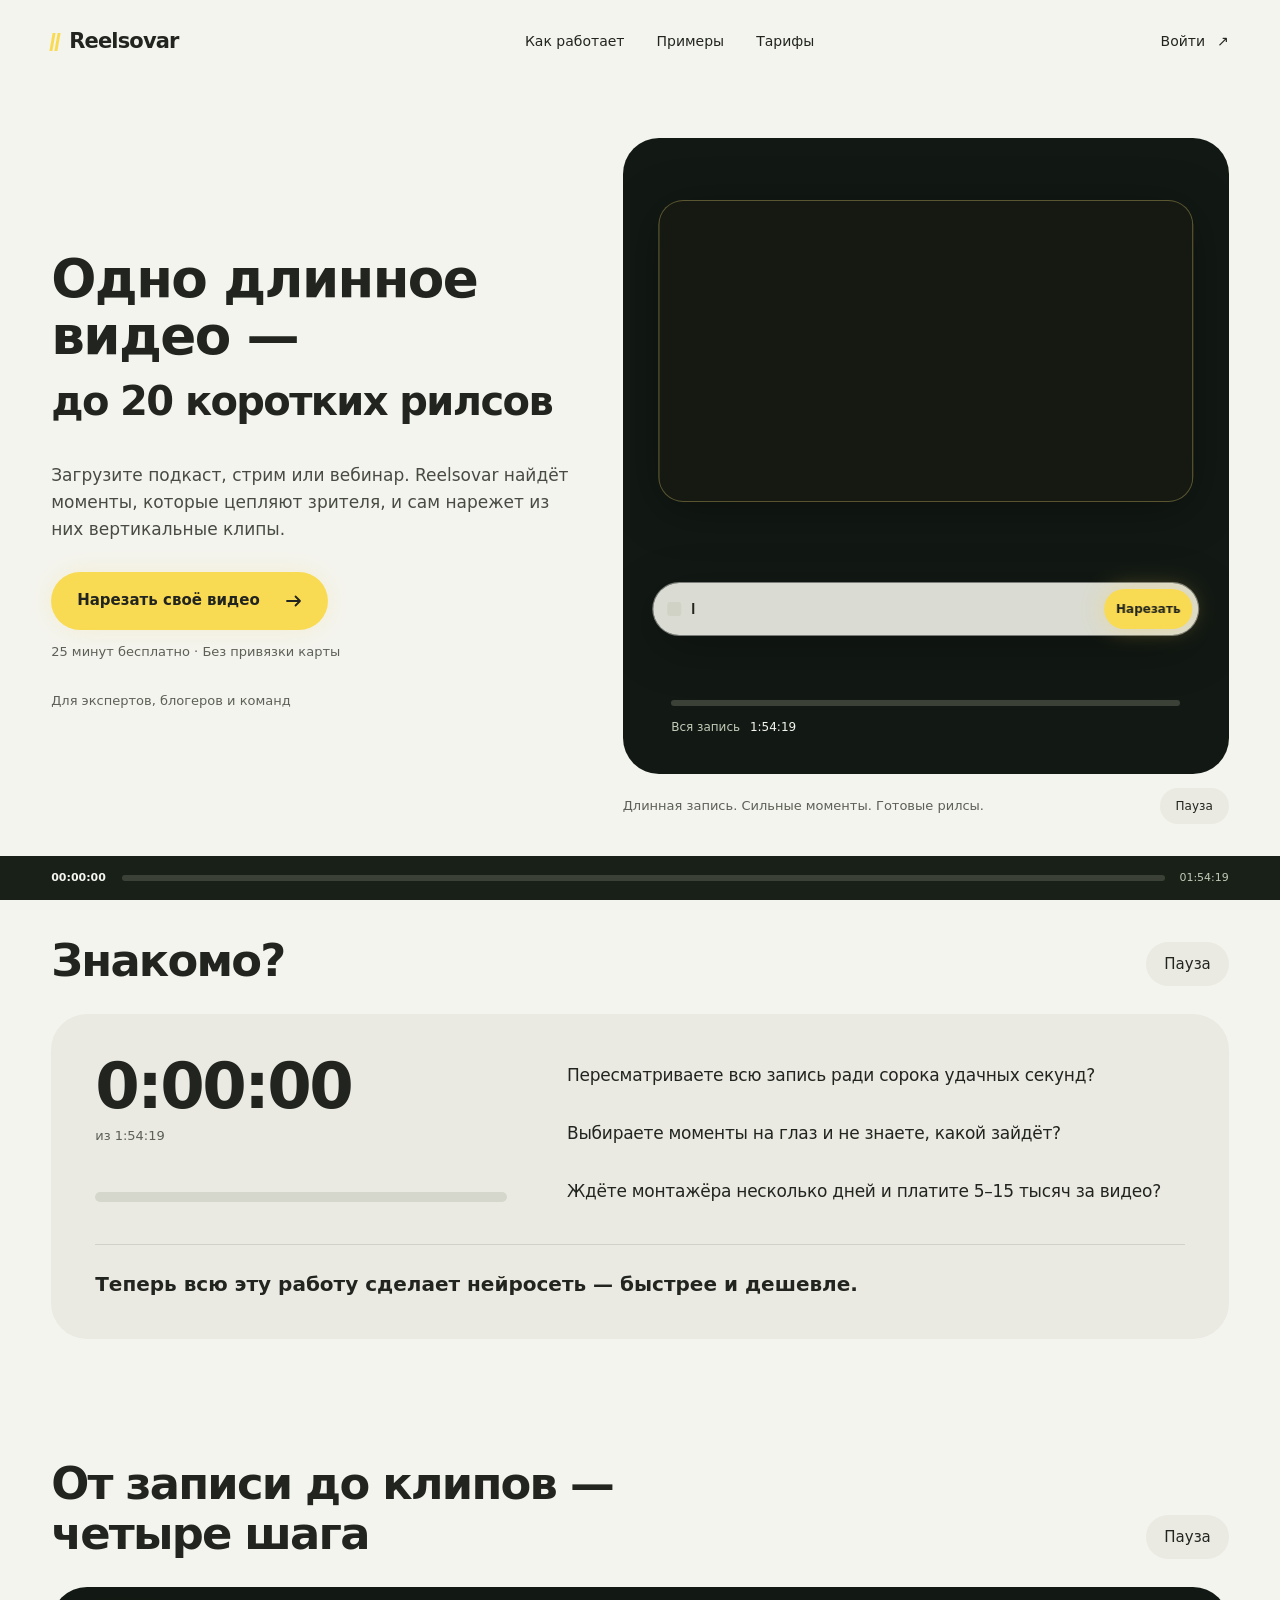
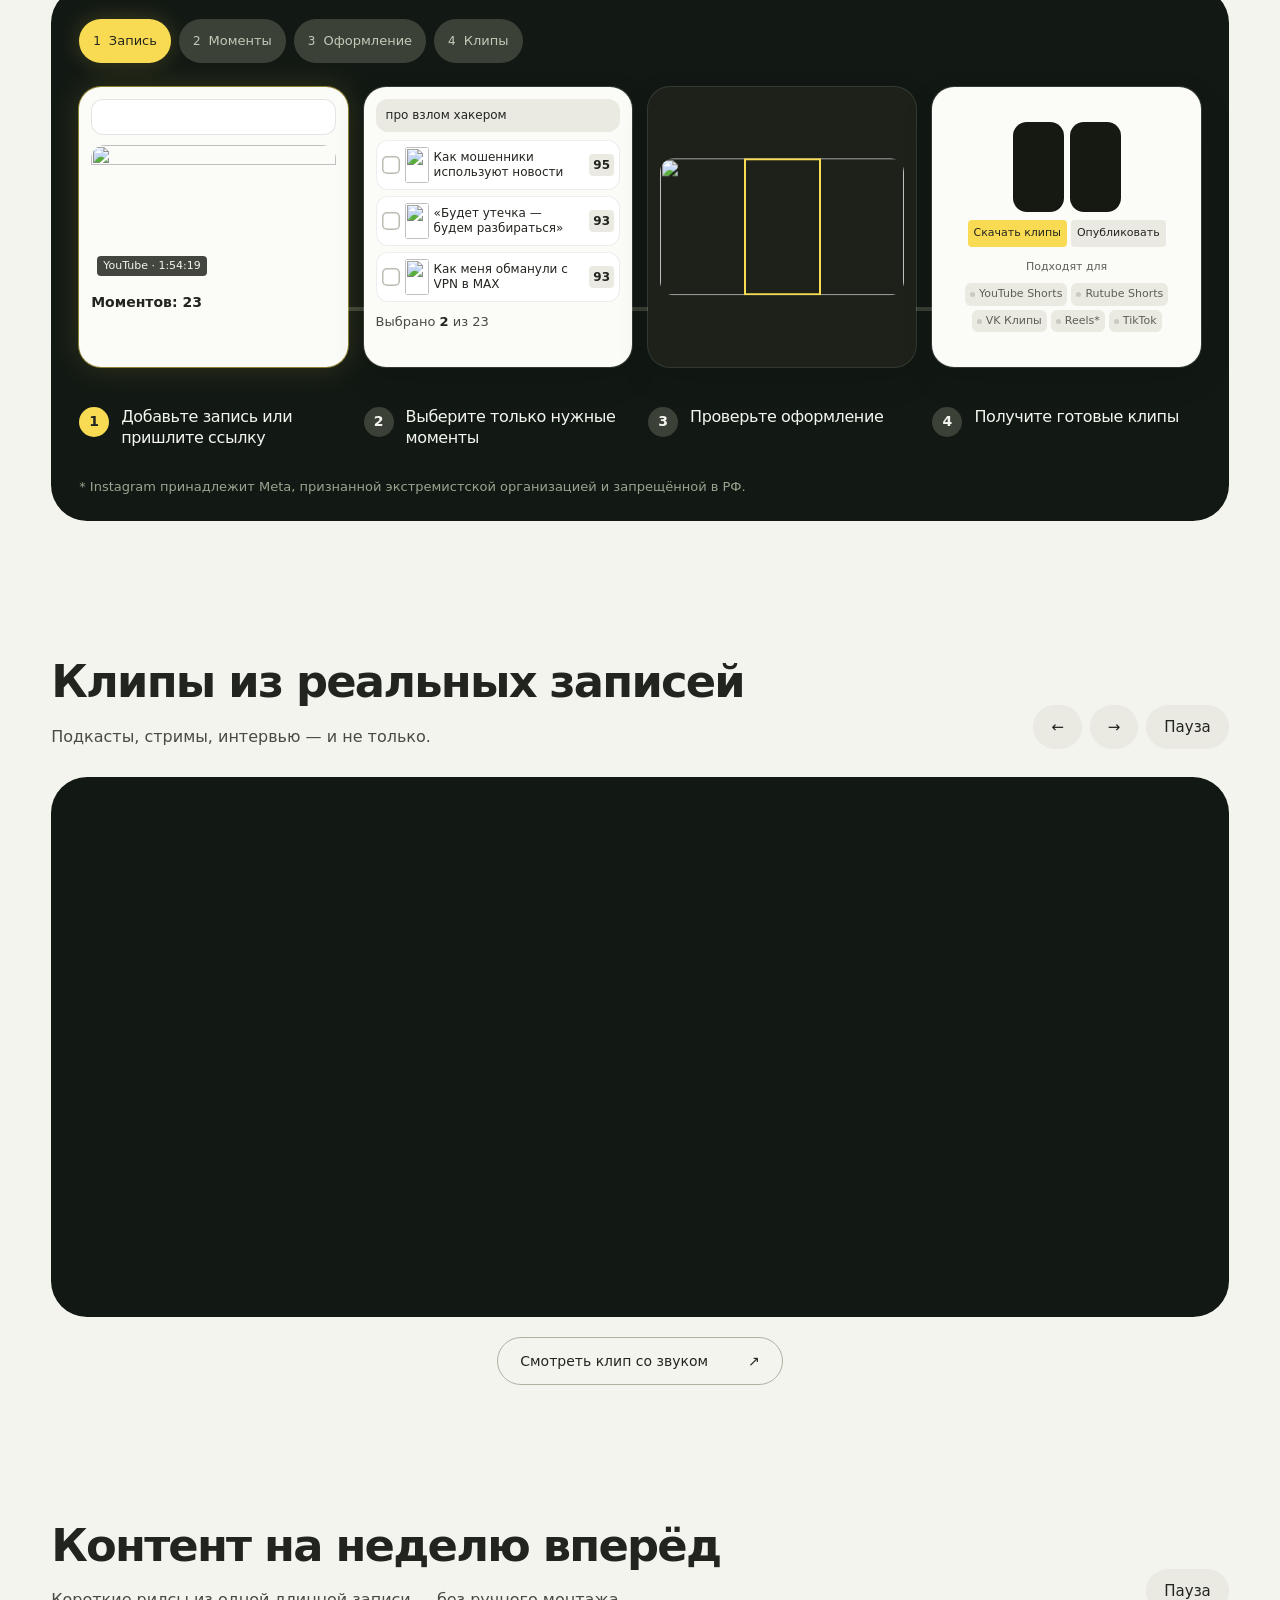
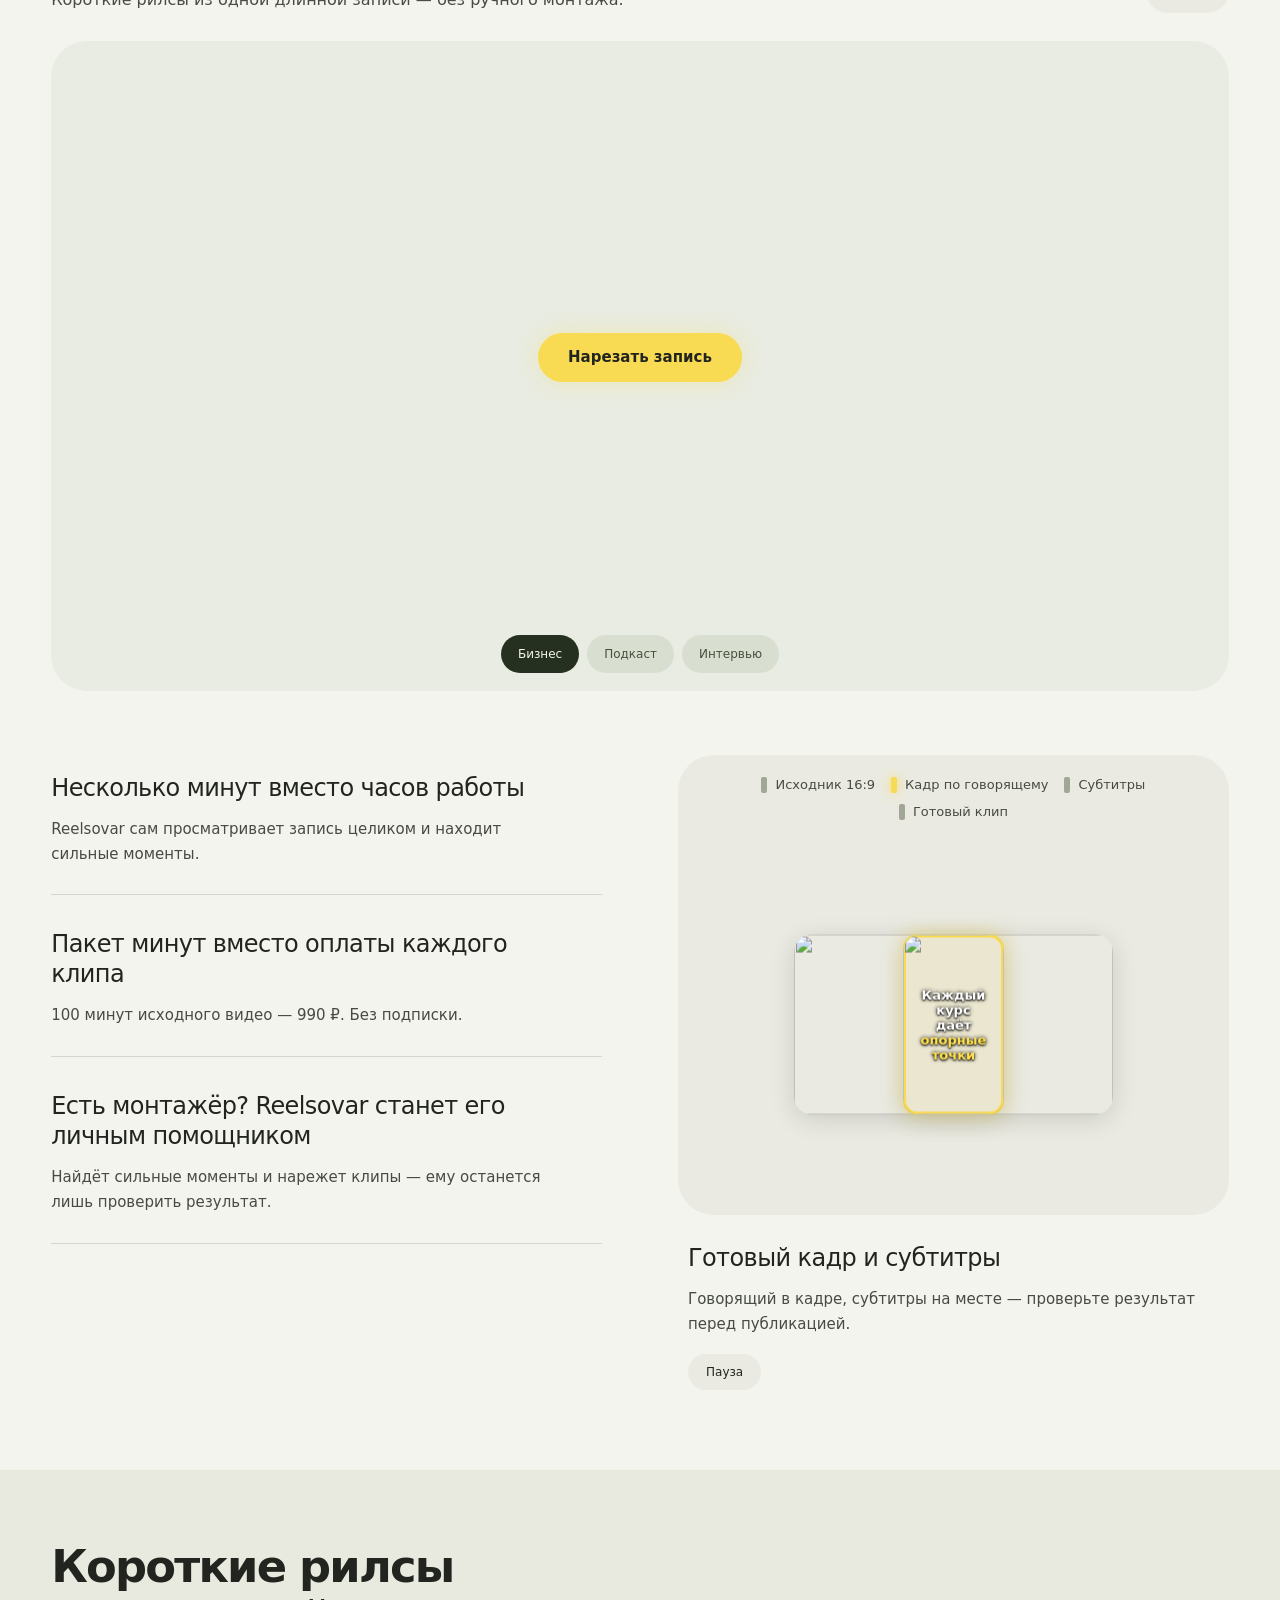
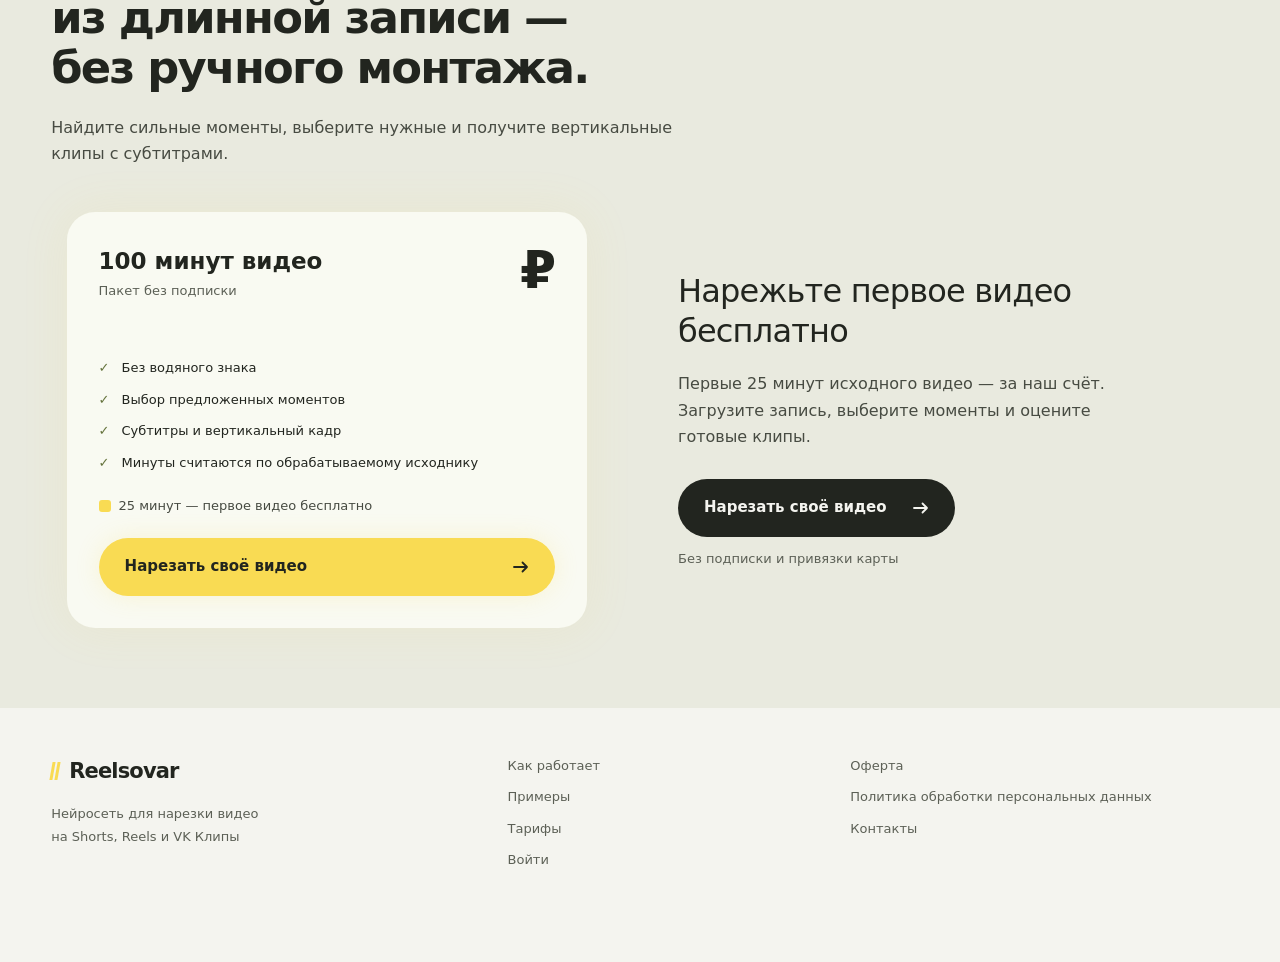
==== design-lab/refined-opus/landing/index.html @ b64d2ae5 "Сохранить лендинг v5 с анимациями и проверками видеокадров" ====
<!doctype html>
<html lang="ru"><head><meta charset="utf-8"><meta name="viewport" content="width=device-width, initial-scale=1"><meta name="robots" content="noindex, nofollow">
<title>Reelsovar — короткие рилсы из длинной записи</title><meta name="description" content="Найдите сильные моменты в подкасте, стриме или вебинаре. Получите вертикальные клипы с субтитрами. Первые 25 минут бесплатно.">
<link rel="preload" as="image" href="assets/pipeline/hero-wide.jpg">
<link rel="preload" as="font" type="font/woff2" href="fonts/geologica-cyrillic.woff2" crossorigin><link rel="stylesheet" href="scenes.css?v=5.1"><link rel="stylesheet" href="landing.css?v=5.1"></head><body>
<a class="skip" href="#content">К содержанию</a><svg width="0" height="0" style="position:absolute" aria-hidden="true">
  <symbol id="i-arrow" viewBox="0 0 16 12"><path d="M1 6h13M9.5 1.5 14 6l-4.5 4.5" fill="none" stroke="currentColor" stroke-width="1.8" stroke-linecap="round" stroke-linejoin="round"/></symbol>
  <symbol id="i-check" viewBox="0 0 16 16"><path d="M3.5 8.5l3 3 6-7" fill="none" stroke="currentColor" stroke-width="2" stroke-linecap="round" stroke-linejoin="round"/></symbol>
  <symbol id="i-cursor" viewBox="0 0 24 24"><path d="M5 3l14 8-6 1.6L10 19z" fill="#fff" stroke="#161912" stroke-width="1.6" stroke-linejoin="round"/></symbol>
</svg>
<header class="nav"><a class="logo" href="./"><i class="cutmark" aria-hidden="true"></i>Reelsovar</a><nav aria-label="Главная навигация"><a href="#how">Как работает</a><a href="#examples">Примеры</a><a href="#offer">Тарифы</a></nav><a class="login" href="soon.html">Войти <span aria-hidden="true">↗</span></a></header>
<main id="content">
<section class="hero" id="hero" data-mark="Начало"><div class="hero-copy"><div class="title-stage" id="title">
    <h1 class="tt" aria-label="Одно длинное видео — до 20 коротких рилсов">
      <span class="tt-line1" aria-hidden="true"><span class="w">Одно</span> <span class="w">длинное</span> <span class="w">видео&nbsp;—</span></span>
      <span class="tt-line2" aria-hidden="true">до 20 коротких рилсов</span>
    </h1>
  </div><p class="lead">Загрузите подкаст, стрим или вебинар. Reelsovar найдёт моменты, которые цепляют зрителя, и сам нарежет из них вертикальные клипы.</p><a class="btn cut-btn" href="soon.html">Нарезать своё видео<svg aria-hidden="true"><use href="#i-arrow"/></svg></a><p class="free-note">25 минут бесплатно · Без привязки карты</p><p class="audience">Для экспертов, блогеров и команд</p></div><div class="hero-demo"><div class="stage dark cut-stage" id="cut">
    <div class="cut-frame">
      <video class="cut-src" src="assets/pipeline/hero-wide.mp4" poster="assets/pipeline/hero-wide.jpg" muted loop playsinline preload="auto"></video>
    </div>
    <div class="slices">
      <div class="slice"><div class="face front"><canvas></canvas></div><div class="face back"><video muted loop playsinline preload="none" data-src="media/examples/full-audience-01-m02/preview.mp4" poster="media/examples/full-audience-01-m02/poster.jpg"></video><span class="badge">35 с</span></div></div>
      <div class="slice"><div class="face front"><canvas></canvas></div><div class="face back"><video muted loop playsinline preload="none" data-src="media/examples/full-audience-01-m05/preview.mp4" poster="media/examples/full-audience-01-m05/poster.jpg"></video><span class="badge">35 с</span></div></div>
      <div class="slice"><div class="face front"><canvas></canvas></div><div class="face back"><video muted loop playsinline preload="none" data-src="media/examples/full-audience-01-m04/preview.mp4" poster="media/examples/full-audience-01-m04/poster.jpg"></video><span class="badge">16 с</span></div></div>
    </div>
    <div class="cut-input" aria-hidden="true"><span class="ci-icon"></span><span class="ci-link"></span><span class="ci-btn"><span class="ci-label">Нарезать</span><i class="ci-progress"></i></span></div>
    <svg class="cursor" aria-hidden="true"><use href="#i-cursor"/></svg>
    <div class="cut-lines" aria-hidden="true"><i class="cut-line" style="--x:33.333%"></i><i class="cut-line" style="--x:66.666%"></i></div>
    <div class="cut-timeline">
      <div class="tl-bar"><i class="tl-play"></i>
        <span class="pin" style="--p:.062"><b>07:05</b></span>
        <span class="pin" style="--p:.303"><b>34:36</b></span>
        <span class="pin" style="--p:.983"><b>1:52:24</b></span>
      </div>
      <span class="tl-label">Вся запись <b>1:54:19</b></span>
    </div>
  </div><div class="scene-foot"><p>Длинная запись. Сильные моменты. Готовые рилсы.</p><button class="replay" type="button" data-pause="cut" aria-pressed="false">Пауза</button></div></div></section>
<section class="pain-section" id="familiar" data-mark="Знакомо"><div class="section-head"><h2>Знакомо?</h2><button class="replay" type="button" data-pause="pain" aria-pressed="false">Пауза</button></div><div class="stage paper pain-stage" id="pain">
    <div class="pain-meter"><div class="pain-clock"><span class="pc-time">0:00:00</span><span class="pc-total">из 1:54:19</span></div>
    <div class="pain-bar"><i class="pb-fill"></i><span class="pb-cut"><b>40 с</b></span></div>
    </div><ul class="pain-lines">
      <li><span>Пересматриваете всю запись ради сорока удачных секунд?</span></li>
      <li><span>Выбираете моменты на глаз и не знаете, какой зайдёт?</span></li>
      <li><span>Ждёте монтажёра несколько дней и платите 5–15 тысяч за видео?</span></li>
    </ul>
    <p class="pain-bridge">Теперь всю эту работу сделает нейросеть — быстрее и дешевле.</p>
  </div></section>
<section class="how-section" id="how" data-mark="Как работает"><div class="section-head"><div><h2>От записи до клипов —<br>четыре шага</h2></div><button class="replay" type="button" data-pause="how" aria-pressed="false">Пауза</button></div><div class="stage dark how-stage" id="how-scene" data-ui>
    <nav class="how-tabs" aria-label="Шаги работы">
      <button type="button" data-step="0" aria-pressed="true"><b>1</b> Запись</button>
      <button type="button" data-step="1" aria-pressed="false"><b>2</b> Моменты</button>
      <button type="button" data-step="2" aria-pressed="false"><b>3</b> Оформление</button>
      <button type="button" data-step="3" aria-pressed="false"><b>4</b> Клипы</button>
    </nav>
    <div class="how-track" aria-hidden="true"><i class="ht-fill"></i><i class="ht-token"></i></div>
    <ol class="stations">
      <li class="station on" data-i="0">
        <div class="st-vis st-import">
          <div class="mini-url"><span class="mu-text"></span></div>
          <div class="mini-rec"><img src="media/examples/full-audience-01-m03/source-thumb.jpg" alt="" loading="lazy"><span>YouTube · 1:54:19</span></div>
          <p class="mini-count">Моментов: <span class="mc-n">23</span></p>
        </div>
        <div class="st-text"><span class="st-n">1</span><h3>Добавьте запись или пришлите ссылку</h3></div>
      </li>
      <li class="station" data-i="1">
        <div class="st-vis st-pick"><p class="mini-search">про взлом хакером</p>
          <div class="mrow" data-pick="1"><span class="tick"><svg><use href="#i-check"/></svg></span><img src="media/examples/full-audience-01-m05/poster.jpg" alt="" loading="lazy"><b>Как мошенники используют новости</b><em>95</em></div>
          <div class="mrow" data-pick="1"><span class="tick"><svg><use href="#i-check"/></svg></span><img src="media/examples/full-audience-01-m02/poster.jpg" alt="" loading="lazy"><b>«Будет утечка — будем разбираться»</b><em>93</em></div>
          <div class="mrow"><span class="tick"></span><img src="media/examples/full-audience-01-m01/poster.jpg" alt="" loading="lazy"><b>Как меня обманули с VPN в MAX</b><em>93</em></div>
          <p class="mini-sel">Выбрано <span class="ms-n">2</span> из 23</p>
        </div>
        <div class="st-text"><span class="st-n">2</span><h3>Выберите только нужные моменты</h3></div>
      </li>
      <li class="station" data-i="2">
        <div class="st-vis st-frame">
          <div class="mf-wide"><img src="media/examples/full-audience-01-m02/source-thumb.jpg" alt="" loading="lazy"><i class="mf-crop"></i></div>
          <div class="mf-tall"><img src="media/examples/full-audience-01-m02/poster.jpg" alt="" loading="lazy"></div>
        </div>
        <div class="st-text"><span class="st-n">3</span><h3>Проверьте оформление</h3></div>
      </li>
      <li class="station" data-i="3">
        <div class="st-vis st-done">
          <div class="md-clips">
            <div class="md-clip"><video muted loop playsinline preload="none" data-src="media/examples/full-audience-01-m05/preview.mp4" data-poster="media/examples/full-audience-01-m05/poster.jpg"></video></div>
            <div class="md-clip"><video muted loop playsinline preload="none" data-src="media/examples/full-audience-01-m02/preview.mp4" data-poster="media/examples/full-audience-01-m02/poster.jpg"></video></div>
          </div>
          <div class="md-outputs" aria-hidden="true"><span>Скачать клипы</span><span>Опубликовать</span></div><p class="md-label">Подходят для</p><ul class="md-platforms"><li>YouTube Shorts</li><li>Rutube Shorts</li><li>VK Клипы</li><li>Reels*</li><li>TikTok</li></ul>
        </div>
        <div class="st-text"><span class="st-n">4</span><h3>Получите готовые клипы</h3></div>
      </li>
    </ol>
    <p class="how-note">* Instagram принадлежит Meta, признанной экстремистской организацией и запрещённой в РФ. </p>
  </div></section>
<section class="examples-section" id="examples" data-mark="Примеры"><div class="section-head"><div><h2>Клипы из реальных записей</h2><p>Подкасты, стримы, интервью — и не только.</p></div><div class="drum-nav"><button type="button" class="replay" data-drum="-1" aria-label="Предыдущий клип">←</button><button type="button" class="replay" data-drum="1" aria-label="Следующий клип">→</button><button class="replay" type="button" data-pause="drum" aria-pressed="false">Пауза</button></div></div><div class="stage dark drum-stage" id="drum" tabindex="0" role="region" aria-label="Барабан клипов, стрелками влево и вправо">
    <div class="drum-ring"></div>
    <p class="drum-caption" ></p>
  </div><button class="watch-clip" type="button">Смотреть клип со звуком <span aria-hidden="true">↗</span></button></section>
<section class="benefits-section" id="benefits" data-mark="Выгоды"><div class="section-head"><div><h2>Контент на неделю вперёд</h2><p>Короткие рилсы из одной длинной записи — без ручного монтажа.</p></div><button class="replay" type="button" data-pause="rf" aria-pressed="false">Пауза</button></div><div class="stage paper pipeline-stage" id="rf" data-group="0"><div class="pipe-queue"><div class="pipe-origin" data-source-id="biz-cafe"><div class="pipe-source-frame"><video class="pipe-source" muted loop playsinline preload="none" data-src="assets/pipeline/cafe.mp4" data-poster="assets/pipeline/cafe.jpg"></video></div><div class="pipe-meta"><span>Бизнес</span><span>1:04:19</span></div></div><div class="pipe-origin" data-source-id="audience-02"><div class="pipe-source-frame"><video class="pipe-source" muted loop playsinline preload="none" data-src="assets/pipeline/fitness.mp4" data-poster="assets/pipeline/fitness.jpg"></video></div><div class="pipe-meta"><span>Подкаст</span><span>1:06:31</span></div></div><div class="pipe-origin" data-source-id="biz-hr"><div class="pipe-source-frame"><video class="pipe-source" muted loop playsinline preload="none" data-src="assets/pipeline/hr.mp4" data-poster="assets/pipeline/hr.jpg"></video></div><div class="pipe-meta"><span>Интервью</span><span>55:18</span></div></div></div><div class="pipe-action" aria-hidden="true"><span class="pipe-button"><span>Нарезать запись</span><i class="pipe-meter"></i></span></div><div class="pipe-results"><div class="pipe-deck" data-source-id="biz-cafe"><div class="pipe-card"><video muted loop playsinline preload="none" data-lazy-poster data-src="media/examples/full-biz-cafe-m01/preview.mp4" data-poster="media/examples/full-biz-cafe-m01/poster.jpg"></video></div><div class="pipe-card"><video muted loop playsinline preload="none" data-lazy-poster data-src="assets/examples/full-biz-cafe-m02/preview.mp4" data-poster="assets/examples/full-biz-cafe-m02/poster.jpg"></video></div><div class="pipe-card"><video muted loop playsinline preload="none" data-lazy-poster data-src="media/examples/full-biz-cafe-m03/preview.mp4" data-poster="media/examples/full-biz-cafe-m03/poster.jpg"></video></div></div><div class="pipe-deck" data-source-id="audience-02"><div class="pipe-card"><video muted loop playsinline preload="none" data-lazy-poster data-src="media/examples/full-audience-02-m01/preview.mp4" data-poster="media/examples/full-audience-02-m01/poster.jpg"></video></div><div class="pipe-card"><video muted loop playsinline preload="none" data-lazy-poster data-src="media/examples/full-audience-02-m02/preview.mp4" data-poster="media/examples/full-audience-02-m02/poster.jpg"></video></div><div class="pipe-card"><video muted loop playsinline preload="none" data-lazy-poster data-src="media/examples/full-audience-02-m04/preview.mp4" data-poster="media/examples/full-audience-02-m04/poster.jpg"></video></div></div><div class="pipe-deck" data-source-id="biz-hr"><div class="pipe-card"><video muted loop playsinline preload="none" data-lazy-poster data-src="media/examples/full-biz-hr-m01/preview.mp4" data-poster="media/examples/full-biz-hr-m01/poster.jpg"></video></div><div class="pipe-card"><video muted loop playsinline preload="none" data-lazy-poster data-src="assets/examples/full-biz-hr-m02/preview.mp4" data-poster="assets/examples/full-biz-hr-m02/poster.jpg"></video></div><div class="pipe-card"><video muted loop playsinline preload="none" data-lazy-poster data-src="media/examples/full-biz-hr-m03/preview.mp4" data-poster="media/examples/full-biz-hr-m03/poster.jpg"></video></div></div></div><nav class="pipe-switcher" aria-label="Примеры исходных записей"><button type="button" data-pipeline="0" aria-pressed="true">Бизнес</button><button type="button" data-pipeline="1" aria-pressed="false">Подкаст</button><button type="button" data-pipeline="2" aria-pressed="false">Интервью</button></nav><svg class="cursor" aria-hidden="true"><use href="#i-cursor"/></svg></div><div class="benefits-grid"><div class="benefit-copy"><article><h3>Несколько минут вместо часов работы</h3><p>Reelsovar сам просматривает запись целиком и находит сильные моменты.</p></article><article><h3>Пакет минут вместо оплаты каждого клипа</h3><p>100 минут исходного видео — 990 ₽. Без подписки.</p></article><article><h3>Есть монтажёр? Reelsovar станет его личным помощником</h3><p>Найдёт сильные моменты и нарежет клипы — ему останется лишь проверить результат.</p></article></div><div class="benefit-visual"><div class="stage paper layers-stage" id="layers"><ol class="layers-key"><li>Исходник 16:9</li><li>Кадр по говорящему</li><li>Субтитры</li><li>Готовый клип</li></ol>
    <div class="ly-scene">
      <div class="ly ly1" data-layer="Исходник"><img src="assets/fonts-poster.jpg" alt="" loading="lazy"><span class="ly-tag">Исходник 16:9</span></div>
      <div class="ly ly2" data-layer="Кадр"><i class="ly-frame"></i><span class="ly-tag">Кадр 9:16 по говорящему</span></div>
      <div class="ly ly3" data-layer="Субтитры"><span class="ly-sub">Каждый курс<br>даёт <b>опорные точки</b></span><span class="ly-tag">Субтитры по словам</span></div>
      <div class="ly ly4" data-layer="Результат"><img src="media/examples/full-biz-fonts-m03/poster.jpg" alt="" loading="lazy"><span class="ly-tag">Готовый клип</span></div>
    </div>
  </div><div class="layers-copy"><h3>Готовый кадр и субтитры</h3><p>Говорящий в кадре, субтитры на месте — проверьте результат перед публикацией.</p><button class="replay" type="button" data-pause="layers" aria-pressed="false">Пауза</button></div></div></div></section>
<section class="offer-section" id="offer" data-mark="Начать"><div class="offer-intro"><h2>Короткие рилсы<br>из длинной записи —<br>без ручного монтажа.</h2><p>Найдите сильные моменты, выберите нужные и получите вертикальные клипы с субтитрами.</p></div><div class="offer-grid"><div class="stage paper price-stage" id="price">
    <div class="pr-card">
      <div class="pr-head"><div><b>100 минут видео</b><span>Пакет без подписки</span></div>
        <p class="odo" role="img" aria-label="990 ₽"><span class="d" data-d="9"></span><span class="d" data-d="9"></span><span class="d" data-d="0"></span><span class="rub">&nbsp;₽</span></p></div>
      <div class="ticks" aria-hidden="true"></div>
      <ul class="offer-list"><li>Без водяного знака</li><li>Выбор предложенных моментов</li><li>Субтитры и вертикальный кадр</li><li>Минуты считаются по обрабатываемому исходнику</li></ul><p class="pr-note"><i></i>25 минут — первое видео бесплатно</p>
      <a class="btn cut-btn" href="soon.html">Нарезать своё видео<svg aria-hidden="true"><use href="#i-arrow"/></svg></a>
    </div>
  </div><div class="free-offer"><h3>Нарежьте первое видео бесплатно</h3><p>Первые 25 минут исходного видео — за наш счёт. Загрузите запись, выберите моменты и оцените готовые клипы.</p><a class="btn cut-btn" href="soon.html">Нарезать своё видео<svg aria-hidden="true"><use href="#i-arrow"/></svg></a><p class="free-note">Без подписки и привязки карты</p></div></div></section>
</main><footer><div><a class="logo" href="#hero"><i class="cutmark" aria-hidden="true"></i>Reelsovar</a><p>Нейросеть для нарезки видео<br>на Shorts, Reels и VK Клипы</p></div><nav aria-label="Навигация в подвале"><a href="#how">Как работает</a><a href="#examples">Примеры</a><a href="#offer">Тарифы</a><a href="soon.html">Войти</a></nav><div class="legal"><span>Оферта</span><span>Политика обработки персональных данных</span><span>Контакты</span></div></footer>
<nav class="pagecode" aria-label="Разделы как моменты записи"><span class="pc-now">00:00:00</span><div class="pc-track"><i class="pc-head"></i></div><span class="pc-all">01:54:19</span></nav>
<dialog class="clip-dialog" aria-labelledby="clip-heading"><div class="dialog-head"><h2 id="clip-heading"></h2><button type="button" class="dialog-close" aria-label="Закрыть видео">×</button></div><video controls playsinline preload="none"></video></dialog>
<noscript><p class="script-note">Для просмотра анимаций включите JavaScript.</p><style>.tt-line2{color:var(--ink)}.drum-stage,.watch-clip{display:none}.pain-bridge,.mf-tall{opacity:1}.stations .station{opacity:1;visibility:visible;grid-area:auto}.stations{display:grid}.how-tabs{display:none}.odo .d::before{content:attr(data-d)}.slice{display:none}.ly4{transform:translateZ(1px)}.burst-card{opacity:1}.replay{display:none}</style><p class="script-note"><a href="media/examples/full-biz-hr-m01/final.mp4">Смотреть пример клипа</a></p></noscript>
<script src="vendor/gsap.min.js"></script><script src="scenes.js?v=5.1"></script></body></html>
---- design-lab/refined-opus/landing/scenes.css ----
@font-face{font-family:Geologica;font-weight:400 700;font-display:swap;src:url(fonts/geologica-cyrillic.woff2) format('woff2');unicode-range:U+0301,U+0400-045F,U+0490-0491,U+04B0-04B1,U+2116}
@font-face{font-family:Geologica;font-weight:400 700;font-display:swap;src:url(fonts/geologica-latin.woff2) format('woff2');unicode-range:U+0000-00FF,U+2000-206F,U+20AC,U+2122,U+2190-2193}
:root{--paper:#f4f4ef;--paper-2:#eaeae2;--ink:#22251f;--ink-2:#474b42;--mute:#5c6056;--graphite:#252922;--graphite-2:#2f342b;--graphite-3:#3b4136;--on-dark:#f4f5ee;--on-dark-2:#c3cab8;--on-dark-3:#9aa38f;--yellow:#f4c727;--yellow-2:#e8b912;--ease:cubic-bezier(.16,1,.3,1);--pad:clamp(20px,4.5vw,64px);--edge:max(var(--pad),calc((100% - 1200px) / 2))}
*{box-sizing:border-box;margin:0;padding:0}
html{background:var(--paper);scroll-behavior:smooth}
body{font:400 17px/1.5 Geologica,system-ui,sans-serif;color:var(--ink);-webkit-font-smoothing:antialiased;font-variant-numeric:tabular-nums;padding-bottom:64px;overflow-x:hidden}
img,video,canvas,svg{display:block}
button{font:inherit;color:inherit;background:none;border:0;cursor:pointer}
ul,ol{list-style:none}
::selection{background:var(--yellow)}
:focus-visible{outline:2px solid #6d5300;outline-offset:3px;border-radius:4px}
.dark :focus-visible{outline-color:var(--yellow)}
h1,h2{font-weight:600;letter-spacing:-.03em;line-height:1.05;text-wrap:balance}
h1{font-size:clamp(36px,5vw,64px)}
h2{font-size:clamp(24px,2.4vw,34px);display:flex;align-items:center;gap:14px}
.cutmark{display:inline-block;width:8px;height:18px;border-inline:3px solid var(--yellow);transform:skew(-10deg)}
.logo{display:inline-flex;align-items:center;gap:10px;font-weight:600;font-size:21px;letter-spacing:-.04em;text-decoration:none;color:inherit}
.top{display:flex;justify-content:space-between;align-items:center;gap:16px;padding:20px var(--edge);font-size:14px;color:var(--mute)}
section{padding-inline:var(--edge)}
.intro{padding-top:48px;padding-bottom:40px}
.intro p{margin-top:20px;max-width:46em;font-size:19px;color:var(--ink-2)}
.intro a{color:inherit}
.demo{padding-top:56px;padding-bottom:56px}
.demo-head{display:grid;grid-template-columns:minmax(0,1fr) auto;gap:8px 24px;align-items:end;margin-bottom:24px}
.demo-head p{grid-column:1;max-width:48em;color:var(--ink-2);font-size:16px}
.demo-head .replay,.drum-nav{grid-column:2;grid-row:1/3;align-self:end}
.num{display:grid;place-items:center;width:34px;height:34px;border-radius:50%;background:var(--yellow);font-size:16px;letter-spacing:0;flex:none}
.replay{min-height:44px;padding:0 18px;border-radius:8px;background:var(--paper-2);font-size:15px;font-weight:500;transition:background-color .2s,transform .15s var(--ease)}
.replay:hover{background:#dfdfd5}.replay:active{transform:scale(.97)}
.drum-nav{display:flex;gap:8px}
.stage{position:relative;border-radius:18px;overflow:hidden;isolation:isolate}
.stage.dark{background:var(--graphite);color:var(--on-dark)}
.stage.paper{background:var(--paper-2)}
.cursor{position:absolute;left:0;top:0;z-index:8;width:26px;height:26px;opacity:0;pointer-events:none}

/* 1. Разрез */
.cut-stage{aspect-ratio:16/10;perspective:1600px}
.cut-frame,.cut-lines{position:absolute;left:50%;top:7%;width:66%;aspect-ratio:16/9;translate:-50% 0;border-radius:8px}
.cut-frame{overflow:hidden;background:#161912}
.cut-src{width:100%;height:100%;object-fit:cover}
.cut-lines{z-index:5;pointer-events:none}
.cut-line{position:absolute;top:-10px;bottom:-10px;left:var(--x);width:4px;margin-left:-2px;border-radius:2px;background:var(--yellow);transform-origin:50% 0;transform:scaleY(0)}
.slices{position:absolute;inset:0;pointer-events:none;transform-style:preserve-3d}
.slice{position:absolute;left:0;top:0;opacity:0;transform-style:preserve-3d;will-change:transform}
.face{position:absolute;inset:0;border-radius:6px;overflow:hidden;backface-visibility:hidden;-webkit-backface-visibility:hidden;background:#161912}
.face.back{transform:rotateY(180deg);outline:2px solid var(--yellow);outline-offset:-2px}
.face canvas,.face video{position:absolute;inset:0;width:100%;height:100%}
.face canvas{object-fit:fill}
.face video{object-fit:cover}
.badge{position:absolute;left:8px;top:8px;z-index:2;padding:3px 8px;border-radius:6px;background:var(--yellow);color:var(--ink);font-size:13px;font-weight:600}
.cut-input{position:absolute;left:50%;top:70%;z-index:6;display:flex;align-items:center;gap:10px;width:min(560px,66%);padding:6px 6px 6px 14px;translate:-50% 0;border-radius:12px;background:#fbfbf8;color:var(--ink);box-shadow:0 14px 30px -18px #000c} /* taste-skill-ignore: плавающее поле — оверлей */
.ci-icon{width:14px;height:14px;border-radius:3px;background:#d0d2c6;flex:none}
.ci-link{flex:1;min-width:0;font-size:15px;white-space:nowrap;overflow:hidden}
.ci-link::after{content:'';display:inline-block;width:2px;height:1em;margin-left:1px;vertical-align:-2px;background:var(--ink);animation:caret 1s steps(1) infinite}
@keyframes caret{50%{opacity:0}}
.ci-btn{position:relative;overflow:hidden;padding:10px 16px;border-radius:8px;background:var(--yellow);font-weight:600;font-size:15px;white-space:nowrap}
.ci-progress{position:absolute;left:0;bottom:0;height:3px;width:100%;background:var(--ink);transform-origin:0 50%;transform:scaleX(0)}
.cut-timeline{position:absolute;left:17%;right:17%;bottom:5%;display:grid;gap:12px}
.tl-label{font-size:14px;color:var(--on-dark-2)}
.tl-label b{color:var(--on-dark);font-weight:500;margin-left:6px}
.tl-bar{position:relative;height:6px;border-radius:3px;background:var(--graphite-3)}
.tl-play{position:absolute;inset:0;border-radius:3px;background:#59614f;transform-origin:0 50%;transform:scaleX(0)}
.pin{position:absolute;left:calc(var(--p) * 100%);top:50%;width:12px;height:22px;margin:-11px 0 0 -6px;border-radius:3px;background:var(--yellow);transform:scale(0)}
.pin b{position:absolute;left:50%;bottom:28px;translate:-50% 0;padding:2px 7px;border-radius:5px;background:var(--on-dark);color:var(--ink);font-size:12px;font-weight:600;white-space:nowrap}
.pin:last-child b{left:auto;right:-6px;translate:0 0}

/* 2. Заголовок-разрез */
.title-stage{display:grid;place-items:center;min-height:380px;padding:56px 24px}
.tt{display:grid;justify-items:center;gap:.18em;font-size:clamp(32px,5.2vw,68px);font-weight:600;letter-spacing:-.035em;line-height:1.08;text-align:center}
.tt-line1 .w{display:inline-block;transition:color .25s}
.tt-line1 .w.on{color:#b58a00}
.tt-line2{position:relative;display:flex;height:1.25em;perspective:900px}
.tp{position:relative;height:100%;transform-style:preserve-3d;will-change:transform}
.tp .face{border-radius:0}
.tp .front{overflow:hidden}
.tp .film{position:absolute;top:0;bottom:0;display:flex;gap:2px;padding:4px 0}
.tp .film img{height:100%;aspect-ratio:16/9;object-fit:cover;border-radius:2px}
.tp .back{transform:rotateX(180deg);display:grid;place-items:center;background:var(--ink);color:var(--paper);border-radius:10px;outline:none}
.tp .back.hl{background:var(--yellow);color:var(--ink)}
.tp:first-child .front{border-radius:10px 0 0 10px}.tp:last-child .front{border-radius:0 10px 10px 0}
.tt-play{position:absolute;top:-6px;bottom:-6px;left:0;width:3px;border-radius:2px;background:var(--yellow);z-index:3;opacity:0}
.tt-cut{position:absolute;top:-10px;bottom:-10px;width:4px;margin-left:-2px;border-radius:2px;background:var(--yellow);z-index:4;transform:scaleY(0)}

/* 6. Лента боли */
.pain-stage{padding:clamp(28px,4vw,56px)}
.pain-clock{display:flex;align-items:baseline;gap:16px}
.pc-time{font-size:clamp(44px,7vw,92px);font-weight:600;letter-spacing:-.04em;line-height:1}
.pc-total{font-size:18px;color:var(--mute)}
.pain-bar{position:relative;height:14px;margin:24px 0 40px;border-radius:7px;background:#d6d7cc}
.pb-fill{position:absolute;inset:0;border-radius:7px;background:#b9bcb1;transform-origin:0 50%;transform:scaleX(0)}
.pb-cut{position:absolute;left:61%;top:-8px;bottom:-8px;width:14px;border:3px solid var(--yellow-2);border-radius:3px;background:var(--yellow);opacity:0}
.pb-cut b{position:absolute;left:50%;top:-34px;translate:-50% 0;padding:2px 8px;border-radius:5px;background:var(--ink);color:var(--paper);font-size:13px;white-space:nowrap}
.pain-lines{display:grid;gap:14px}
.pain-lines li{font-size:clamp(18px,2vw,24px);font-weight:500;letter-spacing:-.015em}
.pain-lines span{position:relative;background:linear-gradient(var(--yellow),var(--yellow)) 0 58%/0% 4px no-repeat;transition:color .3s} /* taste-skill-ignore: линия реза — однотонная заливка через background-size */
.pain-lines li.cut span{color:var(--mute)}
.pain-bridge{margin-top:28px;font-size:clamp(18px,2vw,24px);font-weight:600;opacity:0}

/* 13. Как это работает: четыре станции */
.how-stage{padding:clamp(28px,4vw,48px) clamp(20px,3vw,40px) 28px}
.how-track{position:absolute;left:calc(clamp(20px,3vw,40px) + 15px);right:calc(clamp(20px,3vw,40px) + 15px);top:calc(clamp(28px,4vw,48px) + 272px);height:4px;border-radius:2px;background:var(--graphite-3)}
.ht-fill{position:absolute;inset:0;border-radius:2px;background:#6b745f;transform-origin:0 50%;transform:scaleX(0)}
.ht-token{position:absolute;left:0;top:50%;width:14px;height:26px;margin:-13px 0 0 -7px;border-radius:3px;background:var(--yellow)}
.stations{position:relative;display:grid;grid-template-columns:repeat(4,minmax(0,1fr));gap:20px}
.station{display:grid;grid-template-rows:252px auto;gap:40px;transition:opacity .5s var(--ease)}
.station.dim{opacity:.45}
.st-vis{position:relative;border-radius:12px;background:#fbfbf8;color:var(--ink);padding:14px;overflow:hidden;transition:transform .6s var(--ease)}
.station.on .st-vis{transform:translateY(-6px)}
.st-text{display:grid;grid-template-columns:30px 1fr;gap:12px;align-items:start}
.st-n{display:grid;place-items:center;width:30px;height:30px;border-radius:50%;background:var(--graphite-3);font-weight:600;font-size:14px;transition:background-color .4s,color .4s}
.station.on .st-n{background:var(--yellow);color:var(--ink)}
.st-text h3{font-size:17px;font-weight:500;line-height:1.3}
.mini-url{display:flex;align-items:center;height:36px;padding:0 10px;border-radius:7px;background:#fff;box-shadow:inset 0 0 0 1px #22251f1f;font-size:12px;white-space:nowrap;overflow:hidden} /* taste-skill-ignore: поле внутри макета интерфейса */
.mini-rec{position:relative;margin-top:10px}
.mini-rec img{width:100%;aspect-ratio:16/9;object-fit:cover;border-radius:7px}
.mini-rec span{position:absolute;left:6px;bottom:6px;padding:2px 6px;border-radius:4px;background:#161912cc;color:var(--on-dark);font-size:11px}
.mini-count{margin-top:10px;font-size:14px;font-weight:600}
.st-pick{display:grid;align-content:start;gap:6px}
.mrow{display:grid;grid-template-columns:20px 28px minmax(0,1fr) auto;gap:8px;align-items:center;padding:6px 8px;border-radius:7px;background:#fff;box-shadow:inset 0 0 0 1px #22251f14;font-size:12px;transition:background-color .3s,box-shadow .3s} /* taste-skill-ignore: строка внутри макета интерфейса */
.mrow img{width:28px;height:40px;object-fit:cover;border-radius:3px}
.mrow b{font-weight:500;line-height:1.25;overflow:hidden;display:-webkit-box;-webkit-line-clamp:2;-webkit-box-orient:vertical}
.mrow em{font-style:normal;font-weight:600;padding:2px 6px;border-radius:4px;background:var(--paper-2)}
.mrow .tick{display:grid;place-items:center;width:20px;height:20px;border-radius:5px;box-shadow:inset 0 0 0 1.5px #b9bcb1;transition:background-color .25s,box-shadow .25s} /* taste-skill-ignore: чекбокс макета */
.mrow .tick svg{width:14px;height:14px;opacity:0;transition:opacity .2s}
.mrow.picked{background:#fbf0c4;box-shadow:inset 0 0 0 1.5px var(--yellow-2)} /* taste-skill-ignore: выбранная строка макета */
.mrow.picked .tick{background:var(--yellow);box-shadow:none}
.mrow.picked .tick svg{opacity:1}
.mini-sel{margin-top:4px;font-size:13px;color:var(--ink-2)}
.ms-n{font-weight:600;color:var(--ink)}
.st-frame{background:#1d2119}
.mf-wide{position:absolute;left:12px;right:12px;top:50%;aspect-ratio:16/9;translate:0 -50%;border-radius:6px;overflow:hidden}
.mf-wide img{width:100%;height:100%;object-fit:cover}
.mf-crop{position:absolute;top:0;bottom:0;left:34.2%;width:31.6%;border:2px solid var(--yellow);box-shadow:0 0 0 999px #11140f00;transition:box-shadow .6s} /* taste-skill-ignore: затемнение вокруг рамки */
.st-frame.dimmed .mf-crop{box-shadow:0 0 0 999px #11140fb3} /* taste-skill-ignore: затемнение вокруг рамки */
.mf-tall{position:absolute;top:14px;bottom:14px;left:50%;aspect-ratio:9/16;translate:-50% 0;border-radius:8px;overflow:hidden;outline:2px solid var(--yellow);opacity:0}
.mf-tall img{width:100%;height:100%;object-fit:cover}
.st-done{display:grid;grid-template-columns:auto 1fr;gap:10px;align-items:center}
.md-clips{display:flex;gap:6px}
.md-clip{width:70px;aspect-ratio:9/16;border-radius:6px;overflow:hidden;background:#161912}
.md-clip video{width:100%;height:100%;object-fit:cover}
.md-platforms{display:grid;gap:6px}
.md-platforms li{display:flex;align-items:center;gap:6px;padding:5px 8px;border-radius:6px;background:var(--paper-2);color:var(--mute);font-size:12px;white-space:nowrap;transition:background-color .3s,color .3s}
.md-platforms li::before{content:'';width:7px;height:7px;border-radius:50%;background:#c9cbbf;flex:none;transition:background-color .3s}
.md-platforms li.on{background:var(--ink);color:var(--paper)}
.md-platforms li.on::before{background:var(--yellow)}
.how-note{margin-top:28px;font-size:12px;color:var(--on-dark-3)}

/* 4. Кадр 9:16 одной кнопкой */
.rf-stage{aspect-ratio:16/9.8}
.rf-video{position:absolute;left:50%;top:5%;width:82%;aspect-ratio:16/9;translate:-50% 0;border-radius:8px;overflow:hidden;background:#161912}
.rf-src{width:100%;height:100%;object-fit:cover}
.rf-dim{position:absolute;inset:0;background:#11140f;opacity:0}
.rf-crop{position:absolute;top:0;bottom:0;left:0;width:100%;transform-origin:0 0;outline:3px solid var(--yellow);outline-offset:-3px;opacity:0}
.rf-final{position:absolute;inset:0;overflow:hidden;opacity:0}
.rf-final video{width:100%;height:100%;object-fit:cover}
.rf-bar{position:absolute;left:50%;bottom:4%;z-index:4;display:flex;align-items:center;gap:6px;padding:6px;translate:-50% 0;border-radius:12px;background:#fbfbf8;color:var(--ink)}
.rf-chip{padding:8px 14px;border-radius:8px;font-size:14px;font-weight:600;transition:background-color .25s,color .25s}
.rf-chip.is-on{background:var(--yellow)}
.rf-sep{width:1px;height:22px;background:#22251f26;margin:0 4px}

/* 14. Слои клипа */
.layers-stage{height:clamp(420px,46vw,560px);display:grid;place-items:center;perspective:1800px}
.ly-scene{--w:min(500px,72vw);position:relative;width:var(--w);aspect-ratio:16/9;translate:0 26%;transform-style:preserve-3d;will-change:transform}
.ly{position:absolute;top:0;bottom:0;transform-style:preserve-3d;will-change:transform}
.ly1{left:0;right:0}
.ly2,.ly3,.ly4{left:34.2%;width:31.6%}
.ly img{width:100%;height:100%;object-fit:cover;border-radius:6px}
.ly-frame{position:absolute;inset:0;border:3px solid var(--yellow);border-radius:4px;background:#f4c7271a}
.ly3{display:grid;align-items:end;padding-bottom:18%}
.ly-sub{text-align:center;font-size:clamp(11px,1.3vw,15px);font-weight:700;color:#fff;line-height:1.15;text-shadow:0 1px 2px #000,0 0 4px #000} /* taste-skill-ignore: обводка субтитров как в клипе */
.ly-sub b{color:var(--yellow)}
.ly-tag{position:absolute;left:calc(100% + 18px);top:50%;translate:0 -50%;padding:4px 10px;border-radius:6px;background:var(--ink);color:var(--paper);font-size:13px;white-space:nowrap;opacity:0}
.ly1 .ly-tag{left:auto;right:calc(100% + 18px)}

/* 3. Барабан */
.drum-stage{height:clamp(440px,48vw,580px);perspective:1400px;touch-action:pan-y;cursor:grab}
.drum-stage:active{cursor:grabbing}
.drum-ring{--w:190px;position:absolute;left:50%;top:44%;width:var(--w);aspect-ratio:9/16;margin-left:calc(var(--w) / -2);translate:0 -50%;transform-style:preserve-3d;transition:transform 1.1s var(--ease)}
.drum-item{position:absolute;inset:0;border-radius:12px;overflow:hidden;background:#161912;transition:filter .8s,opacity .8s}
.drum-item img,.drum-item video{position:absolute;inset:0;width:100%;height:100%;object-fit:cover}
.drum-item.is-front{outline:3px solid var(--yellow);outline-offset:4px}
.drum-caption{position:absolute;left:0;right:0;bottom:22px;text-align:center;font-size:16px;color:var(--on-dark);padding:0 20px}

/* 9–10. Цена */
.price-stage{display:grid;place-items:center;padding:clamp(28px,4vw,56px)}
.pr-card{width:min(520px,100%);padding:28px;border-radius:16px;background:#fbfbf8}
.pr-head{display:flex;justify-content:space-between;align-items:flex-start;gap:16px}
.pr-head b{display:block;font-size:22px}
.pr-head span{font-size:15px;color:var(--mute)}
.odo{display:flex;align-items:flex-start;font-size:48px;font-weight:600;letter-spacing:-.03em;line-height:1;height:1em;overflow:hidden}
.odo .d{display:inline-block;vertical-align:top}
.odo .d i{display:block;font-style:normal;line-height:1}
.odo .rub{line-height:1}
.pr-head .odo span{font-size:inherit;color:inherit}
.ticks{display:grid;grid-template-columns:repeat(50,1fr);gap:3px;margin-top:28px}
.ticks i{height:18px;border-radius:2px;background:#dcddd3;transform-origin:50% 100%}
.ticks i.free{background:var(--yellow)}
.pr-note{display:flex;align-items:center;gap:8px;margin-top:12px;font-size:14px;color:var(--ink-2)}
.pr-note i{width:12px;height:12px;border-radius:3px;background:var(--yellow)}
.btn{position:relative;display:inline-flex;align-items:center;gap:14px;min-height:56px;margin-top:24px;padding:0 26px;border-radius:8px;background:var(--yellow);color:var(--ink);font-weight:600;text-decoration:none;overflow:hidden;transition:transform .15s var(--ease)}
.btn svg{width:16px;height:12px;transition:transform .25s var(--ease)}
.cut-btn::after{content:'';position:absolute;left:-10%;right:-10%;top:50%;height:0;border-top:2px dashed var(--ink);opacity:.55;transform:scaleX(0);transform-origin:0 50%;transition:transform .45s var(--ease)}
.cut-btn:hover::after,.cut-btn:focus-visible::after{transform:scaleX(1)}
.cut-btn:hover svg{transform:translateX(4px) rotate(-12deg)}
.cut-btn:active{transform:scale(.97)}

/* 7. Таймкод страницы */
.outro{padding-bottom:40vh}
.pagecode{position:fixed;left:0;right:0;bottom:0;z-index:30;display:flex;align-items:center;gap:14px;height:52px;padding:0 var(--edge);background:var(--graphite);color:var(--on-dark);font-size:13px}
.pc-track{position:relative;flex:1;height:6px;border-radius:3px;background:var(--graphite-3)}
.pc-head{position:absolute;left:0;top:0;bottom:0;width:100%;border-radius:3px;background:#69725d;transform-origin:0 50%;transform:scaleX(0)}
.pc-mark{position:absolute;top:50%;width:10px;height:20px;margin:-10px 0 0 -5px;border-radius:2px;background:var(--graphite-3);box-shadow:inset 0 0 0 2px var(--yellow);transition:background-color .25s} /* taste-skill-ignore: метка-ракорд */
.pc-mark.on{background:var(--yellow)}
.pc-mark span{position:absolute;bottom:26px;left:50%;translate:-50% 0;padding:3px 8px;border-radius:5px;background:var(--on-dark);color:var(--ink);white-space:nowrap;font-size:12px;opacity:0;pointer-events:none;transition:opacity .2s}
.pc-mark:hover span,.pc-mark:focus-visible span{opacity:1}
.pc-now{min-width:5.2em;font-weight:600}
.pc-all{color:var(--on-dark-2)}

@media (max-width:900px){
  .stations{grid-template-columns:1fr 1fr;gap:28px 16px}
  .how-track{display:none}
  .station{gap:16px}
}
@media (max-width:760px){
  .demo-head{grid-template-columns:1fr}
  .demo-head .replay,.drum-nav{grid-column:1;grid-row:auto;justify-self:start}
  .cut-stage{aspect-ratio:4/5}
  .cut-frame,.cut-lines{width:92%;top:18%}
  .cut-timeline{left:6%;right:6%}
  .cut-input{width:92%;top:auto;bottom:22%}
  .ci-link{font-size:13px}.ci-btn{font-size:13px;padding:9px 12px}
  .title-stage{min-height:300px;padding:40px 12px}
  .tt{font-size:clamp(26px,8.4vw,40px)}
  .drum-ring{--w:140px}
  .drum-stage{height:440px}
  .odo{font-size:38px}
  .pain-bar{margin-top:52px}
  .pr-card{padding:20px}
  .stations{grid-template-columns:1fr}
  .station{grid-template-rows:230px auto}
  .rf-stage{aspect-ratio:3/4}
  .rf-video{width:94%;top:12%}
  .rf-chip{padding:7px 10px;font-size:13px}
  .ly-tag{font-size:11px;padding:3px 7px;left:calc(100% + 8px)}
  .ly1 .ly-tag{right:calc(100% + 8px)}
  .ly-scene{--w:44vw;translate:0 40%}
  .layers-stage{height:420px}
  .pagecode{gap:10px;font-size:12px}
  .pc-all{display:none}
}
@media (prefers-reduced-motion:reduce){html{scroll-behavior:auto}.drum-ring,.cut-btn::after{transition:none}.ci-link::after{animation:none}}

/* v4: continuity, readable stations, and a mobile composition. */
html{scrollbar-color:#909783 var(--paper);scrollbar-width:thin}
a{text-underline-offset:3px}
.top{flex-wrap:wrap}
.top span{font-size:13px}
.cut-still{position:absolute;inset:0;width:100%;height:100%;object-fit:cover;pointer-events:none;opacity:0}
.ci-link::after{animation-play-state:paused}
.cut-stage.is-running .ci-link::after{animation-play-state:running}
.tt{font-size:var(--title-size,clamp(26px,5.2vw,68px))}
.tt-line2{min-height:1.25em;overflow:visible;clip-path:none!important}
.tt-line1{font-size:1em}
.tp .front{background:var(--graphite)}
.tp .back{font-size:.96em}
.pain-bridge{opacity:1}
.station.dim{opacity:.72}
.station.on .st-vis{transform:none}
.how-tabs{display:flex;gap:8px;margin-bottom:24px;position:relative;z-index:3}
.how-tabs button{display:flex;align-items:center;justify-content:center;gap:8px;min-height:44px;padding:8px 14px;border-radius:8px;background:var(--graphite-3);color:var(--on-dark-2);font-size:13px;transition:background-color .25s,color .25s}
.how-tabs b{font-size:12px;font-weight:500}
.how-tabs button[aria-pressed=true]{background:var(--yellow);color:var(--ink)}
.how-tabs button:hover{background:#69725f;color:var(--on-dark)}
.how-tabs button:focus-visible{outline-color:var(--yellow)}
.stations{gap:16px}
.station{grid-template-rows:280px auto}
.st-vis{padding:12px}
.mini-search{font-size:12px;line-height:1.25;background:var(--paper-2);border-radius:6px;padding:9px 10px;margin-bottom:2px}
.mrow{grid-template-columns:18px 24px minmax(0,1fr) auto;padding:6px;gap:5px;min-height:50px}
.mrow img{width:24px;height:36px}
.mrow .tick{width:18px;height:18px}
.mrow em{padding:2px 4px}
.mrow b{font-size:12px}
.st-text h3{font-size:16px}
.st-done{display:flex;flex-direction:column;justify-content:center;gap:8px;align-items:stretch}
.md-clips{justify-content:center}
.md-clip{width:51px}
.md-outputs{display:flex;justify-content:center;gap:4px}
.md-outputs span{border-radius:4px;background:var(--yellow);font-size:11px;padding:5px 6px;white-space:nowrap}
.md-outputs span+span{background:var(--paper-2)}
.md-label{font-size:11px;color:var(--mute);text-align:center;margin-top:4px}
.md-platforms{display:flex;flex-wrap:wrap;justify-content:center;gap:4px}
.md-platforms li{font-size:11px;padding:3px 5px;gap:4px}
.md-platforms li::before{width:5px;height:5px}
.layers-stage{height:580px}
.ly-scene{translate:0 36%;--w:min(500px,70vw)}
.ly-tag{display:none}
.layers-key{position:absolute;left:24px;right:24px;top:24px;display:flex;justify-content:center;flex-wrap:wrap;gap:8px 24px;font-size:13px;color:var(--ink-2)}
.layers-key li{display:flex;align-items:center;gap:8px}
.layers-key li::before{content:'';width:6px;height:16px;border-radius:2px;background:#a1a797}
.layers-key li:nth-child(2)::before{background:var(--yellow)}
.ly3{padding-bottom:12%}
.drum-item{backface-visibility:hidden;-webkit-backface-visibility:hidden;transition:opacity .8s}
.drum-ring{--w:220px;transition:transform 1.4s cubic-bezier(.45,0,.2,1)}
.drum-stage{height:580px}
.pc-mark{width:28px;height:44px;margin:-22px 0 0 -14px;background:transparent;box-shadow:none}
.pc-mark::before{content:'';position:absolute;inset:12px 10px;border-radius:2px;background:var(--graphite-3);border:2px solid var(--yellow)}
.pc-mark.on{background:transparent}.pc-mark.on::before{background:var(--yellow)}
.pc-mark span{bottom:44px}
.script-note{padding:24px var(--edge)}
@media (max-width:1100px) and (min-width:761px){
  .stations{grid-template-columns:1fr 1fr;gap:24px}
  .how-track{display:none}
  .station{grid-template-rows:250px auto;gap:16px}
}
@media (max-width:760px){
  :root{--pad:16px}
  .top{padding-block:16px;gap:8px}
  .top span{font-size:12px}
  .intro{padding-top:28px;padding-bottom:24px}
  .intro p{font-size:16px}
  .demo{padding-top:36px;padding-bottom:36px}
  .demo-head{gap:12px}
  .demo-head p{font-size:15px}
  .cut-stage{aspect-ratio:3/4}
  .cut-input{bottom:24%}
  .ci-icon{display:none}
  .ci-link{font-size:11px}
  .ci-btn{font-size:12px;padding:10px 8px}
  .cut-timeline{bottom:6%;gap:10px}
  .pin b{font-size:11px}
  .tl-label{font-size:12px}
  .title-stage{min-height:240px;padding-inline:20px}
  .tt{width:100%;gap:.3em;letter-spacing:-.025em}
  .tt-line1{white-space:nowrap}
  .tp .back{border-radius:6px}
  .how-stage{padding:20px 16px 16px}
  .how-tabs{display:grid;grid-template-columns:1fr 1fr;gap:6px;margin-bottom:20px}
  .how-tabs button{justify-content:flex-start;padding:10px 12px;font-size:12px}
  .stations{display:grid;grid-template-columns:1fr}
  .station{grid-area:1/1;grid-template-rows:240px 64px;gap:16px;opacity:0;visibility:hidden;transition:opacity .4s ease}
  .station.on{opacity:1;visibility:visible}
  .station.dim{opacity:0}
  .st-vis{padding:16px}
  .st-text h3{font-size:17px}
  .st-text{gap:12px}
  .mini-rec{max-width:240px;margin:10px auto 0}
  .mini-rec span{font-size:12px}
  .mini-url{font-size:12px}
  .mini-count{font-size:14px}
  .st-pick{gap:6px}
  .mrow{grid-template-columns:20px 28px minmax(0,1fr) auto;gap:7px;min-height:44px}
  .mrow img{width:28px;height:34px}
  .mini-search{font-size:12px;padding:7px 10px}
  .md-clip{width:59px}
  .md-platforms li{font-size:12px;padding:4px 6px}
  .md-outputs span{font-size:12px}
  .how-note{margin-top:12px;font-size:11px}
  .rf-stage{aspect-ratio:1/1}
  .rf-video{top:14%}
  .rf-bar{bottom:10%}
  .rf-chip{padding:7px 8px;font-size:12px}
  .layers-stage{height:430px}
  .ly-scene{--w:60vw;translate:0 58%}
  .layers-key{font-size:12px;left:16px;right:16px;top:20px;display:grid;grid-template-columns:auto auto;gap:8px 16px}
  .drum-stage{height:400px;perspective:1200px}
  .drum-ring{--w:150px;top:42%}
  .drum-caption{font-size:14px;bottom:16px}
  .pain-stage{padding:24px}
  .pc-total{font-size:13px}
  .pain-clock{gap:8px}
  .pr-head{flex-direction:column}
  .odo{font-size:48px}
  .pr-card{padding:20px 16px}
  .pr-head b{font-size:20px}
  .pr-note{font-size:12px}
  .price-stage{padding:24px 16px}
  .btn{padding-inline:16px;font-size:14px;width:100%;justify-content:space-between}
  .pagecode{padding-inline:16px}
}
@media (prefers-reduced-motion:reduce){
  *,*::before,*::after{transition-duration:0s!important;animation:none!important}
}
@media (max-width:760px){.cut-stage{aspect-ratio:1/1.15}.title-stage{min-height:240px}}
@media (max-width:760px){.title-stage{padding-inline:12px}.tt-line1{font-size:.94em}}
@media (min-width:761px){.ly-scene{translate:0 25%}}
@media (max-width:360px){.ly-scene{translate:0 84%}}

/* v5: rounded optics, blurred footage and yellow neon explicitly requested by the owner. */
:root{--stage-radius:36px;--card-radius:26px;--neon:#f9db53;--neon-halo:rgba(248,214,60,.23);--glass:rgba(248,249,239,.87)}
.stage{border-radius:var(--stage-radius);isolation:isolate}
.stage.dark{background:#121914}
.stage::before{content:'';position:absolute;inset:-80px;z-index:-2;background-image:var(--scene-bg,none);background-size:cover;background-position:center;filter:blur(48px);opacity:.26;pointer-events:none}
.stage::after{content:'';position:absolute;z-index:-1;width:75%;height:60%;left:12%;bottom:-25%;border-radius:50%;background:radial-gradient(ellipse,rgba(249,219,83,.38),rgba(187,211,84,.09) 50%,transparent 74%);filter:blur(42px);pointer-events:none}
.stage.paper::before{opacity:.09}
.stage.paper::after{opacity:.55}
#cut,#rf{--scene-bg:url(assets/audience-01-m01-poster.jpg)}
#how-scene{--scene-bg:url(media/examples/full-audience-01-m02/source-thumb.jpg)}
#drum{--scene-bg:url(media/examples/full-biz-hr-m01/poster.jpg)}
#layers{--scene-bg:url(media/examples/full-audience-01-m02/source-thumb.jpg)}
#title,#pain,#price{--scene-bg:url(assets/audience-01-m01-poster.jpg)}
.cut-frame{border-radius:24px;box-shadow:0 0 0 1px #f8df7452,0 8px 48px #0006}
.slice{border-radius:var(--card-radius)}
.slice .face.front{border-radius:var(--card-radius);box-shadow:0 0 0 1px #f9db5359,0 0 24px #f9db5324;transform:none;backface-visibility:visible}
.slice .face.back{opacity:0;transform:none;pointer-events:none}
.slice .badge{opacity:0;left:12px;top:12px;border-radius:999px;background:var(--neon);box-shadow:0 0 18px #f9db5370;transition:opacity .15s}
.slice.is-clip .badge{opacity:1}
.cut-line{background:var(--neon);box-shadow:0 0 12px #f9db53,0 0 30px #f9db5373}
.cut-input{border-radius:999px;background:var(--glass);backdrop-filter:blur(18px);box-shadow:0 0 0 1px #ffffff70,0 12px 50px #0005}
.ci-btn{border-radius:999px;background:var(--neon);box-shadow:0 0 22px #f9db5360}
.pin,.pb-cut{box-shadow:0 0 18px #f9db5366}
.cut-portal{position:absolute;left:30%;top:10%;width:40%;height:50%;border-radius:50%;background:radial-gradient(ellipse,#fff6bb80,#f9db534d 30%,transparent 68%);filter:blur(22px);opacity:0;pointer-events:none;z-index:4;mix-blend-mode:screen}
.tp .face{backface-visibility:visible;-webkit-backface-visibility:visible}
.tp .front{transform:none;z-index:1;opacity:1}
.tp .back{transform:none!important;z-index:2;opacity:0;border-radius:16px;background:#20271f;box-shadow:0 0 0 1px #ffffff12}
.tp .back.hl{background:var(--neon);box-shadow:0 0 24px #f9db5360}
.tp:first-child .front{border-radius:16px 0 0 16px}.tp:last-child .front{border-radius:0 16px 16px 0}
.tt-line2{perspective:1000px;opacity:1!important}
.tt-cut,.tt-play{background:var(--neon);box-shadow:0 0 14px #f9db5380}
.pain-lines li{line-height:1.5}
.pain-lines span{background-image:linear-gradient(var(--yellow-2),var(--yellow-2));background-position:0 58%;background-size:0% 6px;box-decoration-break:clone;-webkit-box-decoration-break:clone}
.strike-head{position:absolute;top:48%;width:10px;height:13px;border-radius:50%;background:#fff7c2;box-shadow:0 0 12px #f4c727,0 0 24px #f4c727aa;transform:translate(-50%,-25%);opacity:0;pointer-events:none}
.pain-lines li.cut span{color:#575e50}
.st-vis{border-radius:22px;box-shadow:0 0 0 1px #e0e9d329,0 12px 32px #0002}
.mini-url,.mrow,.mini-search{border-radius:12px}
.mini-rec img,.mf-wide,.mf-tall,.md-clip{border-radius:14px}
.how-tabs button,.replay{border-radius:999px}
.how-tabs button[aria-pressed=true]{background:var(--neon);box-shadow:0 0 22px #f9db5333}
.station.on .st-vis{box-shadow:0 0 0 1px #f9db5380,0 0 32px #f9db5326}
.ly img{border-radius:18px;box-shadow:0 5px 24px #18201426}
.ly-frame{border-radius:14px;border-color:var(--neon);box-shadow:0 0 20px #f9db5380}
.ly-sub b{color:#ffe14e}
.layers-key li:nth-child(2)::before{box-shadow:0 0 12px #f9db53}
.drum-ring{transition:transform .85s cubic-bezier(.4,0,.2,1)}
.drum-item{border-radius:28px}
.drum-item.is-front{outline:2px solid var(--neon);outline-offset:3px;box-shadow:0 0 30px #f9db533d}
.pr-card{border-radius:28px;background:rgba(255,255,249,.9);box-shadow:0 0 48px #f9db531a}
.btn{border-radius:999px;background:var(--neon);box-shadow:0 0 25px #f9db5330}
.ticks i.free{box-shadow:0 0 5px #f9db5350}
.burst-stage{height:680px}
.burst-record{position:absolute;left:50%;top:5%;width:42%;aspect-ratio:16/9;translate:-50% 0;overflow:hidden;border-radius:26px;background:#111912;box-shadow:0 0 0 1px #fff2,0 14px 48px #0005}
.burst-record video,.burst-record img{width:100%;height:100%;object-fit:cover;display:block}
.burst-record>span{position:absolute;right:14px;bottom:12px;padding:3px 9px;background:#11191299;border-radius:999px;color:#fff;font-size:13px}
.burst-input{position:absolute;left:50%;top:45%;translate:-50% 0;width:58%;display:flex;align-items:center;gap:16px;padding:7px 7px 7px 24px;border-radius:999px;background:rgba(232,239,220,.14);backdrop-filter:blur(18px);box-shadow:inset 0 0 0 1px #f5f9e850,0 0 32px #f9db531a;z-index:5}
.burst-link{flex:1;font-size:17px;color:#eef3e6;white-space:nowrap}
.burst-button{position:relative;overflow:hidden;display:block;padding:15px 22px;border-radius:999px;background:var(--neon);color:#1b2319;font-size:16px;font-weight:600;white-space:nowrap;box-shadow:0 0 24px #f9db5359}
.burst-meter{position:absolute;left:0;right:0;bottom:0;height:4px;background:#2d3a20;transform-origin:0 50%;transform:scaleX(0)}
.burst-results{position:absolute;inset:0;pointer-events:none}
.burst-card{position:absolute;overflow:hidden;border-radius:22px;background:#182218;box-shadow:0 0 0 1px #f9db5340,0 10px 26px #0004;opacity:0}
.burst-card video{width:100%;height:100%;object-fit:cover}
.burst-more{display:flex;flex-direction:column;justify-content:center;align-items:center;gap:4px;background:#2b3823;color:var(--neon)}
.burst-more b{font-size:34px;font-weight:500;line-height:1.2}.burst-more>span{font-size:13px;color:#e6efdc}
.burst-more i{position:absolute;left:12px;right:12px;height:3px;border-radius:2px;bottom:24px;background:#f9db5340}
.burst-more i:nth-last-child(2){bottom:32px;background:#f9db5326}.burst-more i:last-child{bottom:16px;background:#f9db5360}
@media (max-width:1100px) and (min-width:761px){.burst-stage{height:600px}.burst-input{width:76%;top:40%}.burst-record{width:48%}}
@media (max-width:760px){
  :root{--stage-radius:28px;--card-radius:20px}
  .stage::before{filter:blur(30px);opacity:.2}.stage::after{filter:blur(26px)}
  .cut-frame{border-radius:18px}.slice .badge{left:8px;top:8px;font-size:11px;padding:3px 6px}
  .ci-btn{font-size:12px}.cut-input{padding-left:12px;gap:6px}
  .tp .back{border-radius:9px}.tp:first-child .front{border-radius:9px 0 0 9px}.tp:last-child .front{border-radius:0 9px 9px 0}
  .st-vis{border-radius:18px}.drum-item{border-radius:24px}.pr-card{border-radius:22px}
  .burst-stage{height:560px}
  .burst-record{width:78%;top:5%;border-radius:20px}
  .burst-input{top:35%;width:92%;padding:6px 6px 6px 12px;gap:6px}
  .burst-link{font-size:12px;white-space:normal;line-height:1.2}
  .burst-button{font-size:12px;padding:12px 10px}
  .burst-card{border-radius:16px}
  .burst-more b{font-size:28px}.burst-more>span{font-size:11px}
}
.slice .front canvas{transform:translateZ(0);will-change:transform}
.pain-lines li{padding:8px 14px;margin-inline:-14px;border-radius:14px;transition:background-color .25s,box-shadow .25s}
.pain-lines li.is-striking{background:#f9db5324;box-shadow:0 0 25px #f9db5326}
.strike-head{width:8px;height:18px;background:#fffbd4;box-shadow:0 0 10px #f4c727,0 0 24px #f4c727cc}
.tp{background:#20271f;border-radius:16px}
@media(max-width:760px){.tp{border-radius:9px}}
/* v6: native video stays front-facing and preplaying underneath the source cover. */
.slice .face.back{z-index:0;opacity:1;transform:none;backface-visibility:visible;-webkit-backface-visibility:visible;border-radius:var(--card-radius);outline:none;box-shadow:0 0 0 1px #f9db5359,0 0 24px #f9db5324}
.slice .face.front{z-index:1;opacity:1;transition:opacity .08s linear}
.slice.is-clip .face.front{opacity:0}
.slice .front canvas{will-change:auto;transform:none}
/* v6: the same static optical background is cached once, not blurred behind every frame. */
.stage{background-image:var(--cached-scene);background-size:100% 100%;background-repeat:no-repeat}
.stage::before,.stage::after{display:none}
#cut{--cached-scene:url(assets/backdrops/cut-desktop.png)}
#title{--cached-scene:url(assets/backdrops/title-desktop.png)}
#pain{--cached-scene:url(assets/backdrops/pain-desktop.png)}
#how-scene{--cached-scene:url(assets/backdrops/how-desktop.png)}
#rf{--cached-scene:url(assets/backdrops/rf-desktop.png)}
#layers{--cached-scene:url(assets/backdrops/layers-desktop.png)}
#drum{--cached-scene:url(assets/backdrops/drum-desktop.png)}
#price{--cached-scene:url(assets/backdrops/price-desktop.png)}
.cut-input,.burst-input{backdrop-filter:none}
.slice{filter:none}
@media(max-width:760px){
 #cut{--cached-scene:url(assets/backdrops/cut-mobile.png)}
 #title{--cached-scene:url(assets/backdrops/title-mobile.png)}
 #pain{--cached-scene:url(assets/backdrops/pain-mobile.png)}
 #how-scene{--cached-scene:url(assets/backdrops/how-mobile.png)}
 #rf{--cached-scene:url(assets/backdrops/rf-mobile.png)}
 #layers{--cached-scene:url(assets/backdrops/layers-mobile.png)}
 #drum{--cached-scene:url(assets/backdrops/drum-mobile.png)}
 #price{--cached-scene:url(assets/backdrops/price-mobile.png)}
}
/* Keep the soft halo on a cached sibling layer, separate from changing video pixels. */
.slice .face.front,.slice .face.back{box-shadow:none}
.slice::before{content:'';position:absolute;inset:0;border-radius:var(--card-radius);box-shadow:0 0 0 1px #f9db5359,0 0 24px #f9db5324;z-index:-1;transform:translateZ(0);will-change:transform;pointer-events:none}
.cut-portal{background:url(assets/backdrops/cut-light.png) center/100% 100% no-repeat;filter:none}
.burst-card{overflow:visible;box-shadow:none}
.burst-card video{border-radius:inherit}
.burst-card::before{content:'';position:absolute;inset:0;border-radius:inherit;box-shadow:0 0 0 1px #f9db5340,0 10px 26px #0004;z-index:-1;transform:translateZ(0);will-change:transform;pointer-events:none}
.drum-item{overflow:visible}
.drum-item video{border-radius:inherit}
.drum-item.is-front{box-shadow:none}
.drum-item::before{content:'';position:absolute;inset:0;border-radius:inherit;box-shadow:0 0 30px #f9db533d;opacity:0;transform:translateZ(0);pointer-events:none}
.drum-item.is-front::before{opacity:1}
.stage.dark,.stage.paper{background-image:var(--cached-scene);background-size:100% 100%;background-repeat:no-repeat}
---- design-lab/refined-opus/landing/landing.css ----
/* Integrated candidate. Yellow neon, blur and rounded cards follow the owner's approved motion stand. */
:root{--pad:clamp(20px,4vw,64px);--edge:max(var(--pad),calc((100% - 1280px)/2));--yellow:#f9db53}
body{font-size:16px;padding-bottom:52px}a{color:inherit}section{scroll-margin-top:24px}
h2{display:block;font-size:clamp(30px,3.5vw,46px);line-height:1.12;letter-spacing:-.04em}
h3{font-weight:500;letter-spacing:-.025em;line-height:1.25}p{text-wrap:pretty}
.nav{display:flex;gap:32px;align-items:center;justify-content:space-between;padding:26px var(--edge)}
.nav nav{display:flex;gap:32px;font-size:14px}.nav a{text-decoration:none}.nav nav a:hover,.login:hover{text-decoration:underline}.login{font-size:14px;display:flex;gap:12px;align-items:center}
.skip{position:absolute;left:16px;top:-100px;z-index:100;background:var(--yellow);padding:12px}.skip:focus{top:12px}
.hero{display:grid;grid-template-columns:minmax(0,.95fr) minmax(0,1.1fr);gap:48px;align-items:center;padding-block:54px 72px}
.hero-copy{min-width:0}.title-stage{min-height:0;padding:0;display:block;overflow:visible;isolation:auto;background:none}
.tt{text-align:left;justify-items:start;gap:.2em;font-size:var(--title-size,40px);line-height:1.18;letter-spacing:-.04em;width:100%}
.tt-line1{white-space:normal;display:block;max-width:10em;font-size:1.33em;line-height:1.08;margin-bottom:.08em}.tt-line1 .w{white-space:nowrap}.tt-line2{height:1.4em}
.tp .back{font-size:.94em}.tp{border-radius:12px}.tp .back{border-radius:12px}
.lead{margin-top:28px;font-size:17px;line-height:1.6;max-width:31em;color:var(--ink-2)}
.btn{min-height:58px;font-size:15px;margin-top:28px;justify-content:space-between;gap:26px;max-width:100%}.free-note{font-size:12px;color:var(--mute);margin-top:12px}.audience{font-size:13px;color:var(--mute);margin-top:30px}
.hero-demo{min-width:0}.hero .cut-stage{aspect-ratio:1/1.05}.hero .cut-frame,.hero .cut-lines{width:88%;top:10%}.hero .cut-input{width:90%;top:70%;bottom:auto}.hero .ci-link{font-size:11px}.hero .ci-btn{font-size:12px;padding:11px 12px}.hero .cut-timeline{left:8%;right:8%;bottom:6%}.hero .pin b{font-size:10px}.hero .tl-label{font-size:12px}.hero .badge{font-size:11px}
.scene-foot{display:flex;align-items:center;justify-content:space-between;gap:16px;margin-top:14px}.scene-foot p{font-size:11px;max-width:25em;color:var(--mute)}.scene-foot .replay{min-height:36px;font-size:12px;padding-inline:16px;flex:none}
.section-head{display:flex;justify-content:space-between;align-items:end;gap:32px;margin-bottom:28px}.section-head p{color:var(--ink-2);margin-top:16px;max-width:43em;line-height:1.6}.section-head>.replay,.drum-nav{flex:none}
.pain-section{padding-block:40px 64px}.pain-stage{display:grid;grid-template-columns:.8fr 1.2fr;gap:16px 60px;padding:40px 44px}.pain-meter{align-self:center}.pain-clock{display:block}.pc-time{font-size:clamp(44px,5vw,68px)}.pc-total{display:block;margin-top:8px;font-size:13px}.pain-bar{margin:46px 0 16px;height:10px}.pain-lines{gap:10px}.pain-lines li{font-size:17px;font-weight:400;line-height:1.6}.pain-bridge{grid-column:1/-1;margin-top:10px;padding-top:24px;border-top:1px solid #22251f20;font-size:20px;max-width:none}
.how-section{padding-block:56px 72px}.how-section .section-head h2{max-width:20em}.how-stage{padding:32px 28px 24px}.how-tabs{margin-bottom:24px}.stations{gap:16px}.station{grid-template-rows:280px auto;gap:40px}.st-text h3{font-size:16px}.st-vis{min-width:0}.how-note{max-width:75em;line-height:1.6}
.examples-section{padding-block:64px 72px}.examples-section .drum-stage{height:540px}.drum-ring{--w:205px;top:43%}.drum-caption{max-width:46em;bottom:26px}.watch-clip{display:flex;justify-content:space-between;gap:40px;align-items:center;min-height:48px;margin:20px auto 0;padding:0 22px;border-radius:999px;border:1px solid #adb3a1;font-size:14px}.watch-clip:hover{background:var(--yellow);border-color:var(--yellow)}
.benefits-section{padding-block:64px 80px}.burst-stage{height:650px}.burst-record{width:40%;top:5%}.burst-input{top:40%;width:60%}.benefits-grid{display:grid;grid-template-columns:1fr 1fr;gap:76px;align-items:start;margin-top:64px}.benefit-copy{display:grid;gap:34px;padding-top:18px}.benefit-copy article{padding-bottom:28px;border-bottom:1px solid #22251f26}.benefit-copy h3,.layers-copy h3{font-size:24px;max-width:22em}.benefit-copy p,.layers-copy p{font-size:15px;line-height:1.65;color:var(--ink-2);margin-top:14px;max-width:35em}.layers-stage{height:390px}.ly-scene{--w:70%;translate:0 28%}.layers-key{font-size:10px;gap:8px 18px;top:20px}.ly-sub{font-size:10px}.ly3{padding-bottom:16%}.layers-copy{padding:28px 10px 0}.layers-copy .replay{margin-top:18px;font-size:12px;min-height:36px}
.offer-section{padding-block:72px 80px;background:#e9eadf}.offer-intro{max-width:900px}.offer-intro p{max-width:39em;margin-top:22px;line-height:1.65;color:var(--ink-2)}.offer-grid{display:grid;grid-template-columns:1fr 1fr;gap:76px;align-items:center;margin-top:44px}.price-stage{padding:0;background:none!important;overflow:visible;isolation:auto}.pr-card{padding:32px;background:#f9faf2;max-width:none}.pr-head{gap:20px}.pr-head b{font-size:23px}.odo{font-size:52px}.offer-list{display:grid;gap:12px;margin-top:28px;font-size:13px;line-height:1.5}.offer-list li{display:flex;gap:12px;align-items:baseline}.offer-list li::before{content:'✓';color:#65733d;flex:none}.pr-note{margin-top:24px;font-size:12px}.pr-card .btn{width:100%;margin-top:22px}.free-label{font-size:12px;color:var(--mute)}.free-offer h3{font-size:32px;margin-top:16px;max-width:14em}.free-offer>p:not(.free-note){margin-top:20px;line-height:1.65;color:var(--ink-2);max-width:30em}.free-offer .btn{background:var(--ink);color:var(--paper);box-shadow:none}
footer{padding:48px var(--edge) 40px;display:grid;grid-template-columns:1.1fr .8fr 1fr;gap:40px}footer p{margin-top:16px;color:var(--mute);font-size:13px;line-height:1.7}footer nav,.legal{display:flex;flex-direction:column;gap:12px;align-items:start;font-size:12px;color:var(--mute)}footer nav a{text-decoration:none}footer nav a:hover{text-decoration:underline}.legal{font-size:11px}
.pagecode{background:#182017;height:44px;font-size:11px}.pc-mark span{bottom:36px}.pc-mark::before{inset:14px 10px}.pc-mark{height:44px}
.clip-dialog{border:0;border-radius:24px;background:#182017;color:#f4f4ef;max-width:min(96vw,720px);width:100%;max-height:94dvh;margin:auto;padding:20px;overflow:auto;box-shadow:0 20px 100px #0008}.clip-dialog::backdrop{background:#10150fdf}.dialog-head{display:flex;gap:20px;align-items:start;justify-content:space-between;margin-bottom:16px}.dialog-head h2{font-size:16px;line-height:1.4;letter-spacing:0;font-weight:400}.dialog-close{width:44px;height:44px;flex:none;background:#3b4434;border-radius:50%;font-size:28px;line-height:1}.clip-dialog video{height:min(75dvh,800px);max-width:100%;margin:auto;background:#000;border-radius:14px}.clip-dialog :focus-visible{outline-color:var(--yellow)}
.soon{padding:12vh var(--edge);min-height:75vh}.soon h1{max-width:14em}.soon p{margin-top:24px;font-size:20px}
@media(min-width:761px) and (max-width:1100px){.hero{gap:28px}.tt-line1{font-size:1.3em}.lead{font-size:15px}.hero .ci-link{font-size:10px}.hero .ci-btn{font-size:10px;padding-inline:8px}.hero .ci-icon{display:none}.pain-stage{gap:24px;padding:32px}.pain-lines li{font-size:15px}.how-track{display:none}.stations{grid-template-columns:1fr 1fr;gap:28px 24px}.station{grid-template-rows:250px auto;gap:18px}.benefits-grid,.offer-grid{gap:40px}.burst-record{width:46%}.burst-input{width:76%}.burst-stage{height:600px}.benefit-copy h3,.layers-copy h3{font-size:20px}.layers-stage{height:360px}.ly-scene{--w:68%;translate:0 50%}.pr-head{flex-direction:column}.free-offer h3{font-size:27px}}
@media(max-width:760px){
 :root{--pad:20px}.nav{padding-block:20px;gap:16px}.nav nav{display:none}.logo{font-size:20px}.login{font-size:13px}.hero{grid-template-columns:1fr;gap:32px;padding-block:24px 36px}.hero-copy{max-width:550px;width:100%;margin:auto}.tt-line1{font-size:1.8em;max-width:8em;line-height:1.05}.tt{gap:.15em}.tt-line2{height:1.4em}.lead{font-size:16px;margin-top:24px;line-height:1.6}.btn{width:auto;min-height:56px;justify-content:space-between;font-size:14px;gap:26px;padding-inline:22px}.hero .btn{width:100%}.free-note{text-align:left;font-size:11px}.audience{margin-top:20px;font-size:12px}.hero .cut-stage{aspect-ratio:1/1.04}.hero .cut-frame,.hero .cut-lines{width:88%;top:10%}.hero .cut-input{top:auto;bottom:23%;width:90%}.hero .ci-link{font-size:10px}.hero .ci-btn{font-size:11px;padding:10px}.hero .cut-timeline{bottom:6%}.scene-foot{gap:12px}.scene-foot p{font-size:10px}.section-head{align-items:start;gap:16px;flex-wrap:wrap;margin-bottom:24px}.section-head h2{font-size:30px}.section-head p{font-size:15px;margin-top:14px}.section-head>.replay{min-height:36px;font-size:12px;padding-inline:16px;margin-left:auto}.pain-section{padding-block:32px 36px}.pain-stage{display:block;padding:28px 24px}.pain-meter{margin-bottom:22px}.pain-clock{display:flex;align-items:baseline;gap:12px}.pc-time{font-size:44px}.pc-total{font-size:11px;white-space:nowrap}.pain-bar{margin-top:40px;margin-bottom:28px}.pain-lines{gap:6px}.pain-lines li{font-size:15px;line-height:1.55;padding-block:7px}.pain-bridge{font-size:18px;margin-top:20px;padding-top:20px;line-height:1.45}.how-section{padding-block:36px}.how-stage{padding:20px 16px 18px}.how-tabs{margin-bottom:20px}.station{grid-template-rows:240px 64px;gap:16px}.station.dim{opacity:0}.st-text h3{font-size:16px}.how-note{font-size:10px;line-height:1.55}.examples-section{padding-block:36px}.drum-nav{gap:6px}.drum-nav .replay{min-height:40px;font-size:13px;padding-inline:16px}.examples-section .drum-stage{height:400px}.drum-ring{--w:146px;top:42%}.drum-caption{bottom:22px;font-size:12px;line-height:1.4;max-width:26em}.watch-clip{font-size:13px;gap:28px;padding-inline:18px;margin-top:16px}.benefits-section{padding-block:36px 44px}.burst-stage{height:430px}.burst-record{width:70%;top:6%;border-radius:18px}.burst-input{width:90%;top:38%;padding-left:12px}.burst-link{font-size:11px}.burst-button{font-size:11px;padding:12px 10px}.burst-record>span{font-size:11px;right:8px;bottom:8px}.benefits-grid{grid-template-columns:1fr;gap:24px;margin-top:36px}.benefit-copy{gap:24px;padding-top:0}.benefit-copy article{padding-bottom:24px}.benefit-copy h3,.layers-copy h3{font-size:22px}.benefit-copy p,.layers-copy p{font-size:15px;margin-top:12px}.benefit-visual{display:flex;flex-direction:column}.layers-stage{height:350px}.ly-scene{--w:68%;translate:0 48%}.layers-key{font-size:10px;gap:8px 12px}.ly-sub{font-size:10px}.layers-copy{padding:22px 0 0}.offer-section{padding-block:44px}.offer-intro h2{font-size:32px}.offer-intro p{font-size:15px;line-height:1.6}.offer-grid{grid-template-columns:1fr;gap:36px;margin-top:30px}.pr-card{padding:26px 22px}.pr-head{flex-direction:row;align-items:start;gap:16px}.pr-head b{font-size:19px}.pr-head span{font-size:11px}.odo{font-size:36px}.offer-list{font-size:12px;gap:12px}.pr-note{font-size:11px}.pr-card .btn{font-size:13px}.free-offer h3{font-size:28px;max-width:14em}.free-offer>p:not(.free-note){font-size:15px}.free-offer .btn{width:100%}footer{grid-template-columns:1fr 1fr;gap:32px 20px;padding-block:36px}footer p{font-size:11px}footer nav{font-size:12px;align-items:end}.legal{grid-column:1/-1;gap:10px;font-size:10px;align-items:start}.pagecode{height:44px;padding-inline:20px}.pc-now{font-size:10px}.clip-dialog{padding:16px;border-radius:20px}.dialog-head h2{font-size:14px}.clip-dialog video{height:auto;max-height:72dvh;max-width:100%;width:auto}.soon h1{font-size:36px}
}
@media(max-width:360px){:root{--pad:16px}.tt-line1{font-size:1.75em}.lead{font-size:15px}.hero .ci-btn{font-size:10px;padding-inline:8px}.hero .ci-link{font-size:9px}.hero .tl-label{font-size:11px}.pain-stage{padding:24px 20px}.pain-clock{display:block}.pc-total{margin-top:8px}.pr-head{flex-direction:column}.odo{font-size:44px}.burst-stage{height:400px}.layers-stage{height:330px}.ly-scene{translate:0 60%}.section-head h2{font-size:28px}.watch-clip{font-size:12px;gap:16px}}

/* Final integration pass: readable supporting copy and room for the exploded source plane. */
.free-note,.audience,.scene-foot p,.pr-note,.pr-head span,.offer-list,.how-note,footer p,footer nav,.legal,.layers-key{font-size:13px}
.scene-foot p{max-width:28em}.free-offer h3{margin-top:0}
@media(min-width:761px){.layers-stage{height:440px}.ly-scene{translate:0 12%}.layers-key{gap:8px 16px}}
@media(min-width:761px) and (max-width:1100px){.lead{font-size:16px}.layers-stage{height:400px}.ly-scene{translate:0 12%}}
@media(max-width:760px){.scene-foot{align-items:start}.scene-foot p{font-size:12px;line-height:1.5}.how-note{font-size:12px}.layers-key{font-size:12px;grid-template-columns:auto auto}.watch-clip{font-size:13px}}
@media(min-width:761px) and (max-width:1100px){.ly-scene{translate:0 50%}}
@media(max-width:360px){.offer-intro h2{font-size:28px}}
@media(max-width:760px){.tt-line1{font-size:1.55em;max-width:100%}}
@media(max-width:360px){.tt-line1{font-size:1.5em}}

/* Fix pass (Opus): readable scenes, fewer simultaneous decoders, mobile without fixed bar. */
.burst-slot{position:absolute;border-radius:22px;border:1.5px dashed #f9db5340;background:#f9db5308}
.burst-results .burst-card{z-index:1}
.burst-stage{height:610px}
@media(max-width:760px){.burst-slot{border-radius:16px}.burst-stage{height:520px}.pagecode{display:none}body{padding-bottom:0}}
/* Layers: the whole exploded stack fits inside the column at peak and at rest. */
@media(min-width:761px){.layers-stage{height:460px}.ly-scene{--w:58%;translate:0 22%}}
@media(min-width:761px) and (max-width:1100px){.layers-stage{height:420px}.ly-scene{--w:62%;translate:0 22%}}
@media(max-width:760px){.layers-stage{height:400px}.ly-scene{--w:66%;translate:0 30%}}
.ly-sub{font-size:clamp(9px,1.05vw,13px)}
/* Poster under every clip until its first real frame: no black boxes while loading. */
.has-under{background-size:cover;background-position:center;background-repeat:no-repeat}
video.v-wait{opacity:0}

/* v4: keep the already approved turn, with a brisker transition. */
.drum-ring{transition-duration:.65s}

/* Offscreen scene textures join the network queue only as their scene approaches. */
.stage:is(#pain,#how-scene,#drum,#rf,#layers):not([data-initialized]){background-image:none}
/* v5: native videos remain on flat compositor surfaces, preserving the drum projection. */
.drum-stage{perspective:none}.drum-ring{transform:none!important;transform-style:flat;transition:none!important}
.drum-item{backface-visibility:visible;-webkit-backface-visibility:visible;transform-origin:50% 50%;transition:opacity .15s;will-change:transform}
.drum-item::before{transform:none}.drum-item video{transform:none;backface-visibility:visible}
/* A light, stable field exists from first paint; no dark cached background is swapped in. */
#rf.pipeline-stage{height:650px;background:#e9ece3;background-image:none!important;color:var(--ink)}
.pipe-queue,.pipe-results{position:absolute;inset:0;pointer-events:none}
.pipe-origin{position:absolute;top:30px;left:50%;width:min(380px,42%);translate:-50% 0;background:#f9faf4;padding:7px;border-radius:24px;box-shadow:0 18px 40px #24301e20;will-change:transform;opacity:0}
.pipe-source-frame{aspect-ratio:16/9;border-radius:18px;overflow:hidden;background:#e9ece3}
.pipe-source{width:100%;height:100%;object-fit:cover}
.pipe-meta{display:flex;justify-content:space-between;gap:12px;padding:9px 8px 3px;font-size:12px;color:#48543d}
.pipe-action{position:absolute;left:50%;top:45%;translate:-50% 0;z-index:6}
.pipe-button{position:relative;display:block;overflow:hidden;background:var(--yellow);padding:13px 30px;border-radius:999px;font-size:15px;font-weight:600;white-space:nowrap;box-shadow:0 0 26px #f9db534d}
.pipe-meter{position:absolute;left:0;right:0;bottom:0;height:3px;background:#39432d;transform-origin:0 50%;transform:scaleX(0)}
.pipe-deck{position:absolute;inset:0;visibility:hidden}.pipe-deck.is-active{visibility:visible}
.pipe-card{position:absolute;opacity:0;border-radius:20px;background:#d4dacb;box-shadow:0 0 0 1px #a8b59455,0 10px 30px #27332126;overflow:hidden}
.pipe-card video{width:100%;height:100%;object-fit:cover;border-radius:inherit}
.pipe-switcher{position:absolute;bottom:18px;left:0;right:0;display:flex;justify-content:center;gap:8px;z-index:8}
.pipe-switcher button{min-height:38px;padding:6px 17px;border-radius:999px;font-size:12px;background:#d9dfd0;color:#46513c}
.pipe-switcher button[aria-pressed=true]{background:#263020;color:#f4f6ed}.pipe-switcher button:hover{background:#cbd4bd}
#cut[data-phase=buffering] .ci-progress,#rf[data-phase=buffering] .pipe-meter{animation:loading-sweep .75s ease-in-out infinite alternate}
@keyframes loading-sweep{from{transform:scaleX(.35)}to{transform:scaleX(.95)}}
@media(max-width:1100px) and (min-width:761px){.pipe-origin{width:48%}}
@media(max-width:760px){#rf.pipeline-stage{height:570px}.pipe-origin{top:28px;width:72%;padding:5px;border-radius:20px}.pipe-source-frame{border-radius:15px}.pipe-meta{font-size:11px;padding:7px 6px 2px}.pipe-action{top:43%}.pipe-button{font-size:13px;padding:12px 24px}.pipe-card{border-radius:16px}.pipe-switcher{gap:6px;bottom:16px}.pipe-switcher button{padding:6px 13px;font-size:11px;min-height:38px}}
@media(max-width:360px){#rf.pipeline-stage{height:530px}}
@media(prefers-reduced-motion:reduce){#cut[data-phase=buffering] .ci-progress,#rf[data-phase=buffering] .pipe-meter{animation:none}}

.pipe-origin{translate:none}

/* Each turn changes five transforms once; the browser interpolates them without a JS frame loop. */
.drum-item{transition:transform .52s cubic-bezier(.4,0,.2,1),opacity .18s linear}
@media(prefers-reduced-motion:reduce){.drum-item{transition:none}}
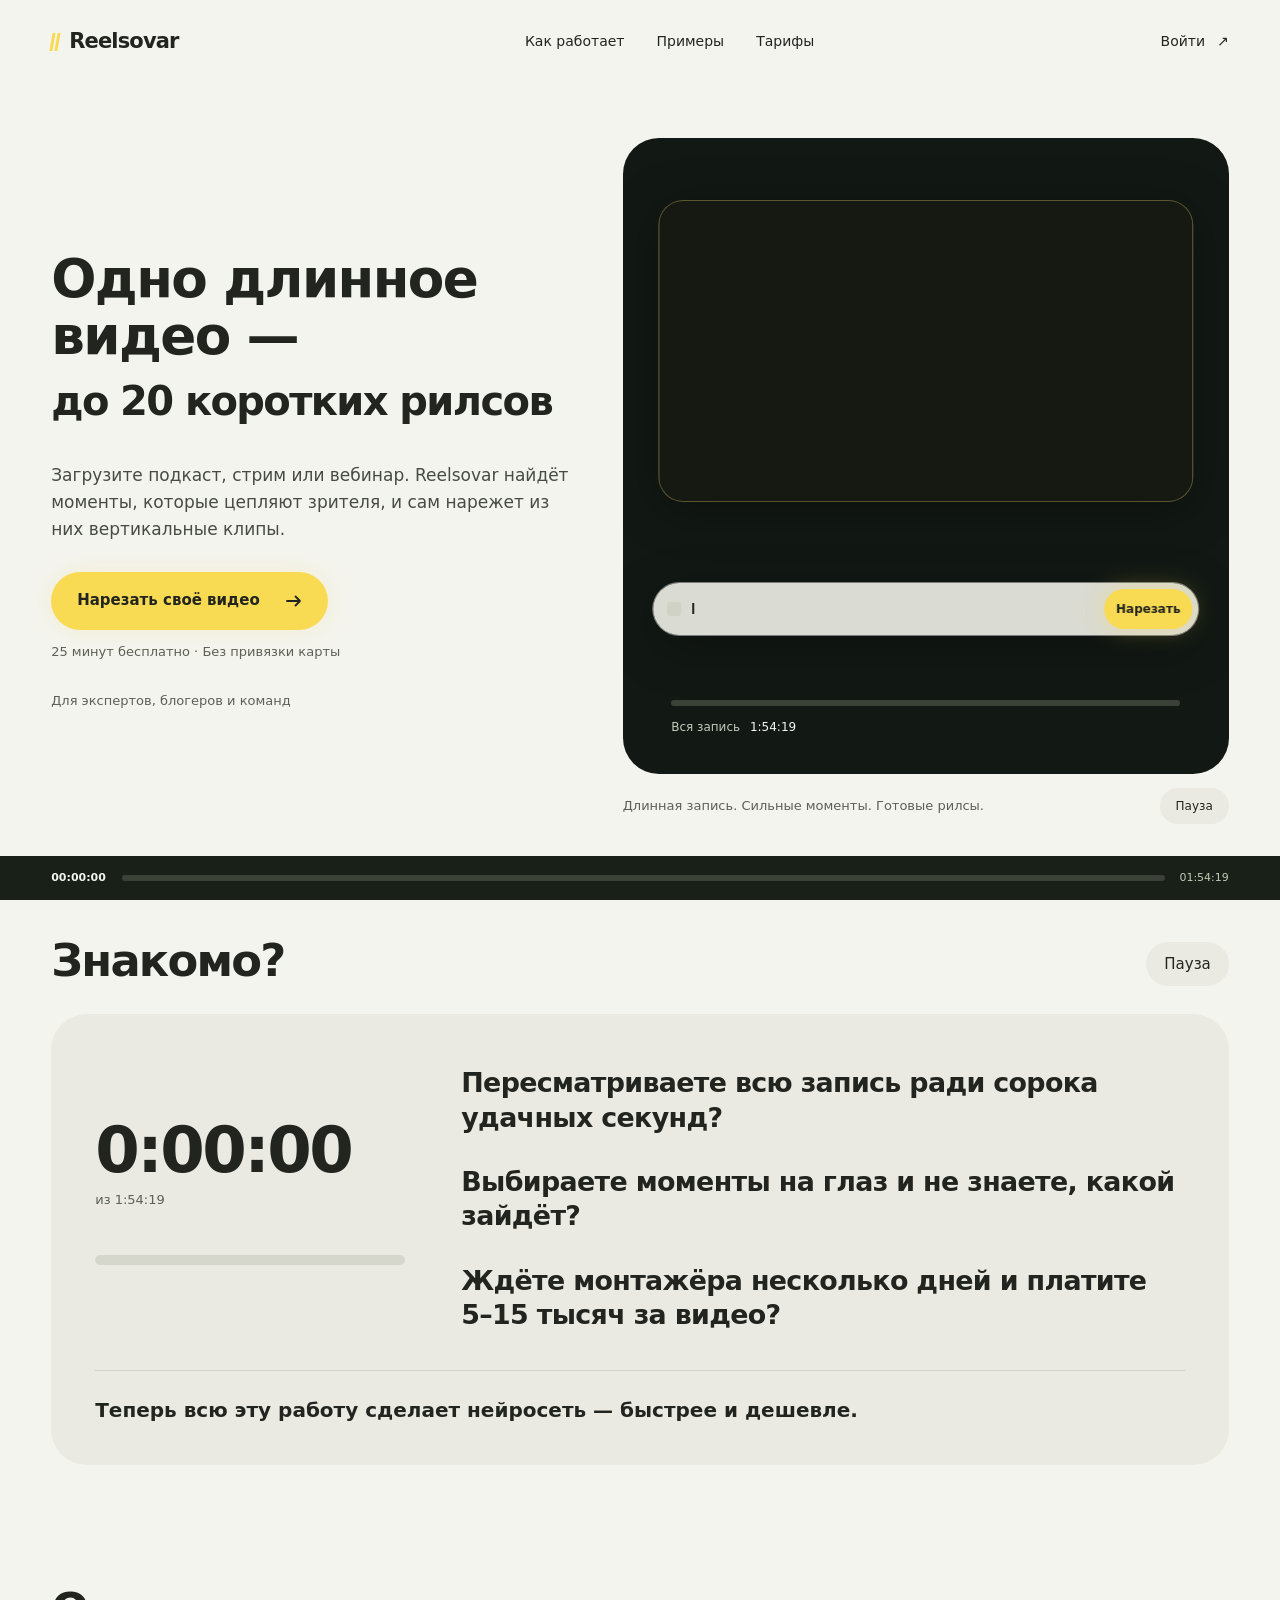
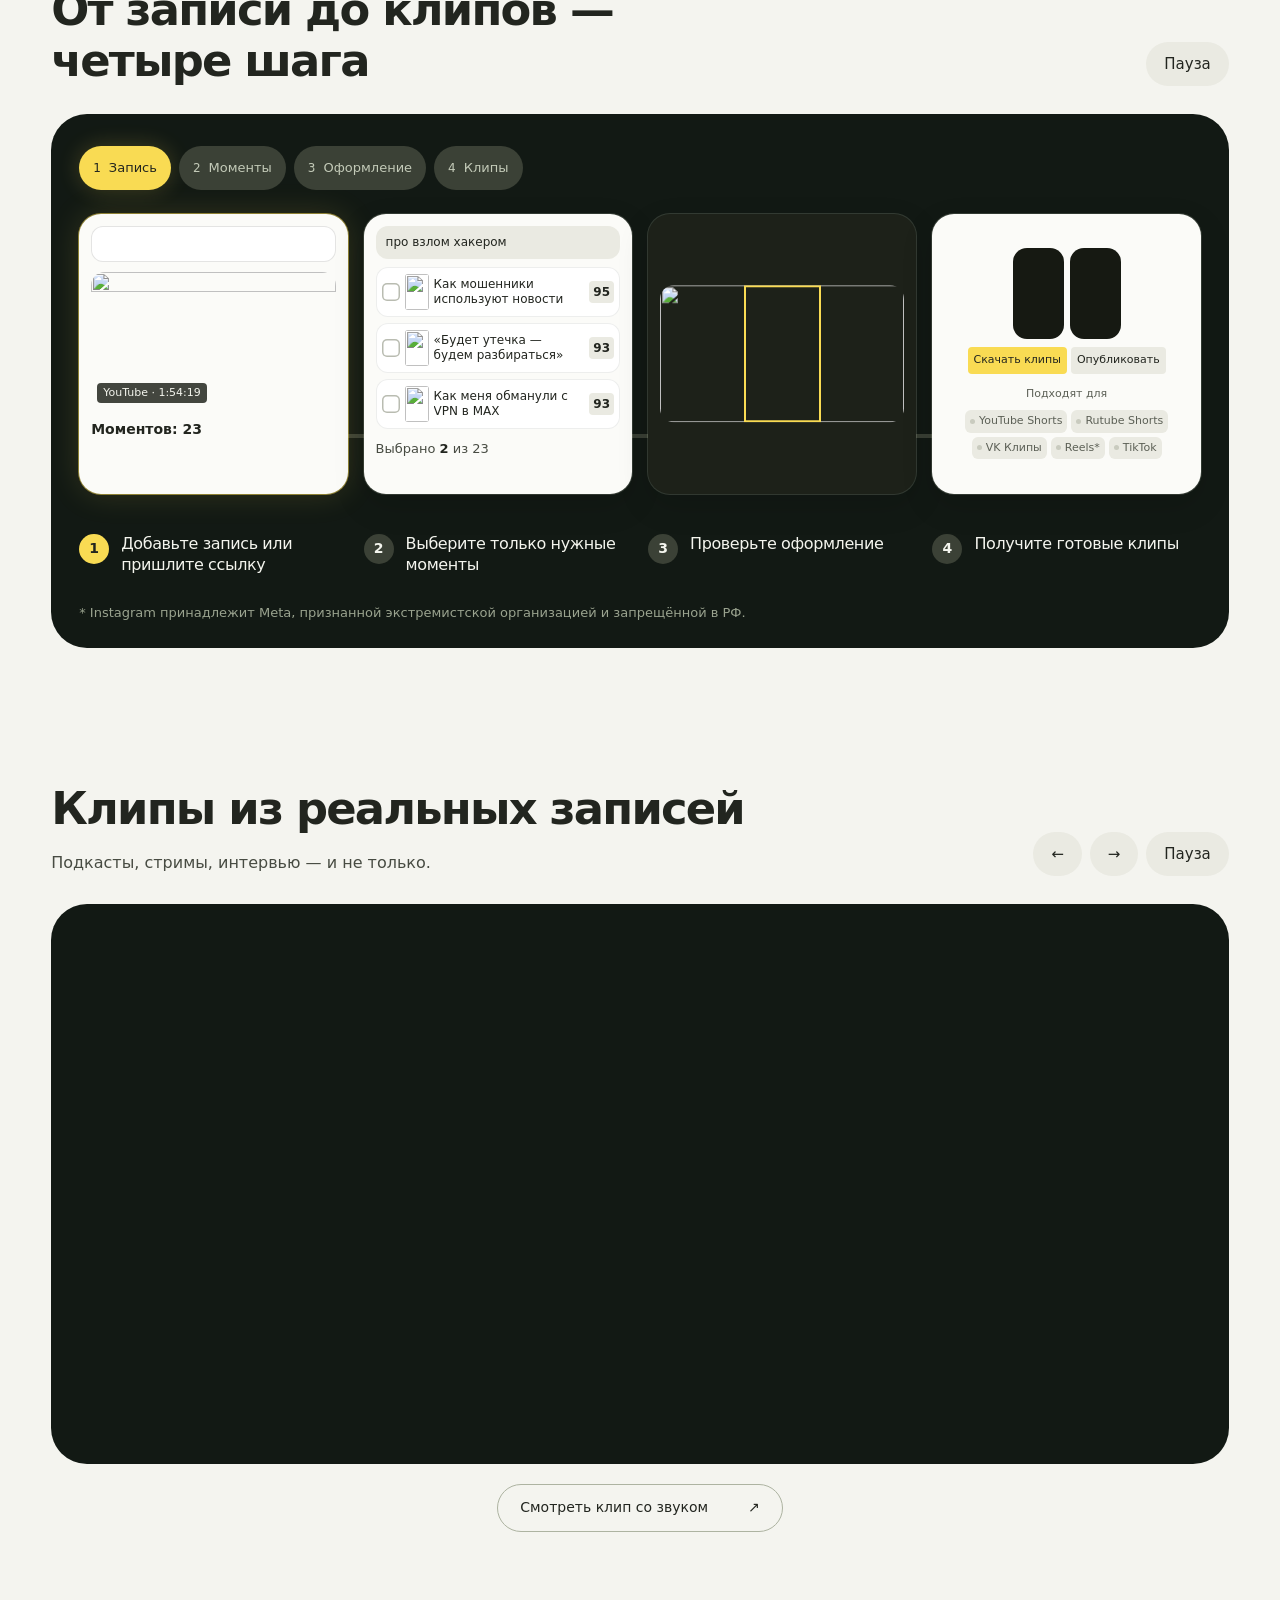
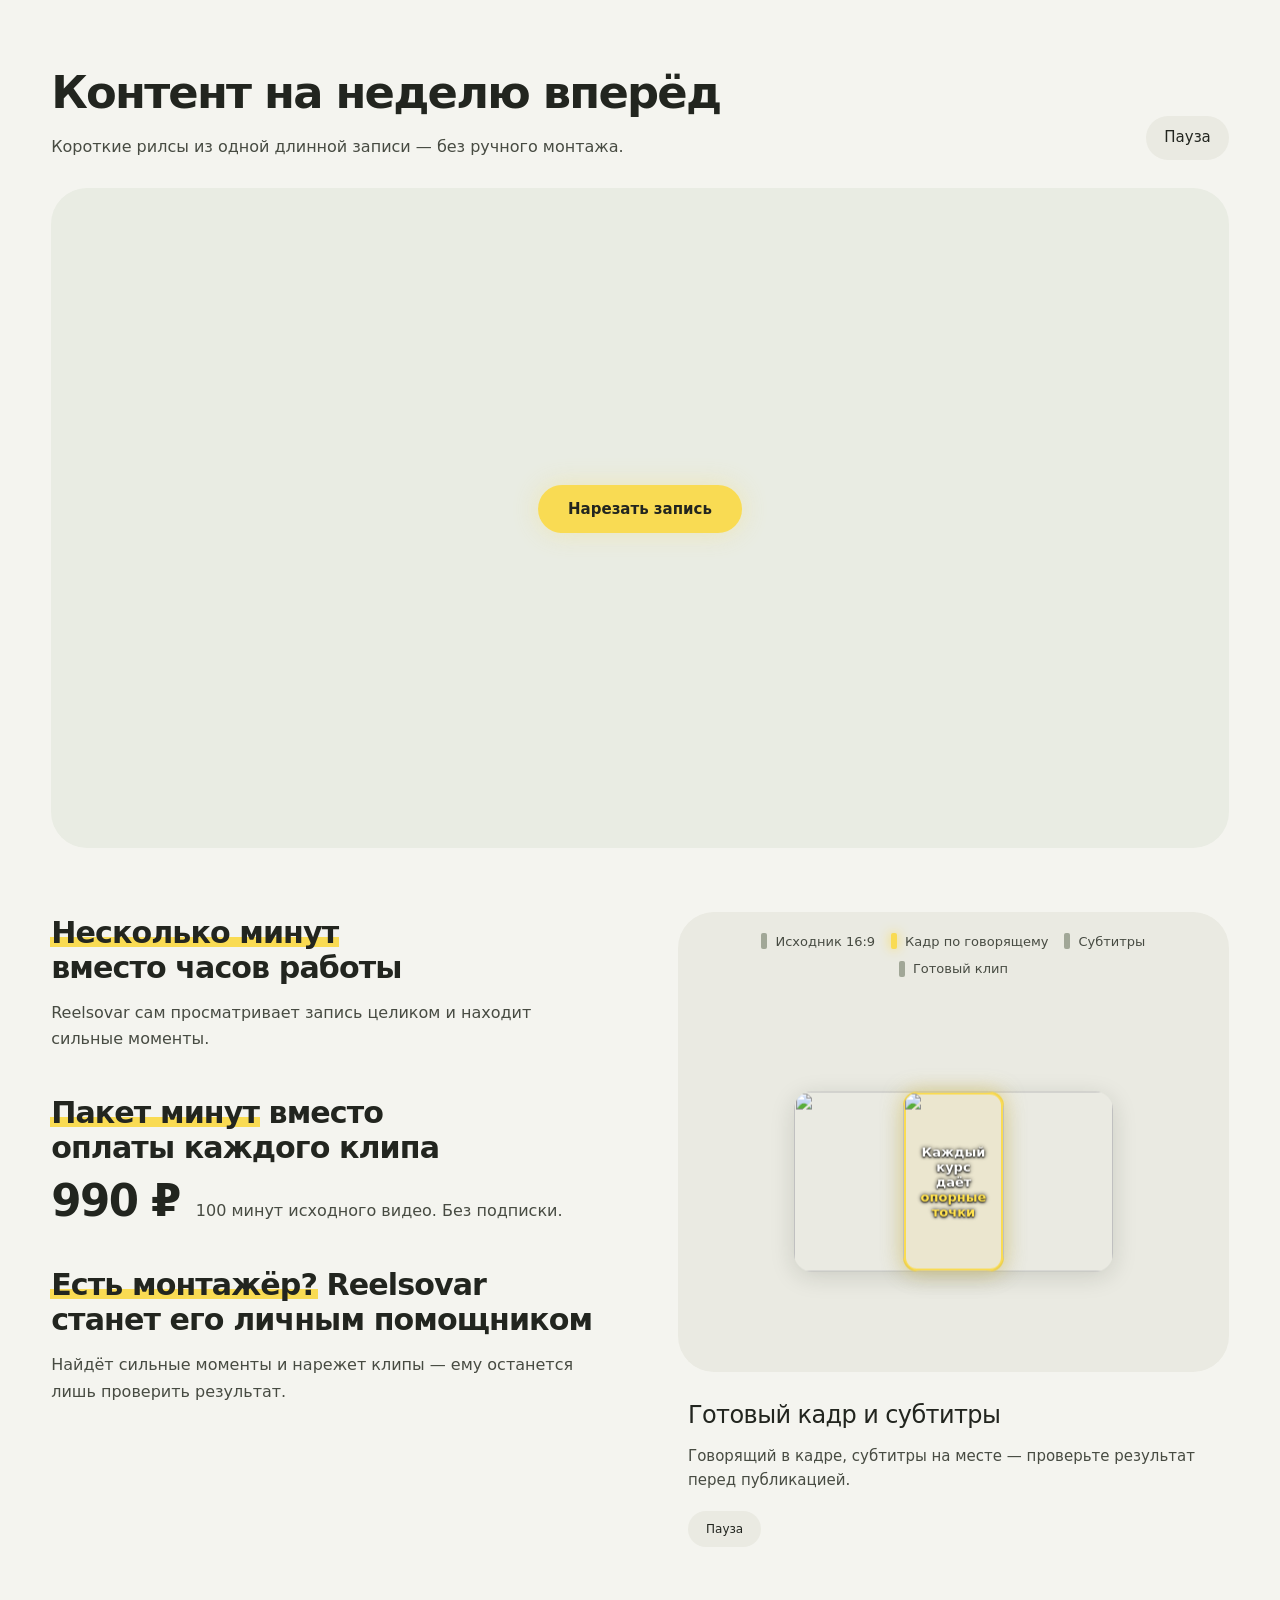
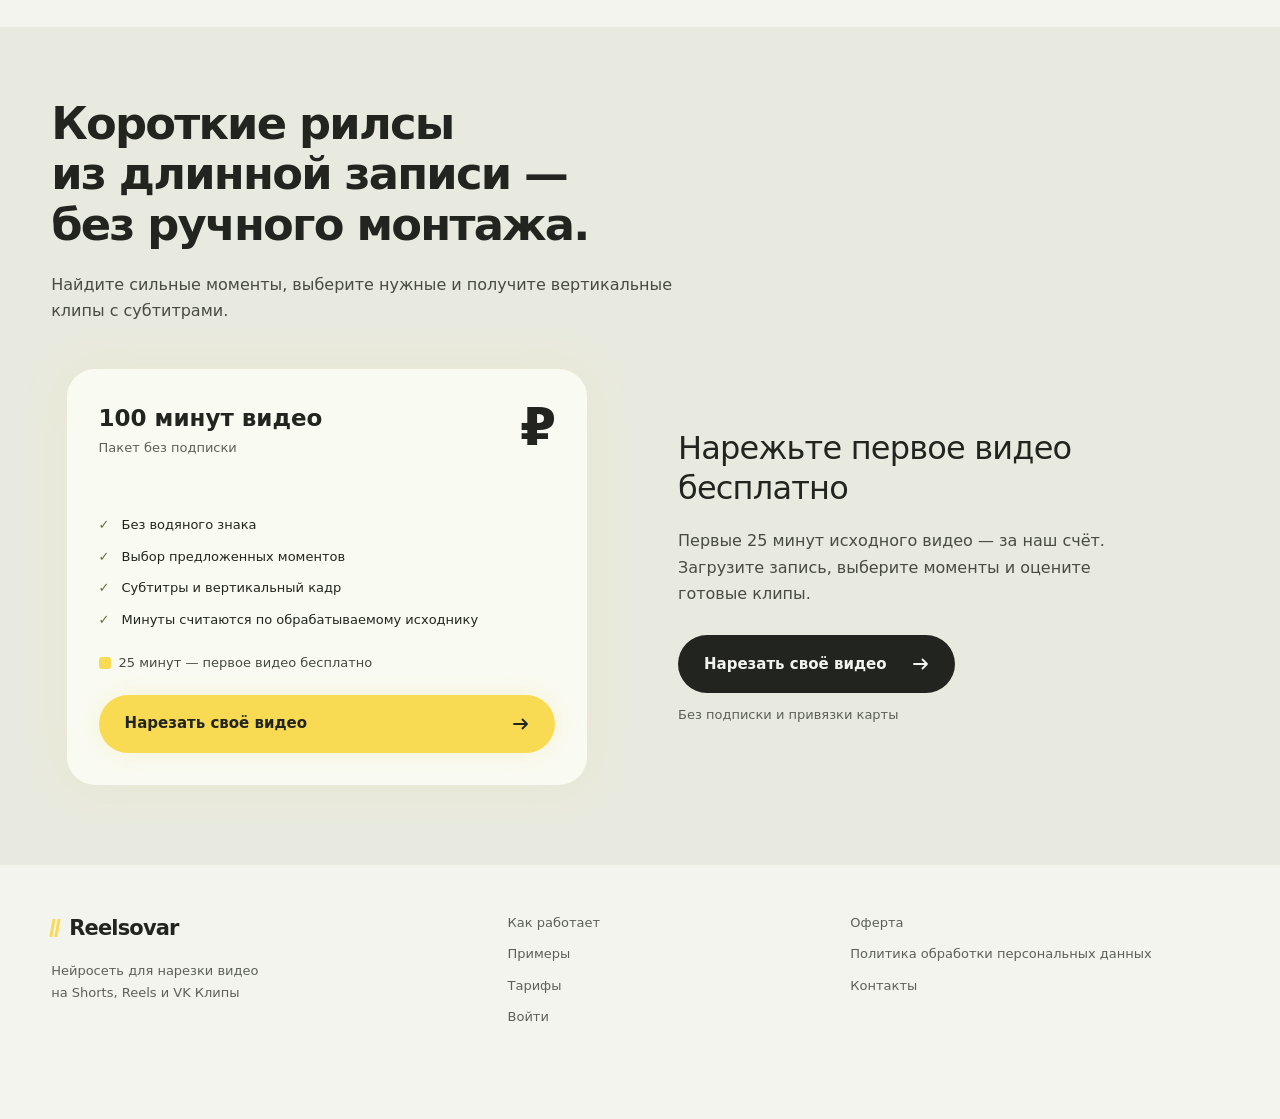
==== commit 85f902ed: "Лендинг v6: семь правок владельца - «до 20 коротких рилсов» повторяется плавно, с паузой вне экрана " ====
--- a/design-lab/refined-opus/landing/index.html
+++ b/design-lab/refined-opus/landing/index.html
@@ -2,7 +2,7 @@
 <html lang="ru"><head><meta charset="utf-8"><meta name="viewport" content="width=device-width, initial-scale=1"><meta name="robots" content="noindex, nofollow">
 <title>Reelsovar — короткие рилсы из длинной записи</title><meta name="description" content="Найдите сильные моменты в подкасте, стриме или вебинаре. Получите вертикальные клипы с субтитрами. Первые 25 минут бесплатно.">
 <link rel="preload" as="image" href="assets/pipeline/hero-wide.jpg">
-<link rel="preload" as="font" type="font/woff2" href="fonts/geologica-cyrillic.woff2" crossorigin><link rel="stylesheet" href="scenes.css?v=5.1"><link rel="stylesheet" href="landing.css?v=5.1"></head><body>
+<link rel="preload" as="font" type="font/woff2" href="fonts/geologica-cyrillic.woff2" crossorigin><link rel="stylesheet" href="scenes.css?v=6.2"><link rel="stylesheet" href="landing.css?v=6.2"></head><body>
 <a class="skip" href="#content">К содержанию</a><svg width="0" height="0" style="position:absolute" aria-hidden="true">
   <symbol id="i-arrow" viewBox="0 0 16 12"><path d="M1 6h13M9.5 1.5 14 6l-4.5 4.5" fill="none" stroke="currentColor" stroke-width="1.8" stroke-linecap="round" stroke-linejoin="round"/></symbol>
   <symbol id="i-check" viewBox="0 0 16 16"><path d="M3.5 8.5l3 3 6-7" fill="none" stroke="currentColor" stroke-width="2" stroke-linecap="round" stroke-linejoin="round"/></symbol>
@@ -46,7 +46,7 @@
     </ul>
     <p class="pain-bridge">Теперь всю эту работу сделает нейросеть — быстрее и дешевле.</p>
   </div></section>
-<section class="how-section" id="how" data-mark="Как работает"><div class="section-head"><div><h2>От записи до клипов —<br>четыре шага</h2></div><button class="replay" type="button" data-pause="how" aria-pressed="false">Пауза</button></div><div class="stage dark how-stage" id="how-scene" data-ui>
+<section class="how-section" id="how" data-mark="Как работает"><div class="section-head"><div><h2>От записи до клипов —<br>четыре шага</h2></div><button class="replay" type="button" data-pause="how" aria-pressed="false">Пауза</button></div><div class="stage dark how-stage" id="how-scene">
     <nav class="how-tabs" aria-label="Шаги работы">
       <button type="button" data-step="0" aria-pressed="true"><b>1</b> Запись</button>
       <button type="button" data-step="1" aria-pressed="false"><b>2</b> Моменты</button>
@@ -56,7 +56,7 @@
     <div class="how-track" aria-hidden="true"><i class="ht-fill"></i><i class="ht-token"></i></div>
     <ol class="stations">
       <li class="station on" data-i="0">
-        <div class="st-vis st-import">
+        <div data-ui class="st-vis st-import">
           <div class="mini-url"><span class="mu-text"></span></div>
           <div class="mini-rec"><img src="media/examples/full-audience-01-m03/source-thumb.jpg" alt="" loading="lazy"><span>YouTube · 1:54:19</span></div>
           <p class="mini-count">Моментов: <span class="mc-n">23</span></p>
@@ -64,7 +64,7 @@
         <div class="st-text"><span class="st-n">1</span><h3>Добавьте запись или пришлите ссылку</h3></div>
       </li>
       <li class="station" data-i="1">
-        <div class="st-vis st-pick"><p class="mini-search">про взлом хакером</p>
+        <div data-ui class="st-vis st-pick"><p class="mini-search">про взлом хакером</p>
           <div class="mrow" data-pick="1"><span class="tick"><svg><use href="#i-check"/></svg></span><img src="media/examples/full-audience-01-m05/poster.jpg" alt="" loading="lazy"><b>Как мошенники используют новости</b><em>95</em></div>
           <div class="mrow" data-pick="1"><span class="tick"><svg><use href="#i-check"/></svg></span><img src="media/examples/full-audience-01-m02/poster.jpg" alt="" loading="lazy"><b>«Будет утечка — будем разбираться»</b><em>93</em></div>
           <div class="mrow"><span class="tick"></span><img src="media/examples/full-audience-01-m01/poster.jpg" alt="" loading="lazy"><b>Как меня обманули с VPN в MAX</b><em>93</em></div>
@@ -73,14 +73,14 @@
         <div class="st-text"><span class="st-n">2</span><h3>Выберите только нужные моменты</h3></div>
       </li>
       <li class="station" data-i="2">
-        <div class="st-vis st-frame">
+        <div data-ui class="st-vis st-frame">
           <div class="mf-wide"><img src="media/examples/full-audience-01-m02/source-thumb.jpg" alt="" loading="lazy"><i class="mf-crop"></i></div>
           <div class="mf-tall"><img src="media/examples/full-audience-01-m02/poster.jpg" alt="" loading="lazy"></div>
         </div>
         <div class="st-text"><span class="st-n">3</span><h3>Проверьте оформление</h3></div>
       </li>
       <li class="station" data-i="3">
-        <div class="st-vis st-done">
+        <div data-ui class="st-vis st-done">
           <div class="md-clips">
             <div class="md-clip"><video muted loop playsinline preload="none" data-src="media/examples/full-audience-01-m05/preview.mp4" data-poster="media/examples/full-audience-01-m05/poster.jpg"></video></div>
             <div class="md-clip"><video muted loop playsinline preload="none" data-src="media/examples/full-audience-01-m02/preview.mp4" data-poster="media/examples/full-audience-01-m02/poster.jpg"></video></div>
@@ -96,7 +96,7 @@
     <div class="drum-ring"></div>
     <p class="drum-caption" ></p>
   </div><button class="watch-clip" type="button">Смотреть клип со звуком <span aria-hidden="true">↗</span></button></section>
-<section class="benefits-section" id="benefits" data-mark="Выгоды"><div class="section-head"><div><h2>Контент на неделю вперёд</h2><p>Короткие рилсы из одной длинной записи — без ручного монтажа.</p></div><button class="replay" type="button" data-pause="rf" aria-pressed="false">Пауза</button></div><div class="stage paper pipeline-stage" id="rf" data-group="0"><div class="pipe-queue"><div class="pipe-origin" data-source-id="biz-cafe"><div class="pipe-source-frame"><video class="pipe-source" muted loop playsinline preload="none" data-src="assets/pipeline/cafe.mp4" data-poster="assets/pipeline/cafe.jpg"></video></div><div class="pipe-meta"><span>Бизнес</span><span>1:04:19</span></div></div><div class="pipe-origin" data-source-id="audience-02"><div class="pipe-source-frame"><video class="pipe-source" muted loop playsinline preload="none" data-src="assets/pipeline/fitness.mp4" data-poster="assets/pipeline/fitness.jpg"></video></div><div class="pipe-meta"><span>Подкаст</span><span>1:06:31</span></div></div><div class="pipe-origin" data-source-id="biz-hr"><div class="pipe-source-frame"><video class="pipe-source" muted loop playsinline preload="none" data-src="assets/pipeline/hr.mp4" data-poster="assets/pipeline/hr.jpg"></video></div><div class="pipe-meta"><span>Интервью</span><span>55:18</span></div></div></div><div class="pipe-action" aria-hidden="true"><span class="pipe-button"><span>Нарезать запись</span><i class="pipe-meter"></i></span></div><div class="pipe-results"><div class="pipe-deck" data-source-id="biz-cafe"><div class="pipe-card"><video muted loop playsinline preload="none" data-lazy-poster data-src="media/examples/full-biz-cafe-m01/preview.mp4" data-poster="media/examples/full-biz-cafe-m01/poster.jpg"></video></div><div class="pipe-card"><video muted loop playsinline preload="none" data-lazy-poster data-src="assets/examples/full-biz-cafe-m02/preview.mp4" data-poster="assets/examples/full-biz-cafe-m02/poster.jpg"></video></div><div class="pipe-card"><video muted loop playsinline preload="none" data-lazy-poster data-src="media/examples/full-biz-cafe-m03/preview.mp4" data-poster="media/examples/full-biz-cafe-m03/poster.jpg"></video></div></div><div class="pipe-deck" data-source-id="audience-02"><div class="pipe-card"><video muted loop playsinline preload="none" data-lazy-poster data-src="media/examples/full-audience-02-m01/preview.mp4" data-poster="media/examples/full-audience-02-m01/poster.jpg"></video></div><div class="pipe-card"><video muted loop playsinline preload="none" data-lazy-poster data-src="media/examples/full-audience-02-m02/preview.mp4" data-poster="media/examples/full-audience-02-m02/poster.jpg"></video></div><div class="pipe-card"><video muted loop playsinline preload="none" data-lazy-poster data-src="media/examples/full-audience-02-m04/preview.mp4" data-poster="media/examples/full-audience-02-m04/poster.jpg"></video></div></div><div class="pipe-deck" data-source-id="biz-hr"><div class="pipe-card"><video muted loop playsinline preload="none" data-lazy-poster data-src="media/examples/full-biz-hr-m01/preview.mp4" data-poster="media/examples/full-biz-hr-m01/poster.jpg"></video></div><div class="pipe-card"><video muted loop playsinline preload="none" data-lazy-poster data-src="assets/examples/full-biz-hr-m02/preview.mp4" data-poster="assets/examples/full-biz-hr-m02/poster.jpg"></video></div><div class="pipe-card"><video muted loop playsinline preload="none" data-lazy-poster data-src="media/examples/full-biz-hr-m03/preview.mp4" data-poster="media/examples/full-biz-hr-m03/poster.jpg"></video></div></div></div><nav class="pipe-switcher" aria-label="Примеры исходных записей"><button type="button" data-pipeline="0" aria-pressed="true">Бизнес</button><button type="button" data-pipeline="1" aria-pressed="false">Подкаст</button><button type="button" data-pipeline="2" aria-pressed="false">Интервью</button></nav><svg class="cursor" aria-hidden="true"><use href="#i-cursor"/></svg></div><div class="benefits-grid"><div class="benefit-copy"><article><h3>Несколько минут вместо часов работы</h3><p>Reelsovar сам просматривает запись целиком и находит сильные моменты.</p></article><article><h3>Пакет минут вместо оплаты каждого клипа</h3><p>100 минут исходного видео — 990 ₽. Без подписки.</p></article><article><h3>Есть монтажёр? Reelsovar станет его личным помощником</h3><p>Найдёт сильные моменты и нарежет клипы — ему останется лишь проверить результат.</p></article></div><div class="benefit-visual"><div class="stage paper layers-stage" id="layers"><ol class="layers-key"><li>Исходник 16:9</li><li>Кадр по говорящему</li><li>Субтитры</li><li>Готовый клип</li></ol>
+<section class="benefits-section" id="benefits" data-mark="Выгоды"><div class="section-head"><div><h2>Контент на неделю вперёд</h2><p>Короткие рилсы из одной длинной записи — без ручного монтажа.</p></div><button class="replay" type="button" data-pause="rf" aria-pressed="false">Пауза</button></div><div class="stage paper pipeline-stage" id="rf" data-group="0"><div class="pipe-queue"><div class="pipe-origin" data-source-id="audience-02"><div class="pipe-source-frame"><video class="pipe-source" muted loop playsinline preload="none" data-src="assets/pipeline/fitness.mp4" data-poster="assets/pipeline/fitness.jpg"></video></div><div class="pipe-meta"><span>Длинная запись</span><span>1:06:31</span></div></div><div class="pipe-origin" data-source-id="biz-cafe"><div class="pipe-source-frame"><video class="pipe-source" muted loop playsinline preload="none" data-src="assets/pipeline/cafe.mp4" data-poster="assets/pipeline/cafe.jpg"></video></div><div class="pipe-meta"><span>Длинная запись</span><span>1:04:19</span></div></div><div class="pipe-origin" data-source-id="biz-hr"><div class="pipe-source-frame"><video class="pipe-source" muted loop playsinline preload="none" data-src="assets/pipeline/hr.mp4" data-poster="assets/pipeline/hr.jpg"></video></div><div class="pipe-meta"><span>Длинная запись</span><span>55:18</span></div></div></div><div class="pipe-action" aria-hidden="true"><span class="pipe-button"><span>Нарезать запись</span><i class="pipe-meter"></i></span></div><div class="pipe-results"><div class="pipe-deck" data-source-id="audience-02" data-count="5"><div class="pipe-card"><video muted loop playsinline preload="none" data-lazy-poster data-src="media/examples/full-audience-02-m01/preview.mp4" data-poster="media/examples/full-audience-02-m01/poster.jpg"></video></div><div class="pipe-card"><video muted loop playsinline preload="none" data-lazy-poster data-src="media/examples/full-audience-02-m02/preview.mp4" data-poster="media/examples/full-audience-02-m02/poster.jpg"></video></div><div class="pipe-card"><video muted loop playsinline preload="none" data-lazy-poster data-src="assets/examples/full-audience-02-m03/preview.mp4" data-poster="assets/examples/full-audience-02-m03/poster.jpg"></video></div><div class="pipe-card"><video muted loop playsinline preload="none" data-lazy-poster data-src="media/examples/full-audience-02-m04/preview.mp4" data-poster="media/examples/full-audience-02-m04/poster.jpg"></video></div><div class="pipe-card"><video muted loop playsinline preload="none" data-lazy-poster data-src="assets/examples/full-audience-02-m05/preview.mp4" data-poster="assets/examples/full-audience-02-m05/poster.jpg"></video></div></div><div class="pipe-deck" data-source-id="biz-cafe" data-count="3"><div class="pipe-card"><video muted loop playsinline preload="none" data-lazy-poster data-src="media/examples/full-biz-cafe-m01/preview.mp4" data-poster="media/examples/full-biz-cafe-m01/poster.jpg"></video></div><div class="pipe-card"><video muted loop playsinline preload="none" data-lazy-poster data-src="assets/examples/full-biz-cafe-m02/preview.mp4" data-poster="assets/examples/full-biz-cafe-m02/poster.jpg"></video></div><div class="pipe-card"><video muted loop playsinline preload="none" data-lazy-poster data-src="media/examples/full-biz-cafe-m03/preview.mp4" data-poster="media/examples/full-biz-cafe-m03/poster.jpg"></video></div></div><div class="pipe-deck" data-source-id="biz-hr" data-count="3"><div class="pipe-card"><video muted loop playsinline preload="none" data-lazy-poster data-src="media/examples/full-biz-hr-m01/preview.mp4" data-poster="media/examples/full-biz-hr-m01/poster.jpg"></video></div><div class="pipe-card"><video muted loop playsinline preload="none" data-lazy-poster data-src="assets/examples/full-biz-hr-m02/preview.mp4" data-poster="assets/examples/full-biz-hr-m02/poster.jpg"></video></div><div class="pipe-card"><video muted loop playsinline preload="none" data-lazy-poster data-src="media/examples/full-biz-hr-m03/preview.mp4" data-poster="media/examples/full-biz-hr-m03/poster.jpg"></video></div></div></div><svg class="cursor" aria-hidden="true"><use href="#i-cursor"/></svg></div><div class="benefits-grid"><div class="benefit-copy"><article class="bf"><h3><mark>Несколько минут</mark> вместо часов работы</h3><p>Reelsovar сам просматривает запись целиком и находит сильные моменты.</p></article><article class="bf"><h3><mark>Пакет минут</mark> вместо оплаты каждого клипа</h3><p class="bf-price"><b>990 ₽</b><span>100 минут исходного видео. Без подписки.</span></p></article><article class="bf"><h3><mark>Есть монтажёр?</mark> Reelsovar станет его личным помощником</h3><p>Найдёт сильные моменты и нарежет клипы — ему останется лишь проверить результат.</p></article></div><div class="benefit-visual"><div class="stage paper layers-stage" id="layers"><ol class="layers-key"><li>Исходник 16:9</li><li>Кадр по говорящему</li><li>Субтитры</li><li>Готовый клип</li></ol>
     <div class="ly-scene">
       <div class="ly ly1" data-layer="Исходник"><img src="assets/fonts-poster.jpg" alt="" loading="lazy"><span class="ly-tag">Исходник 16:9</span></div>
       <div class="ly ly2" data-layer="Кадр"><i class="ly-frame"></i><span class="ly-tag">Кадр 9:16 по говорящему</span></div>
@@ -117,4 +117,4 @@
 <nav class="pagecode" aria-label="Разделы как моменты записи"><span class="pc-now">00:00:00</span><div class="pc-track"><i class="pc-head"></i></div><span class="pc-all">01:54:19</span></nav>
 <dialog class="clip-dialog" aria-labelledby="clip-heading"><div class="dialog-head"><h2 id="clip-heading"></h2><button type="button" class="dialog-close" aria-label="Закрыть видео">×</button></div><video controls playsinline preload="none"></video></dialog>
 <noscript><p class="script-note">Для просмотра анимаций включите JavaScript.</p><style>.tt-line2{color:var(--ink)}.drum-stage,.watch-clip{display:none}.pain-bridge,.mf-tall{opacity:1}.stations .station{opacity:1;visibility:visible;grid-area:auto}.stations{display:grid}.how-tabs{display:none}.odo .d::before{content:attr(data-d)}.slice{display:none}.ly4{transform:translateZ(1px)}.burst-card{opacity:1}.replay{display:none}</style><p class="script-note"><a href="media/examples/full-biz-hr-m01/final.mp4">Смотреть пример клипа</a></p></noscript>
-<script src="vendor/gsap.min.js"></script><script src="scenes.js?v=5.1"></script></body></html>+<script src="vendor/gsap.min.js"></script><script src="scenes.js?v=6.2"></script></body></html>
--- a/design-lab/refined-opus/landing/scenes.css
+++ b/design-lab/refined-opus/landing/scenes.css
@@ -394,11 +394,11 @@
 .stage::after{content:'';position:absolute;z-index:-1;width:75%;height:60%;left:12%;bottom:-25%;border-radius:50%;background:radial-gradient(ellipse,rgba(249,219,83,.38),rgba(187,211,84,.09) 50%,transparent 74%);filter:blur(42px);pointer-events:none}
 .stage.paper::before{opacity:.09}
 .stage.paper::after{opacity:.55}
-#cut,#rf{--scene-bg:url(assets/audience-01-m01-poster.jpg)}
+#cut,#rf{--scene-bg:url(assets/pipeline/hero-wide.jpg)}
 #how-scene{--scene-bg:url(media/examples/full-audience-01-m02/source-thumb.jpg)}
 #drum{--scene-bg:url(media/examples/full-biz-hr-m01/poster.jpg)}
 #layers{--scene-bg:url(media/examples/full-audience-01-m02/source-thumb.jpg)}
-#title,#pain,#price{--scene-bg:url(assets/audience-01-m01-poster.jpg)}
+#title,#pain,#price{--scene-bg:url(assets/pipeline/hero-wide.jpg)}
 .cut-frame{border-radius:24px;box-shadow:0 0 0 1px #f8df7452,0 8px 48px #0006}
 .slice{border-radius:var(--card-radius)}
 .slice .face.front{border-radius:var(--card-radius);box-shadow:0 0 0 1px #f9db5359,0 0 24px #f9db5324;transform:none;backface-visibility:visible}
--- a/design-lab/refined-opus/landing/landing.css
+++ b/design-lab/refined-opus/landing/landing.css
@@ -93,3 +93,49 @@
 /* Each turn changes five transforms once; the browser interpolates them without a JS frame loop. */
 .drum-item{transition:transform .52s cubic-bezier(.4,0,.2,1),opacity .18s linear}
 @media(prefers-reduced-motion:reduce){.drum-item{transition:none}}
+
+/* v6 (owner notes, 06.11): louder pains, vertical mobile steps, wider drum, real result counts, stronger benefits. */
+/* Pains: each line reads as a statement; the strike grows with the type. */
+.pain-stage{grid-template-columns:minmax(0,.6fr) minmax(0,1.4fr);gap:16px 56px}
+.pain-lines{gap:6px}
+.pain-lines li{font-size:clamp(21px,2.1vw,30px);font-weight:600;line-height:1.28;letter-spacing:-.025em;padding:12px 18px;margin-inline:-18px;color:var(--ink)}
+.pain-lines li.cut span{color:#69705f}
+.strike-head{width:.28em;height:.72em}
+@media(min-width:761px) and (max-width:1100px){.pain-stage{grid-template-columns:1fr;gap:8px}.pain-lines li{font-size:23px}.pain-bar{margin:24px 0 18px}}
+@media(max-width:760px){.pain-lines{gap:4px}.pain-lines li{font-size:20px;line-height:1.3;padding:10px 14px;margin-inline:-14px}.pain-bridge{font-size:18px}}
+@media(max-width:360px){.pain-lines li{font-size:18px}}
+
+/* Steps on phones: all four stations follow each other in the page flow. */
+@media(max-width:760px){
+ .how-stage .how-tabs,.how-stage .how-track{display:none}
+ .how-stage .stations{display:grid;grid-template-columns:1fr;gap:30px}
+ .how-stage .station,.how-stage .station.dim{grid-area:auto;display:flex;flex-direction:column;gap:14px;opacity:1;visibility:visible}
+ .how-stage .station .st-text{order:-1;align-items:center}
+ .how-stage .station .st-vis{height:236px}
+ .how-stage .st-text h3{font-size:18px}
+}
+@media(max-width:360px){.how-stage .station .st-vis{height:222px}}
+
+/* Drum: a wider arc, edge cards keep their real posters. */
+.examples-section .drum-stage{height:560px}
+.drum-ring{--w:212px}
+@media(max-width:760px){.examples-section .drum-stage{height:420px}.drum-ring{--w:150px}}
+@media(max-width:360px){.drum-ring{--w:136px}}
+
+/* Content for the week: deck size follows each real recording. */
+#rf.pipeline-stage{height:660px}
+.pipe-meta span:first-child{color:#6b7561}
+@media(max-width:760px){#rf.pipeline-stage{height:650px}}
+@media(max-width:360px){#rf.pipeline-stage{height:620px}}
+
+/* Benefits: the same yellow bar that struck out the pains now marks what is gained. */
+.benefit-copy{gap:0;padding-top:0}
+.benefit-copy article.bf{padding:0 0 44px;border:0}
+.benefit-copy article.bf:first-child{padding-top:4px}.benefit-copy article.bf:last-child{padding-bottom:0}
+.benefit-copy .bf h3{font-size:clamp(24px,2.35vw,33px);font-weight:600;line-height:1.16;letter-spacing:-.03em;max-width:21em;text-wrap:balance}
+.bf mark{color:inherit;background:linear-gradient(var(--yellow),var(--yellow)) 0 88%/var(--mark,100%) .34em no-repeat;padding:0 .04em;margin:0 -.04em;box-decoration-break:clone;-webkit-box-decoration-break:clone}
+.benefit-copy .bf p{margin-top:14px;font-size:16px}
+.benefit-copy .bf-price{display:flex;flex-wrap:wrap;align-items:baseline;gap:6px 16px;margin-top:16px}
+.bf-price b{font-size:clamp(34px,3.4vw,46px);font-weight:600;line-height:1;letter-spacing:-.035em;color:var(--ink);font-variant-numeric:tabular-nums}
+.bf-price span{color:var(--ink-2)}
+@media(max-width:760px){.benefit-copy article.bf{padding:0 0 34px}.benefit-copy .bf h3{font-size:24px}}
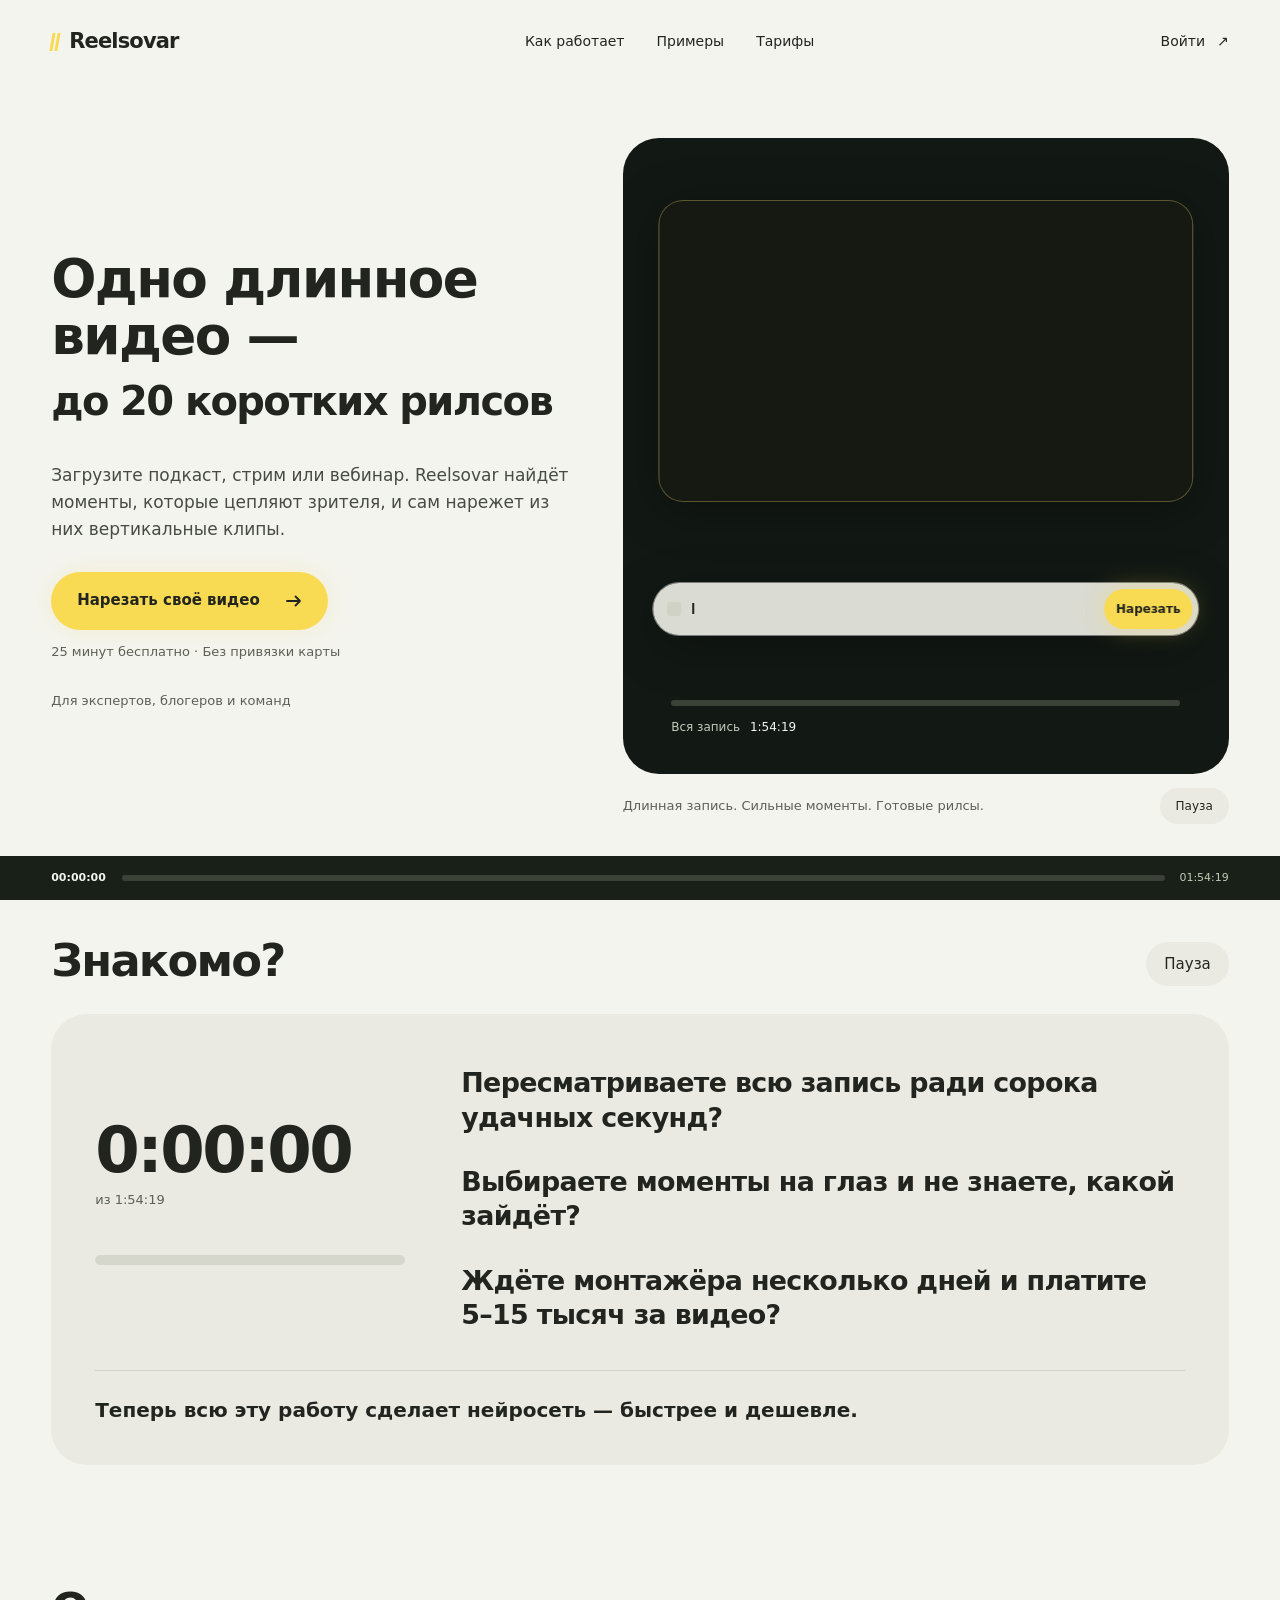
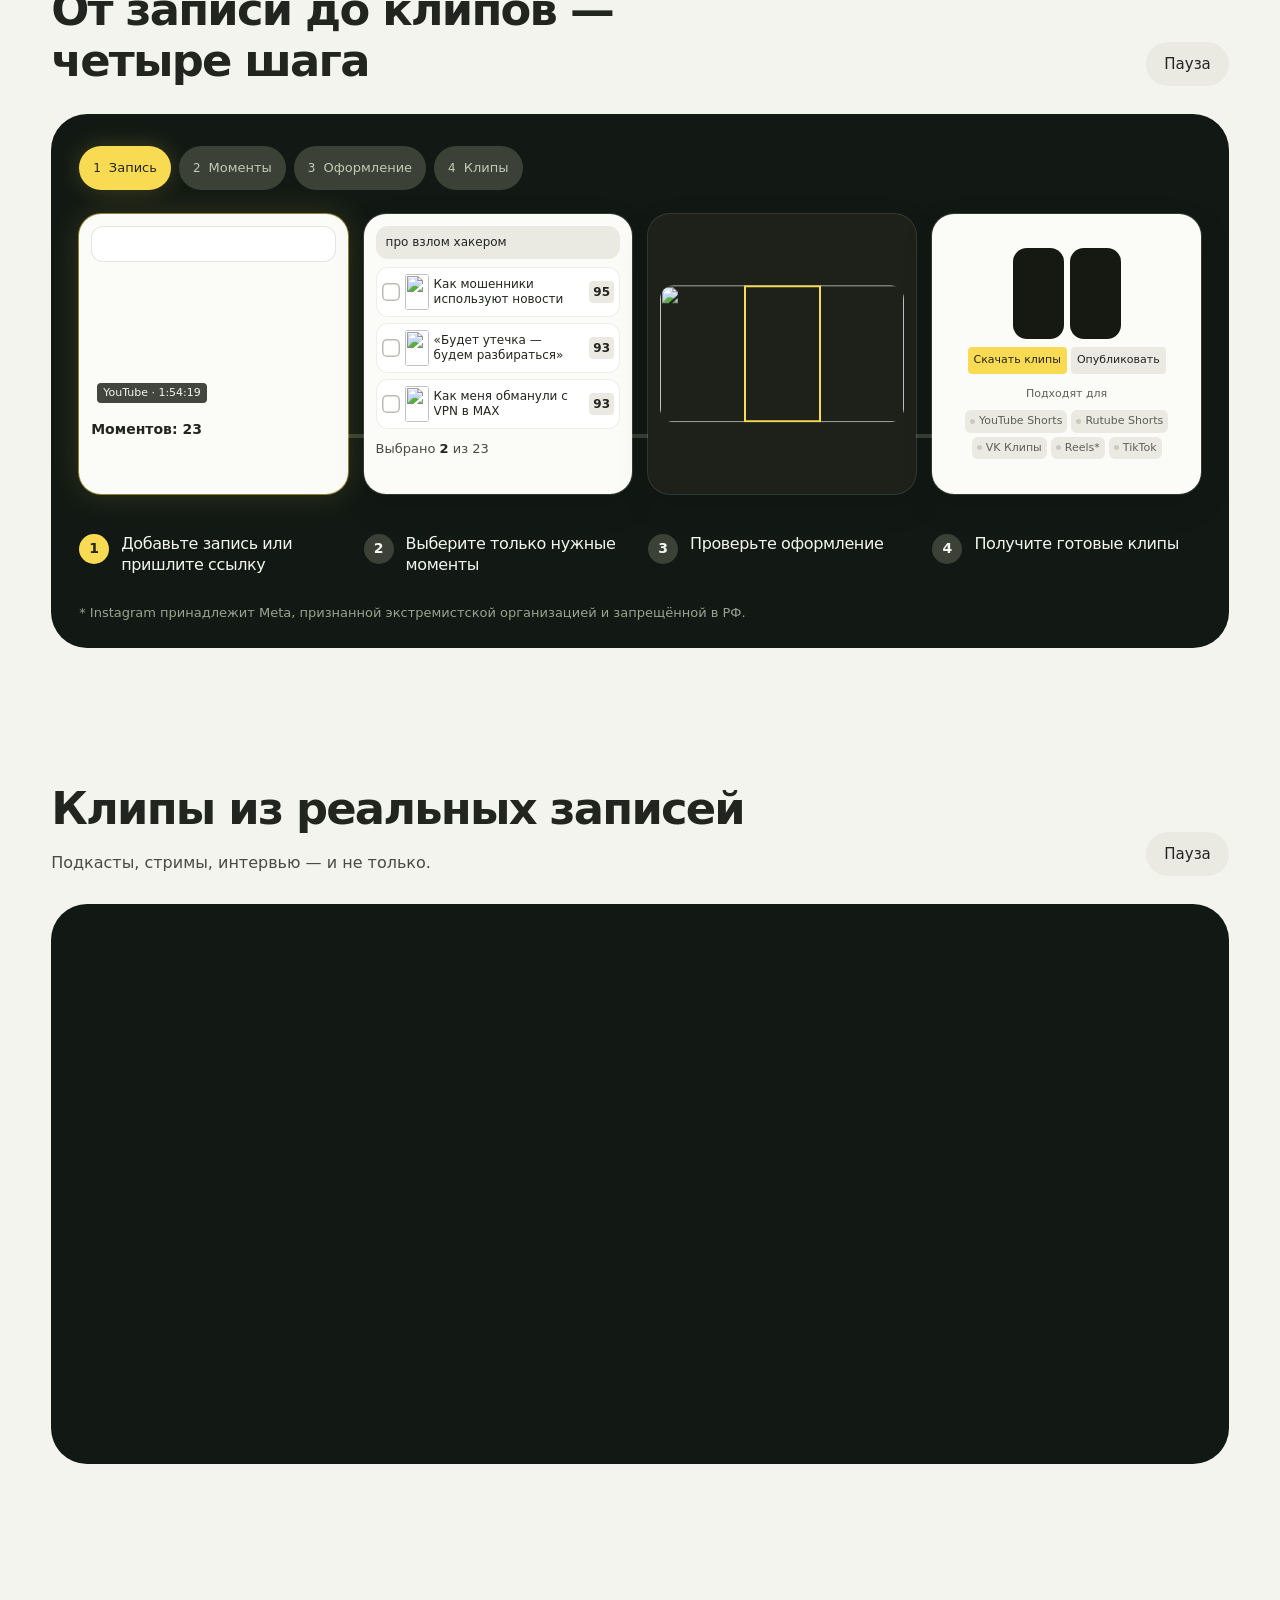
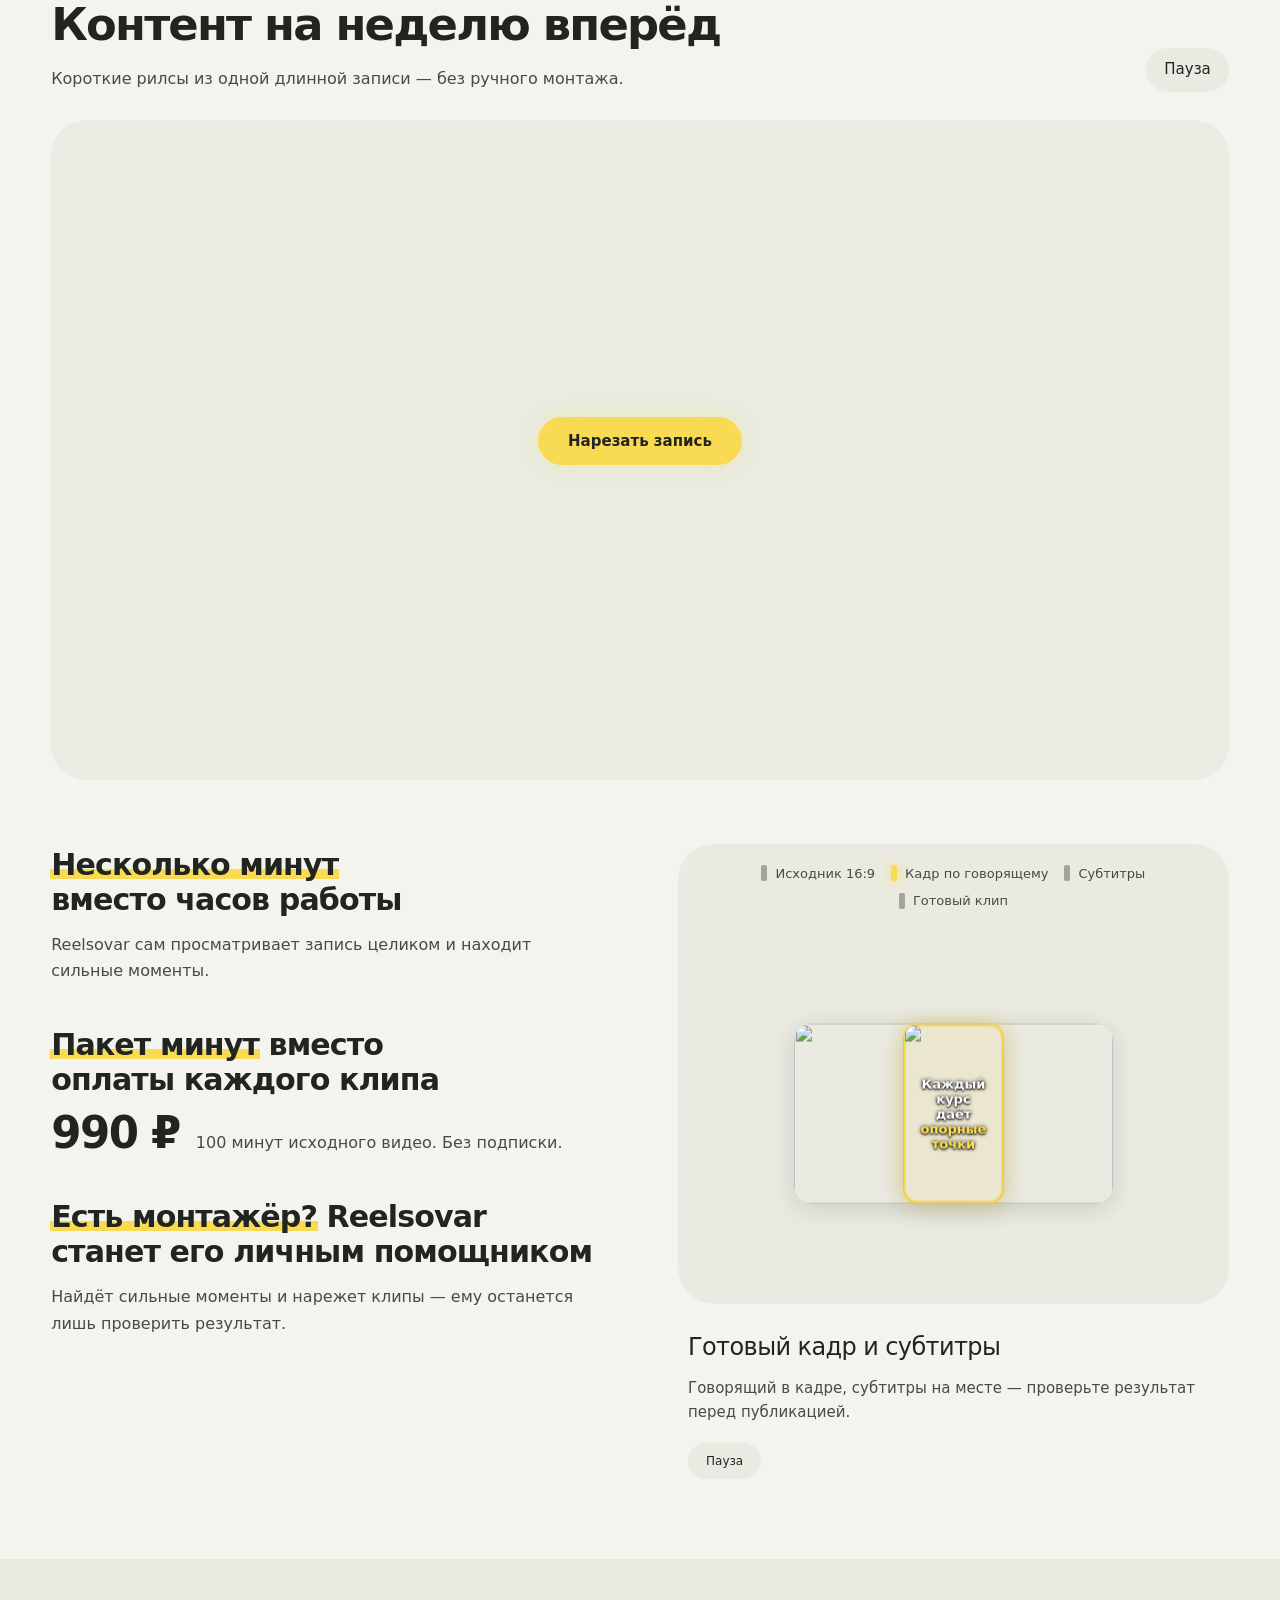
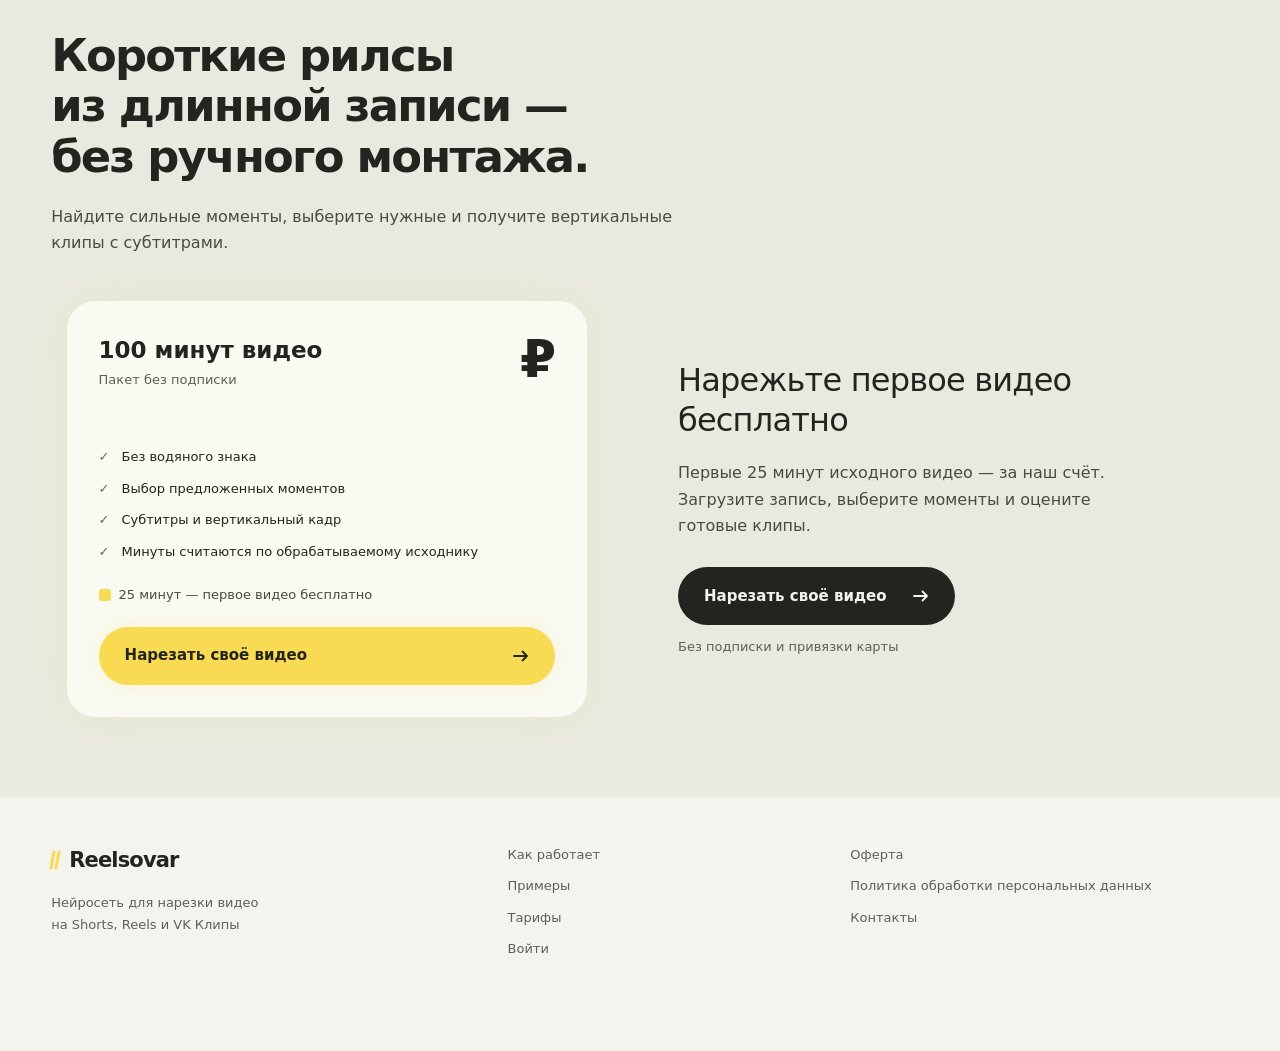
==== commit c529ae1b: "Лендинг v7: правки после просмотра v6 - «Знакомо?» повторяется сама, цикл 7,55 с - живое видео в шаг" ====
--- a/design-lab/refined-opus/landing/index.html
+++ b/design-lab/refined-opus/landing/index.html
@@ -2,7 +2,7 @@
 <html lang="ru"><head><meta charset="utf-8"><meta name="viewport" content="width=device-width, initial-scale=1"><meta name="robots" content="noindex, nofollow">
 <title>Reelsovar — короткие рилсы из длинной записи</title><meta name="description" content="Найдите сильные моменты в подкасте, стриме или вебинаре. Получите вертикальные клипы с субтитрами. Первые 25 минут бесплатно.">
 <link rel="preload" as="image" href="assets/pipeline/hero-wide.jpg">
-<link rel="preload" as="font" type="font/woff2" href="fonts/geologica-cyrillic.woff2" crossorigin><link rel="stylesheet" href="scenes.css?v=6.2"><link rel="stylesheet" href="landing.css?v=6.2"></head><body>
+<link rel="preload" as="font" type="font/woff2" href="fonts/geologica-cyrillic.woff2" crossorigin><link rel="stylesheet" href="scenes.css?v=7.2"><link rel="stylesheet" href="landing.css?v=7.2"></head><body>
 <a class="skip" href="#content">К содержанию</a><svg width="0" height="0" style="position:absolute" aria-hidden="true">
   <symbol id="i-arrow" viewBox="0 0 16 12"><path d="M1 6h13M9.5 1.5 14 6l-4.5 4.5" fill="none" stroke="currentColor" stroke-width="1.8" stroke-linecap="round" stroke-linejoin="round"/></symbol>
   <symbol id="i-check" viewBox="0 0 16 16"><path d="M3.5 8.5l3 3 6-7" fill="none" stroke="currentColor" stroke-width="2" stroke-linecap="round" stroke-linejoin="round"/></symbol>
@@ -58,7 +58,7 @@
       <li class="station on" data-i="0">
         <div data-ui class="st-vis st-import">
           <div class="mini-url"><span class="mu-text"></span></div>
-          <div class="mini-rec"><img src="media/examples/full-audience-01-m03/source-thumb.jpg" alt="" loading="lazy"><span>YouTube · 1:54:19</span></div>
+          <div class="mini-rec"><video muted loop playsinline preload="none" data-src="assets/pipeline/hero-wide.mp4" data-poster="assets/pipeline/hero-wide.jpg"></video><span>YouTube · 1:54:19</span></div>
           <p class="mini-count">Моментов: <span class="mc-n">23</span></p>
         </div>
         <div class="st-text"><span class="st-n">1</span><h3>Добавьте запись или пришлите ссылку</h3></div>
@@ -75,7 +75,7 @@
       <li class="station" data-i="2">
         <div data-ui class="st-vis st-frame">
           <div class="mf-wide"><img src="media/examples/full-audience-01-m02/source-thumb.jpg" alt="" loading="lazy"><i class="mf-crop"></i></div>
-          <div class="mf-tall"><img src="media/examples/full-audience-01-m02/poster.jpg" alt="" loading="lazy"></div>
+          <div class="mf-tall"><video muted loop playsinline preload="none" data-src="media/examples/full-audience-01-m02/preview.mp4" data-poster="media/examples/full-audience-01-m02/poster.jpg"></video></div>
         </div>
         <div class="st-text"><span class="st-n">3</span><h3>Проверьте оформление</h3></div>
       </li>
@@ -92,10 +92,10 @@
     </ol>
     <p class="how-note">* Instagram принадлежит Meta, признанной экстремистской организацией и запрещённой в РФ. </p>
   </div></section>
-<section class="examples-section" id="examples" data-mark="Примеры"><div class="section-head"><div><h2>Клипы из реальных записей</h2><p>Подкасты, стримы, интервью — и не только.</p></div><div class="drum-nav"><button type="button" class="replay" data-drum="-1" aria-label="Предыдущий клип">←</button><button type="button" class="replay" data-drum="1" aria-label="Следующий клип">→</button><button class="replay" type="button" data-pause="drum" aria-pressed="false">Пауза</button></div></div><div class="stage dark drum-stage" id="drum" tabindex="0" role="region" aria-label="Барабан клипов, стрелками влево и вправо">
+<section class="examples-section" id="examples" data-mark="Примеры"><div class="section-head"><div><h2>Клипы из реальных записей</h2><p>Подкасты, стримы, интервью — и не только.</p></div><div class="drum-nav"><button class="replay" type="button" data-pause="drum" aria-pressed="false">Пауза</button></div></div><div class="stage dark drum-stage" id="drum" role="region" aria-label="Примеры клипов из разных записей">
     <div class="drum-ring"></div>
     <p class="drum-caption" ></p>
-  </div><button class="watch-clip" type="button">Смотреть клип со звуком <span aria-hidden="true">↗</span></button></section>
+  </div></section>
 <section class="benefits-section" id="benefits" data-mark="Выгоды"><div class="section-head"><div><h2>Контент на неделю вперёд</h2><p>Короткие рилсы из одной длинной записи — без ручного монтажа.</p></div><button class="replay" type="button" data-pause="rf" aria-pressed="false">Пауза</button></div><div class="stage paper pipeline-stage" id="rf" data-group="0"><div class="pipe-queue"><div class="pipe-origin" data-source-id="audience-02"><div class="pipe-source-frame"><video class="pipe-source" muted loop playsinline preload="none" data-src="assets/pipeline/fitness.mp4" data-poster="assets/pipeline/fitness.jpg"></video></div><div class="pipe-meta"><span>Длинная запись</span><span>1:06:31</span></div></div><div class="pipe-origin" data-source-id="biz-cafe"><div class="pipe-source-frame"><video class="pipe-source" muted loop playsinline preload="none" data-src="assets/pipeline/cafe.mp4" data-poster="assets/pipeline/cafe.jpg"></video></div><div class="pipe-meta"><span>Длинная запись</span><span>1:04:19</span></div></div><div class="pipe-origin" data-source-id="biz-hr"><div class="pipe-source-frame"><video class="pipe-source" muted loop playsinline preload="none" data-src="assets/pipeline/hr.mp4" data-poster="assets/pipeline/hr.jpg"></video></div><div class="pipe-meta"><span>Длинная запись</span><span>55:18</span></div></div></div><div class="pipe-action" aria-hidden="true"><span class="pipe-button"><span>Нарезать запись</span><i class="pipe-meter"></i></span></div><div class="pipe-results"><div class="pipe-deck" data-source-id="audience-02" data-count="5"><div class="pipe-card"><video muted loop playsinline preload="none" data-lazy-poster data-src="media/examples/full-audience-02-m01/preview.mp4" data-poster="media/examples/full-audience-02-m01/poster.jpg"></video></div><div class="pipe-card"><video muted loop playsinline preload="none" data-lazy-poster data-src="media/examples/full-audience-02-m02/preview.mp4" data-poster="media/examples/full-audience-02-m02/poster.jpg"></video></div><div class="pipe-card"><video muted loop playsinline preload="none" data-lazy-poster data-src="assets/examples/full-audience-02-m03/preview.mp4" data-poster="assets/examples/full-audience-02-m03/poster.jpg"></video></div><div class="pipe-card"><video muted loop playsinline preload="none" data-lazy-poster data-src="media/examples/full-audience-02-m04/preview.mp4" data-poster="media/examples/full-audience-02-m04/poster.jpg"></video></div><div class="pipe-card"><video muted loop playsinline preload="none" data-lazy-poster data-src="assets/examples/full-audience-02-m05/preview.mp4" data-poster="assets/examples/full-audience-02-m05/poster.jpg"></video></div></div><div class="pipe-deck" data-source-id="biz-cafe" data-count="3"><div class="pipe-card"><video muted loop playsinline preload="none" data-lazy-poster data-src="media/examples/full-biz-cafe-m01/preview.mp4" data-poster="media/examples/full-biz-cafe-m01/poster.jpg"></video></div><div class="pipe-card"><video muted loop playsinline preload="none" data-lazy-poster data-src="assets/examples/full-biz-cafe-m02/preview.mp4" data-poster="assets/examples/full-biz-cafe-m02/poster.jpg"></video></div><div class="pipe-card"><video muted loop playsinline preload="none" data-lazy-poster data-src="media/examples/full-biz-cafe-m03/preview.mp4" data-poster="media/examples/full-biz-cafe-m03/poster.jpg"></video></div></div><div class="pipe-deck" data-source-id="biz-hr" data-count="3"><div class="pipe-card"><video muted loop playsinline preload="none" data-lazy-poster data-src="media/examples/full-biz-hr-m01/preview.mp4" data-poster="media/examples/full-biz-hr-m01/poster.jpg"></video></div><div class="pipe-card"><video muted loop playsinline preload="none" data-lazy-poster data-src="assets/examples/full-biz-hr-m02/preview.mp4" data-poster="assets/examples/full-biz-hr-m02/poster.jpg"></video></div><div class="pipe-card"><video muted loop playsinline preload="none" data-lazy-poster data-src="media/examples/full-biz-hr-m03/preview.mp4" data-poster="media/examples/full-biz-hr-m03/poster.jpg"></video></div></div></div><svg class="cursor" aria-hidden="true"><use href="#i-cursor"/></svg></div><div class="benefits-grid"><div class="benefit-copy"><article class="bf"><h3><mark>Несколько минут</mark> вместо часов работы</h3><p>Reelsovar сам просматривает запись целиком и находит сильные моменты.</p></article><article class="bf"><h3><mark>Пакет минут</mark> вместо оплаты каждого клипа</h3><p class="bf-price"><b>990 ₽</b><span>100 минут исходного видео. Без подписки.</span></p></article><article class="bf"><h3><mark>Есть монтажёр?</mark> Reelsovar станет его личным помощником</h3><p>Найдёт сильные моменты и нарежет клипы — ему останется лишь проверить результат.</p></article></div><div class="benefit-visual"><div class="stage paper layers-stage" id="layers"><ol class="layers-key"><li>Исходник 16:9</li><li>Кадр по говорящему</li><li>Субтитры</li><li>Готовый клип</li></ol>
     <div class="ly-scene">
       <div class="ly ly1" data-layer="Исходник"><img src="assets/fonts-poster.jpg" alt="" loading="lazy"><span class="ly-tag">Исходник 16:9</span></div>
@@ -115,6 +115,6 @@
   </div><div class="free-offer"><h3>Нарежьте первое видео бесплатно</h3><p>Первые 25 минут исходного видео — за наш счёт. Загрузите запись, выберите моменты и оцените готовые клипы.</p><a class="btn cut-btn" href="soon.html">Нарезать своё видео<svg aria-hidden="true"><use href="#i-arrow"/></svg></a><p class="free-note">Без подписки и привязки карты</p></div></div></section>
 </main><footer><div><a class="logo" href="#hero"><i class="cutmark" aria-hidden="true"></i>Reelsovar</a><p>Нейросеть для нарезки видео<br>на Shorts, Reels и VK Клипы</p></div><nav aria-label="Навигация в подвале"><a href="#how">Как работает</a><a href="#examples">Примеры</a><a href="#offer">Тарифы</a><a href="soon.html">Войти</a></nav><div class="legal"><span>Оферта</span><span>Политика обработки персональных данных</span><span>Контакты</span></div></footer>
 <nav class="pagecode" aria-label="Разделы как моменты записи"><span class="pc-now">00:00:00</span><div class="pc-track"><i class="pc-head"></i></div><span class="pc-all">01:54:19</span></nav>
-<dialog class="clip-dialog" aria-labelledby="clip-heading"><div class="dialog-head"><h2 id="clip-heading"></h2><button type="button" class="dialog-close" aria-label="Закрыть видео">×</button></div><video controls playsinline preload="none"></video></dialog>
+
 <noscript><p class="script-note">Для просмотра анимаций включите JavaScript.</p><style>.tt-line2{color:var(--ink)}.drum-stage,.watch-clip{display:none}.pain-bridge,.mf-tall{opacity:1}.stations .station{opacity:1;visibility:visible;grid-area:auto}.stations{display:grid}.how-tabs{display:none}.odo .d::before{content:attr(data-d)}.slice{display:none}.ly4{transform:translateZ(1px)}.burst-card{opacity:1}.replay{display:none}</style><p class="script-note"><a href="media/examples/full-biz-hr-m01/final.mp4">Смотреть пример клипа</a></p></noscript>
-<script src="vendor/gsap.min.js"></script><script src="scenes.js?v=6.2"></script></body></html>+<script src="vendor/gsap.min.js"></script><script src="scenes.js?v=7.2"></script></body></html>
--- a/design-lab/refined-opus/landing/landing.css
+++ b/design-lab/refined-opus/landing/landing.css
@@ -139,3 +139,10 @@
 .bf-price b{font-size:clamp(34px,3.4vw,46px);font-weight:600;line-height:1;letter-spacing:-.035em;color:var(--ink);font-variant-numeric:tabular-nums}
 .bf-price span{color:var(--ink-2)}
 @media(max-width:760px){.benefit-copy article.bf{padding:0 0 34px}.benefit-copy .bf h3{font-size:24px}}
+
+/* v7: live footage in steps 1 and 3; the drum is a self-running display without controls. */
+.mini-rec video{width:100%;aspect-ratio:16/9;object-fit:cover;border-radius:14px;display:block}
+.mini-rec.has-under{background-size:cover;background-position:center;border-radius:14px}
+.mf-tall video{width:100%;height:100%;object-fit:cover;border-radius:inherit;display:block}
+.drum-stage{cursor:default}.drum-stage:active{cursor:default}
+.drum-item{pointer-events:none;transition:none!important}
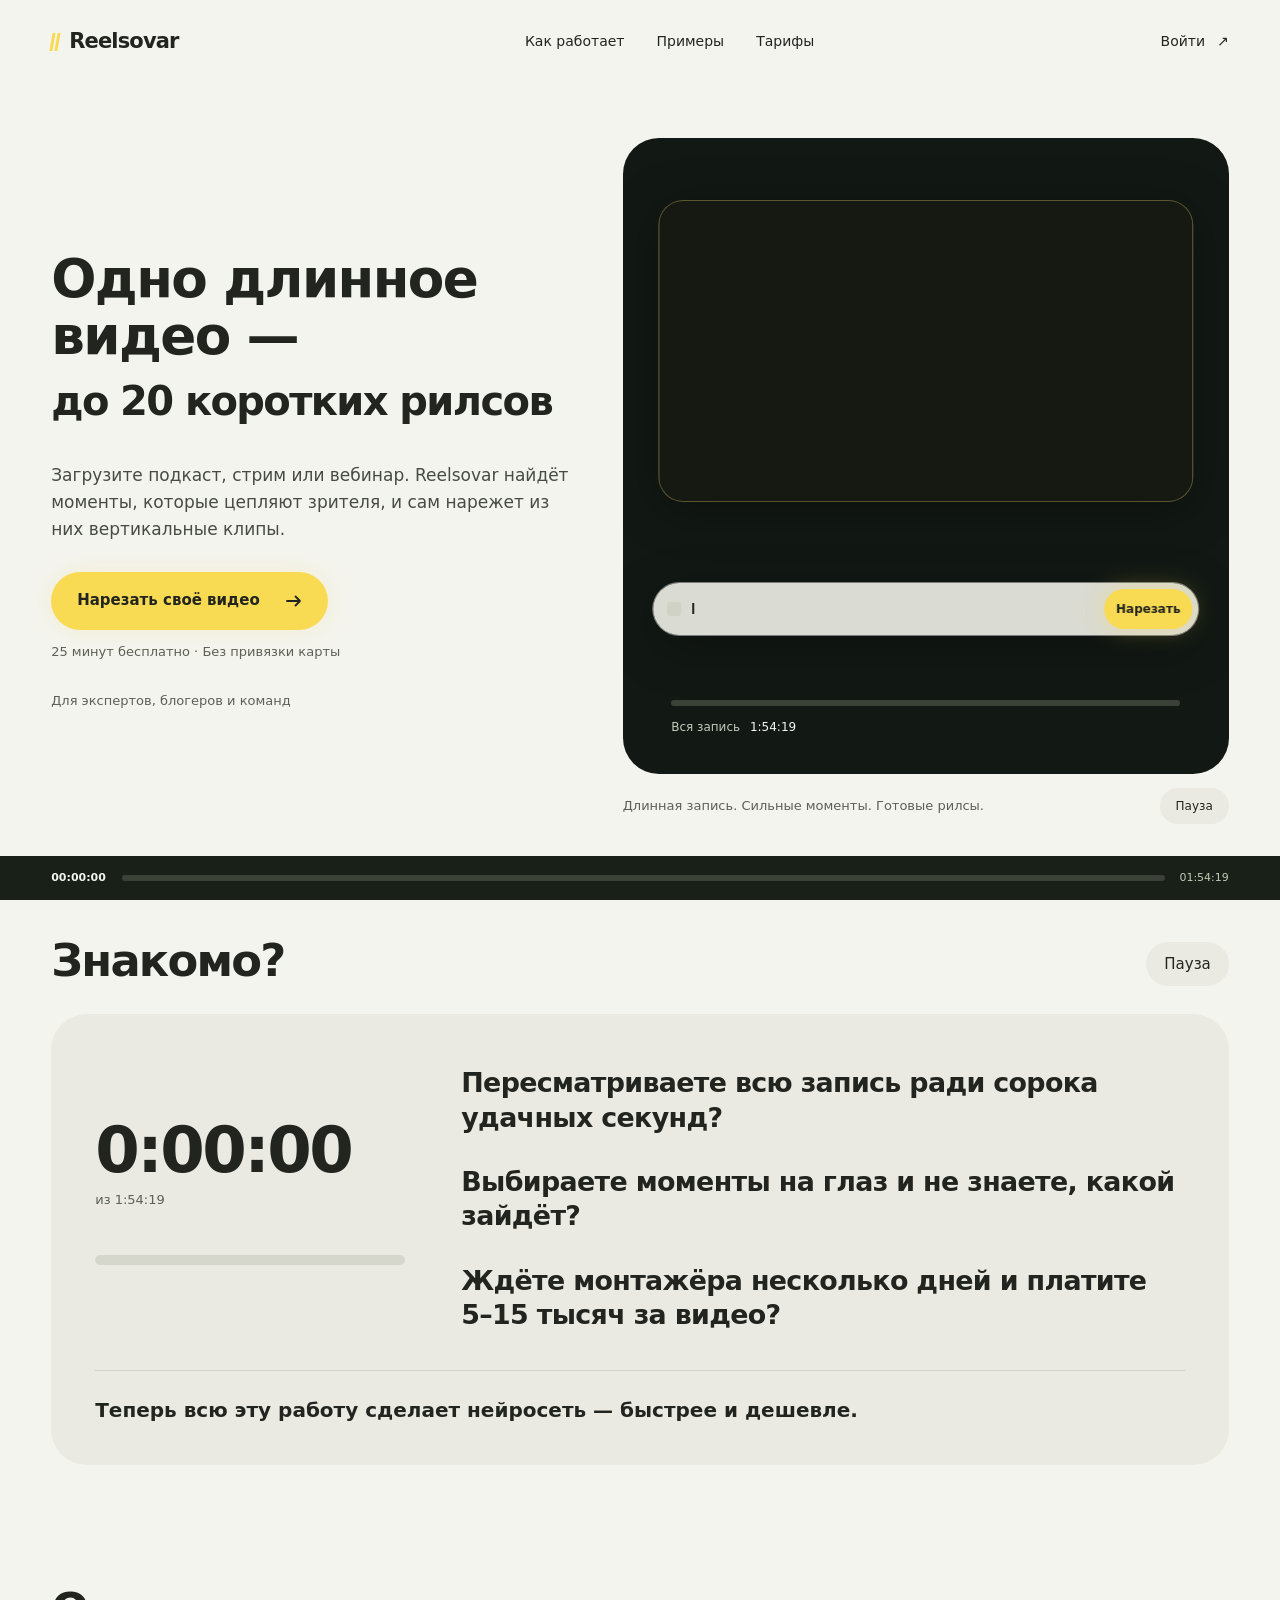
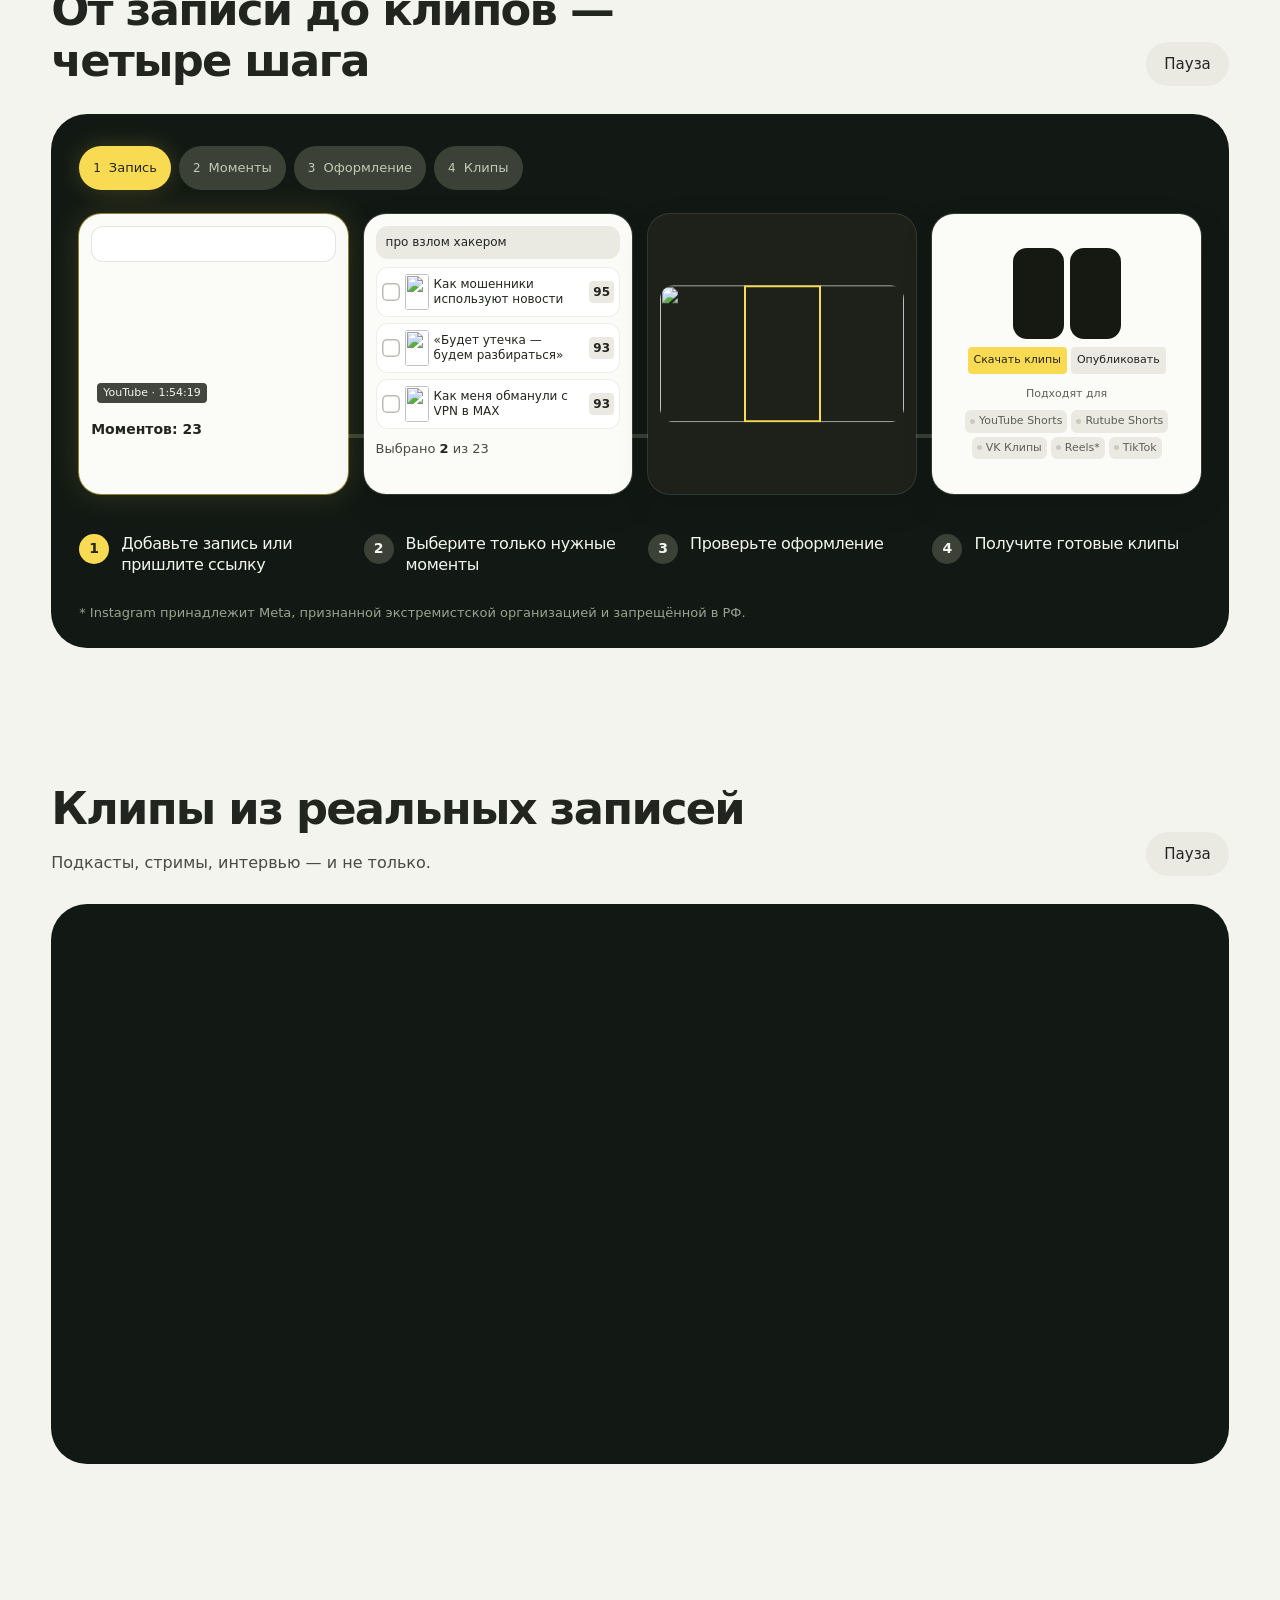
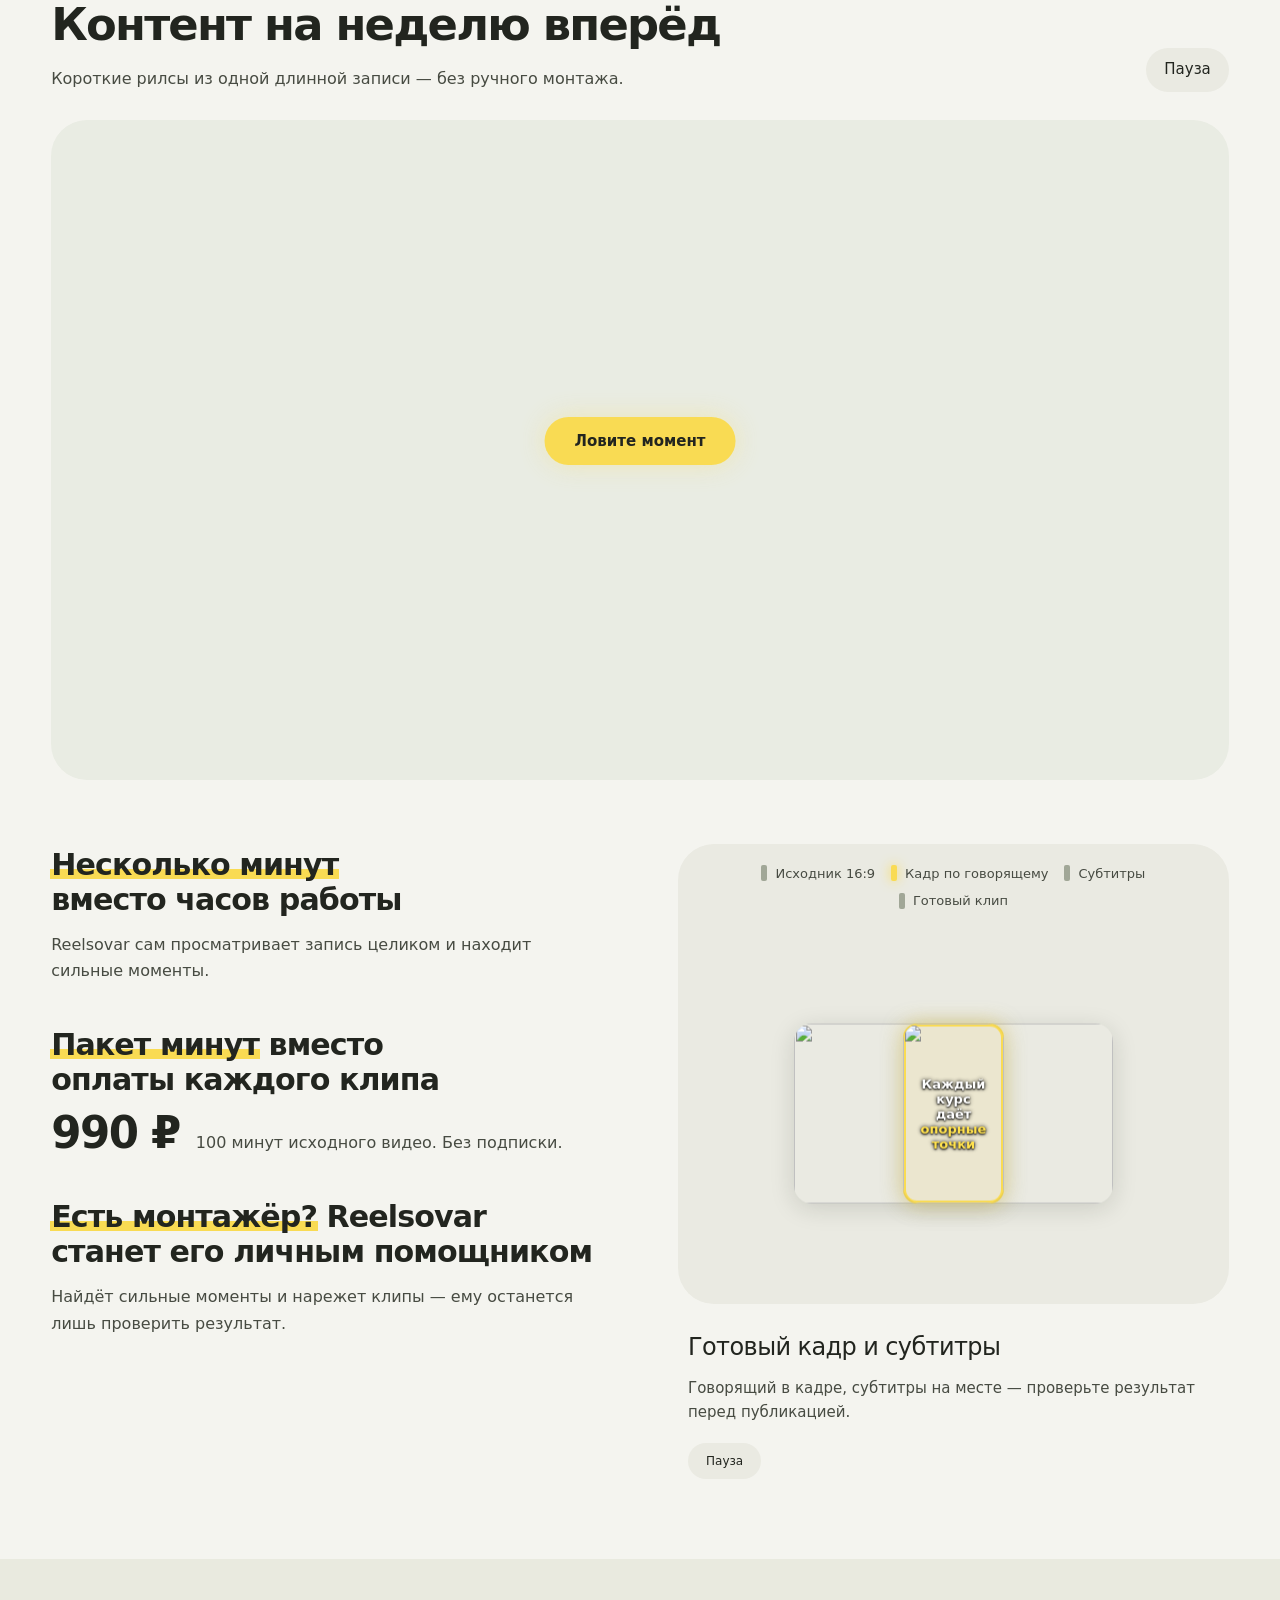
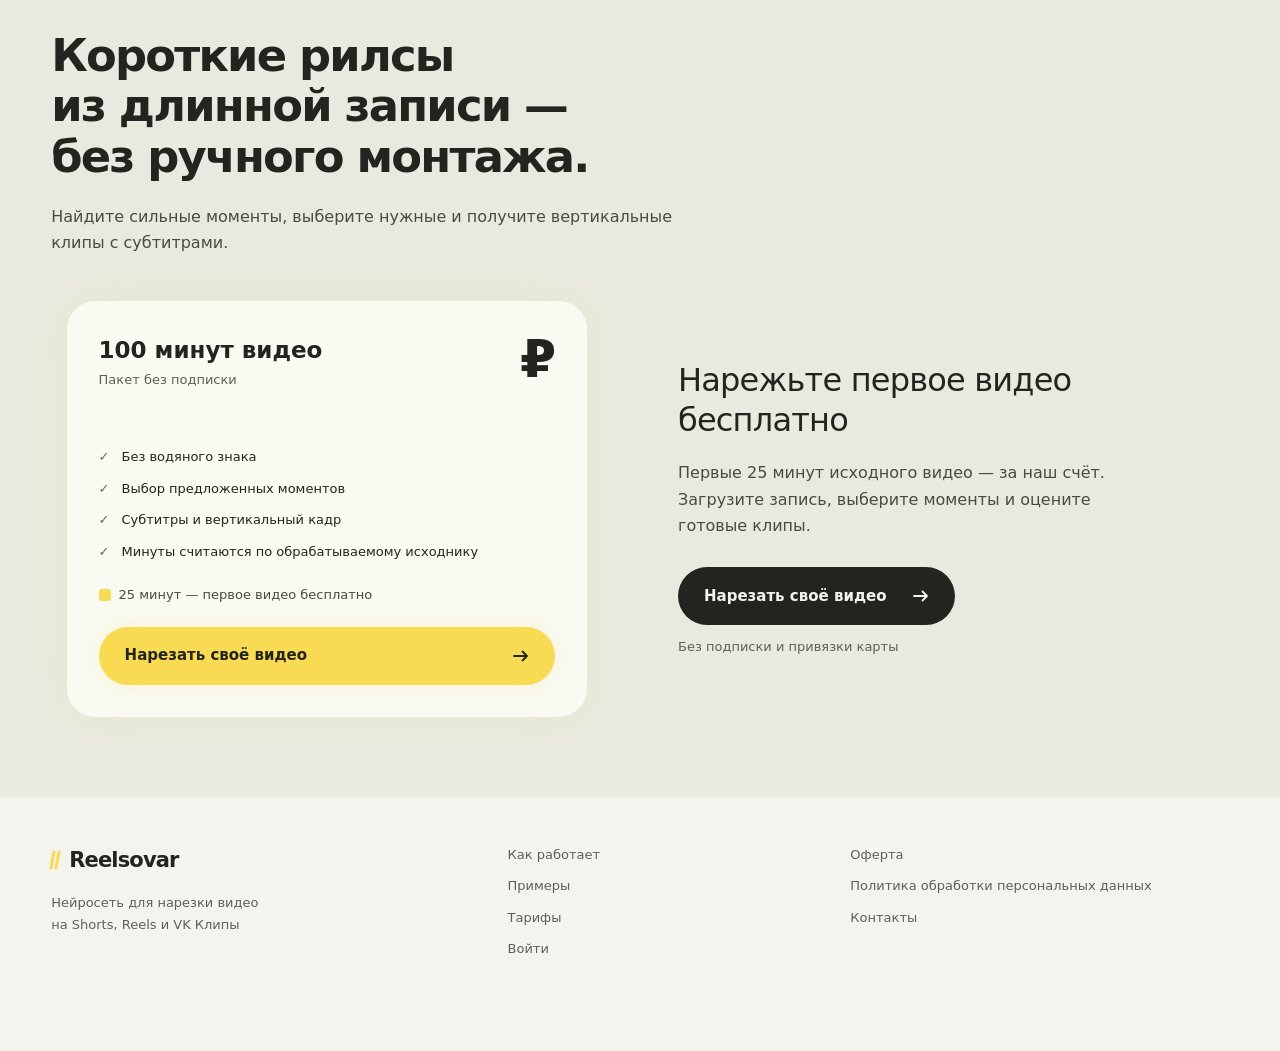
==== commit 21e9a118: "Лендинг v8.1: восстановление видео, мобильные превью и обязательный QA" ====
--- a/design-lab/refined-opus/landing/index.html
+++ b/design-lab/refined-opus/landing/index.html
@@ -2,7 +2,7 @@
 <html lang="ru"><head><meta charset="utf-8"><meta name="viewport" content="width=device-width, initial-scale=1"><meta name="robots" content="noindex, nofollow">
 <title>Reelsovar — короткие рилсы из длинной записи</title><meta name="description" content="Найдите сильные моменты в подкасте, стриме или вебинаре. Получите вертикальные клипы с субтитрами. Первые 25 минут бесплатно.">
 <link rel="preload" as="image" href="assets/pipeline/hero-wide.jpg">
-<link rel="preload" as="font" type="font/woff2" href="fonts/geologica-cyrillic.woff2" crossorigin><link rel="stylesheet" href="scenes.css?v=7.2"><link rel="stylesheet" href="landing.css?v=7.2"></head><body>
+<link rel="preload" as="font" type="font/woff2" href="fonts/geologica-cyrillic.woff2" crossorigin><link rel="stylesheet" href="scenes.css?v=7.3"><link rel="stylesheet" href="landing.css?v=8.1"></head><body>
 <a class="skip" href="#content">К содержанию</a><svg width="0" height="0" style="position:absolute" aria-hidden="true">
   <symbol id="i-arrow" viewBox="0 0 16 12"><path d="M1 6h13M9.5 1.5 14 6l-4.5 4.5" fill="none" stroke="currentColor" stroke-width="1.8" stroke-linecap="round" stroke-linejoin="round"/></symbol>
   <symbol id="i-check" viewBox="0 0 16 16"><path d="M3.5 8.5l3 3 6-7" fill="none" stroke="currentColor" stroke-width="2" stroke-linecap="round" stroke-linejoin="round"/></symbol>
@@ -96,7 +96,7 @@
     <div class="drum-ring"></div>
     <p class="drum-caption" ></p>
   </div></section>
-<section class="benefits-section" id="benefits" data-mark="Выгоды"><div class="section-head"><div><h2>Контент на неделю вперёд</h2><p>Короткие рилсы из одной длинной записи — без ручного монтажа.</p></div><button class="replay" type="button" data-pause="rf" aria-pressed="false">Пауза</button></div><div class="stage paper pipeline-stage" id="rf" data-group="0"><div class="pipe-queue"><div class="pipe-origin" data-source-id="audience-02"><div class="pipe-source-frame"><video class="pipe-source" muted loop playsinline preload="none" data-src="assets/pipeline/fitness.mp4" data-poster="assets/pipeline/fitness.jpg"></video></div><div class="pipe-meta"><span>Длинная запись</span><span>1:06:31</span></div></div><div class="pipe-origin" data-source-id="biz-cafe"><div class="pipe-source-frame"><video class="pipe-source" muted loop playsinline preload="none" data-src="assets/pipeline/cafe.mp4" data-poster="assets/pipeline/cafe.jpg"></video></div><div class="pipe-meta"><span>Длинная запись</span><span>1:04:19</span></div></div><div class="pipe-origin" data-source-id="biz-hr"><div class="pipe-source-frame"><video class="pipe-source" muted loop playsinline preload="none" data-src="assets/pipeline/hr.mp4" data-poster="assets/pipeline/hr.jpg"></video></div><div class="pipe-meta"><span>Длинная запись</span><span>55:18</span></div></div></div><div class="pipe-action" aria-hidden="true"><span class="pipe-button"><span>Нарезать запись</span><i class="pipe-meter"></i></span></div><div class="pipe-results"><div class="pipe-deck" data-source-id="audience-02" data-count="5"><div class="pipe-card"><video muted loop playsinline preload="none" data-lazy-poster data-src="media/examples/full-audience-02-m01/preview.mp4" data-poster="media/examples/full-audience-02-m01/poster.jpg"></video></div><div class="pipe-card"><video muted loop playsinline preload="none" data-lazy-poster data-src="media/examples/full-audience-02-m02/preview.mp4" data-poster="media/examples/full-audience-02-m02/poster.jpg"></video></div><div class="pipe-card"><video muted loop playsinline preload="none" data-lazy-poster data-src="assets/examples/full-audience-02-m03/preview.mp4" data-poster="assets/examples/full-audience-02-m03/poster.jpg"></video></div><div class="pipe-card"><video muted loop playsinline preload="none" data-lazy-poster data-src="media/examples/full-audience-02-m04/preview.mp4" data-poster="media/examples/full-audience-02-m04/poster.jpg"></video></div><div class="pipe-card"><video muted loop playsinline preload="none" data-lazy-poster data-src="assets/examples/full-audience-02-m05/preview.mp4" data-poster="assets/examples/full-audience-02-m05/poster.jpg"></video></div></div><div class="pipe-deck" data-source-id="biz-cafe" data-count="3"><div class="pipe-card"><video muted loop playsinline preload="none" data-lazy-poster data-src="media/examples/full-biz-cafe-m01/preview.mp4" data-poster="media/examples/full-biz-cafe-m01/poster.jpg"></video></div><div class="pipe-card"><video muted loop playsinline preload="none" data-lazy-poster data-src="assets/examples/full-biz-cafe-m02/preview.mp4" data-poster="assets/examples/full-biz-cafe-m02/poster.jpg"></video></div><div class="pipe-card"><video muted loop playsinline preload="none" data-lazy-poster data-src="media/examples/full-biz-cafe-m03/preview.mp4" data-poster="media/examples/full-biz-cafe-m03/poster.jpg"></video></div></div><div class="pipe-deck" data-source-id="biz-hr" data-count="3"><div class="pipe-card"><video muted loop playsinline preload="none" data-lazy-poster data-src="media/examples/full-biz-hr-m01/preview.mp4" data-poster="media/examples/full-biz-hr-m01/poster.jpg"></video></div><div class="pipe-card"><video muted loop playsinline preload="none" data-lazy-poster data-src="assets/examples/full-biz-hr-m02/preview.mp4" data-poster="assets/examples/full-biz-hr-m02/poster.jpg"></video></div><div class="pipe-card"><video muted loop playsinline preload="none" data-lazy-poster data-src="media/examples/full-biz-hr-m03/preview.mp4" data-poster="media/examples/full-biz-hr-m03/poster.jpg"></video></div></div></div><svg class="cursor" aria-hidden="true"><use href="#i-cursor"/></svg></div><div class="benefits-grid"><div class="benefit-copy"><article class="bf"><h3><mark>Несколько минут</mark> вместо часов работы</h3><p>Reelsovar сам просматривает запись целиком и находит сильные моменты.</p></article><article class="bf"><h3><mark>Пакет минут</mark> вместо оплаты каждого клипа</h3><p class="bf-price"><b>990 ₽</b><span>100 минут исходного видео. Без подписки.</span></p></article><article class="bf"><h3><mark>Есть монтажёр?</mark> Reelsovar станет его личным помощником</h3><p>Найдёт сильные моменты и нарежет клипы — ему останется лишь проверить результат.</p></article></div><div class="benefit-visual"><div class="stage paper layers-stage" id="layers"><ol class="layers-key"><li>Исходник 16:9</li><li>Кадр по говорящему</li><li>Субтитры</li><li>Готовый клип</li></ol>
+<section class="benefits-section" id="benefits" data-mark="Выгоды"><div class="section-head"><div><h2>Контент на неделю вперёд</h2><p>Короткие рилсы из одной длинной записи — без ручного монтажа.</p></div><button class="replay" type="button" data-pause="rf" aria-pressed="false">Пауза</button></div><div class="stage paper pipeline-stage" id="rf" data-group="0"><div class="pipe-queue"><div class="pipe-origin" data-source-id="audience-02"><div class="pipe-source-frame"><video class="pipe-source" muted loop playsinline preload="none" data-lazy-poster data-src="assets/pipeline/fitness.mp4" data-poster="assets/pipeline/fitness.jpg"></video></div><div class="pipe-meta"><span>Длинная запись</span><span>1:06:31</span></div></div><div class="pipe-origin" data-source-id="biz-cafe"><div class="pipe-source-frame"><video class="pipe-source" muted loop playsinline preload="none" data-lazy-poster data-src="assets/pipeline/cafe.mp4" data-poster="assets/pipeline/cafe.jpg"></video></div><div class="pipe-meta"><span>Длинная запись</span><span>1:04:19</span></div></div><div class="pipe-origin" data-source-id="biz-hr"><div class="pipe-source-frame"><video class="pipe-source" muted loop playsinline preload="none" data-lazy-poster data-src="assets/pipeline/hr.mp4" data-poster="assets/pipeline/hr.jpg"></video></div><div class="pipe-meta"><span>Длинная запись</span><span>55:18</span></div></div></div><div class="pipe-action" aria-hidden="true"><span class="pipe-button"><span>Ловите момент</span><i class="pipe-meter"></i></span></div><div class="pipe-stack" aria-hidden="true"><i class="pipe-stack-back"></i><i class="pipe-stack-back"></i><i class="pipe-stack-back"></i><i class="pipe-stack-back"></i><i class="pipe-stack-back"></i><i class="pipe-stack-back"></i><i class="pipe-stack-back"></i><i class="pipe-stack-back"></i><i class="pipe-stack-back"></i></div><div class="pipe-results"><div class="pipe-deck" data-source-id="audience-02" data-count="5"><div class="pipe-card"><video muted loop playsinline preload="none" data-lazy-poster data-src="assets/weekly/examples/full-audience-02-m01/preview.mp4" data-mobile-src="assets/mobile/examples/full-audience-02-m01/preview.mp4" data-poster="media/examples/full-audience-02-m01/poster.jpg"></video></div><div class="pipe-card"><video muted loop playsinline preload="none" data-lazy-poster data-src="assets/weekly/examples/full-audience-02-m02/preview.mp4" data-mobile-src="assets/mobile/examples/full-audience-02-m02/preview.mp4" data-poster="media/examples/full-audience-02-m02/poster.jpg"></video></div><div class="pipe-card"><video muted loop playsinline preload="none" data-lazy-poster data-src="assets/weekly/examples/full-audience-02-m03/preview.mp4" data-mobile-src="assets/mobile/examples/full-audience-02-m03/preview.mp4" data-poster="assets/examples/full-audience-02-m03/poster.jpg"></video></div><div class="pipe-card"><video muted loop playsinline preload="none" data-lazy-poster data-src="assets/weekly/examples/full-audience-02-m04/preview.mp4" data-mobile-src="assets/mobile/examples/full-audience-02-m04/preview.mp4" data-poster="media/examples/full-audience-02-m04/poster.jpg"></video></div><div class="pipe-card"><video muted loop playsinline preload="none" data-lazy-poster data-src="assets/weekly/examples/full-audience-02-m05/preview.mp4" data-mobile-src="assets/mobile/examples/full-audience-02-m05/preview.mp4" data-poster="assets/examples/full-audience-02-m05/poster.jpg"></video></div></div><div class="pipe-deck" data-source-id="biz-cafe" data-count="3"><div class="pipe-card"><video muted loop playsinline preload="none" data-lazy-poster data-src="assets/weekly/examples/full-biz-cafe-m01/preview.mp4" data-mobile-src="assets/mobile/examples/full-biz-cafe-m01/preview.mp4" data-poster="media/examples/full-biz-cafe-m01/poster.jpg"></video></div><div class="pipe-card"><video muted loop playsinline preload="none" data-lazy-poster data-src="assets/weekly/examples/full-biz-cafe-m02/preview.mp4" data-mobile-src="assets/mobile/examples/full-biz-cafe-m02/preview.mp4" data-poster="assets/examples/full-biz-cafe-m02/poster.jpg"></video></div><div class="pipe-card"><video muted loop playsinline preload="none" data-lazy-poster data-src="assets/weekly/examples/full-biz-cafe-m03/preview.mp4" data-mobile-src="assets/mobile/examples/full-biz-cafe-m03/preview.mp4" data-poster="media/examples/full-biz-cafe-m03/poster.jpg"></video></div></div><div class="pipe-deck" data-source-id="biz-hr" data-count="3"><div class="pipe-card"><video muted loop playsinline preload="none" data-lazy-poster data-src="assets/weekly/examples/full-biz-hr-m01/preview.mp4" data-mobile-src="assets/mobile/examples/full-biz-hr-m01/preview.mp4" data-poster="media/examples/full-biz-hr-m01/poster.jpg"></video></div><div class="pipe-card"><video muted loop playsinline preload="none" data-lazy-poster data-src="assets/weekly/examples/full-biz-hr-m02/preview.mp4" data-mobile-src="assets/mobile/examples/full-biz-hr-m02/preview.mp4" data-poster="assets/examples/full-biz-hr-m02/poster.jpg"></video></div><div class="pipe-card"><video muted loop playsinline preload="none" data-lazy-poster data-src="assets/weekly/examples/full-biz-hr-m03/preview.mp4" data-mobile-src="assets/mobile/examples/full-biz-hr-m03/preview.mp4" data-poster="media/examples/full-biz-hr-m03/poster.jpg"></video></div></div></div><svg class="cursor" aria-hidden="true"><use href="#i-cursor"/></svg></div><div class="benefits-grid"><div class="benefit-copy"><article class="bf"><h3><mark>Несколько минут</mark> вместо часов работы</h3><p>Reelsovar сам просматривает запись целиком и находит сильные моменты.</p></article><article class="bf"><h3><mark>Пакет минут</mark> вместо оплаты каждого клипа</h3><p class="bf-price"><b>990 ₽</b><span>100 минут исходного видео. Без подписки.</span></p></article><article class="bf"><h3><mark>Есть монтажёр?</mark> Reelsovar станет его личным помощником</h3><p>Найдёт сильные моменты и нарежет клипы — ему останется лишь проверить результат.</p></article></div><div class="benefit-visual"><div class="stage paper layers-stage" id="layers"><ol class="layers-key"><li>Исходник 16:9</li><li>Кадр по говорящему</li><li>Субтитры</li><li>Готовый клип</li></ol>
     <div class="ly-scene">
       <div class="ly ly1" data-layer="Исходник"><img src="assets/fonts-poster.jpg" alt="" loading="lazy"><span class="ly-tag">Исходник 16:9</span></div>
       <div class="ly ly2" data-layer="Кадр"><i class="ly-frame"></i><span class="ly-tag">Кадр 9:16 по говорящему</span></div>
@@ -117,4 +117,4 @@
 <nav class="pagecode" aria-label="Разделы как моменты записи"><span class="pc-now">00:00:00</span><div class="pc-track"><i class="pc-head"></i></div><span class="pc-all">01:54:19</span></nav>
 
 <noscript><p class="script-note">Для просмотра анимаций включите JavaScript.</p><style>.tt-line2{color:var(--ink)}.drum-stage,.watch-clip{display:none}.pain-bridge,.mf-tall{opacity:1}.stations .station{opacity:1;visibility:visible;grid-area:auto}.stations{display:grid}.how-tabs{display:none}.odo .d::before{content:attr(data-d)}.slice{display:none}.ly4{transform:translateZ(1px)}.burst-card{opacity:1}.replay{display:none}</style><p class="script-note"><a href="media/examples/full-biz-hr-m01/final.mp4">Смотреть пример клипа</a></p></noscript>
-<script src="vendor/gsap.min.js"></script><script src="scenes.js?v=7.2"></script></body></html>+<script src="vendor/gsap.min.js"></script><script src="scenes.js?v=8.1"></script></body></html>
--- a/design-lab/refined-opus/landing/scenes.css
+++ b/design-lab/refined-opus/landing/scenes.css
@@ -130,8 +130,9 @@
 .st-frame{background:#1d2119}
 .mf-wide{position:absolute;left:12px;right:12px;top:50%;aspect-ratio:16/9;translate:0 -50%;border-radius:6px;overflow:hidden}
 .mf-wide img{width:100%;height:100%;object-fit:cover}
-.mf-crop{position:absolute;top:0;bottom:0;left:34.2%;width:31.6%;border:2px solid var(--yellow);box-shadow:0 0 0 999px #11140f00;transition:box-shadow .6s} /* taste-skill-ignore: затемнение вокруг рамки */
-.st-frame.dimmed .mf-crop{box-shadow:0 0 0 999px #11140fb3} /* taste-skill-ignore: затемнение вокруг рамки */
+.mf-crop{position:absolute;top:0;bottom:0;left:34.2%;width:31.6%;border:2px solid var(--yellow);z-index:1}
+.mf-wide::after{content:'';position:absolute;inset:0;pointer-events:none;background:linear-gradient(to right,#11140fb3 0 34.2%,transparent 34.2% 65.8%,#11140fb3 65.8%);opacity:0;transition:opacity var(--motion-reveal) var(--motion-in-out)}
+.st-frame.dimmed .mf-wide::after{opacity:1}
 .mf-tall{position:absolute;top:14px;bottom:14px;left:50%;aspect-ratio:9/16;translate:-50% 0;border-radius:8px;overflow:hidden;outline:2px solid var(--yellow);opacity:0}
 .mf-tall img{width:100%;height:100%;object-fit:cover}
 .st-done{display:grid;grid-template-columns:auto 1fr;gap:10px;align-items:center}
@@ -515,3 +516,14 @@
 .drum-item::before{content:'';position:absolute;inset:0;border-radius:inherit;box-shadow:0 0 30px #f9db533d;opacity:0;transform:translateZ(0);pointer-events:none}
 .drum-item.is-front::before{opacity:1}
 .stage.dark,.stage.paper{background-image:var(--cached-scene);background-size:100% 100%;background-repeat:no-repeat}
+
+/* transitions-polish: shared tokens for routine controls, not the authored
+   video choreography. Bound the crop dimmer to its actual image footprint. */
+:root{--motion-quick:150ms;--motion-fast:250ms;--motion-reveal:400ms;--motion-out:cubic-bezier(.22,1,.36,1);--motion-in-out:ease-in-out}
+.btn{transition:transform var(--motion-quick) var(--motion-out)}
+.btn svg{transition:transform var(--motion-fast) var(--motion-out)}
+.station{transition:opacity var(--motion-fast) var(--motion-in-out)}
+.st-vis{transition:transform var(--motion-fast) var(--motion-out)}
+.mrow{transition:background-color var(--motion-quick) var(--motion-in-out)}
+.mrow .tick{transition:background-color var(--motion-quick) var(--motion-in-out)}
+@media(prefers-reduced-motion:reduce){.btn,.btn svg,.station,.st-vis,.mrow,.mrow .tick,.mf-wide::after{transition:none}}
--- a/design-lab/refined-opus/landing/landing.css
+++ b/design-lab/refined-opus/landing/landing.css
@@ -67,16 +67,17 @@
 .drum-item::before{transform:none}.drum-item video{transform:none;backface-visibility:visible}
 /* A light, stable field exists from first paint; no dark cached background is swapped in. */
 #rf.pipeline-stage{height:650px;background:#e9ece3;background-image:none!important;color:var(--ink)}
-.pipe-queue,.pipe-results{position:absolute;inset:0;pointer-events:none}
+.pipe-queue,.pipe-results,.pipe-stack{position:absolute;inset:0;pointer-events:none}
 .pipe-origin{position:absolute;top:30px;left:50%;width:min(380px,42%);translate:-50% 0;background:#f9faf4;padding:7px;border-radius:24px;box-shadow:0 18px 40px #24301e20;will-change:transform;opacity:0}
-.pipe-source-frame{aspect-ratio:16/9;border-radius:18px;overflow:hidden;background:#e9ece3}
-.pipe-source{width:100%;height:100%;object-fit:cover}
+.pipe-source-frame{position:relative;aspect-ratio:16/9;border-radius:18px;overflow:hidden;background-color:#e9ece3}
+.pipe-source{position:absolute;inset:0;width:100%;height:100%;object-fit:contain}
 .pipe-meta{display:flex;justify-content:space-between;gap:12px;padding:9px 8px 3px;font-size:12px;color:#48543d}
 .pipe-action{position:absolute;left:50%;top:45%;translate:-50% 0;z-index:6}
 .pipe-button{position:relative;display:block;overflow:hidden;background:var(--yellow);padding:13px 30px;border-radius:999px;font-size:15px;font-weight:600;white-space:nowrap;box-shadow:0 0 26px #f9db534d}
 .pipe-meter{position:absolute;left:0;right:0;bottom:0;height:3px;background:#39432d;transform-origin:0 50%;transform:scaleX(0)}
+.pipe-stack-back{position:absolute;opacity:0;border-radius:20px;background:#cbd2bf;box-shadow:0 5px 12px #27332112;transform-origin:50% 50%}.pipe-stack-back:nth-child(even){background:#e0e5d7}
 .pipe-deck{position:absolute;inset:0;visibility:hidden}.pipe-deck.is-active{visibility:visible}
-.pipe-card{position:absolute;opacity:0;border-radius:20px;background:#d4dacb;box-shadow:0 0 0 1px #a8b59455,0 10px 30px #27332126;overflow:hidden}
+.pipe-card{position:absolute;opacity:0;border-radius:20px;background-color:#d4dacb;box-shadow:0 0 0 1px #a8b59455,0 10px 30px #27332126;overflow:hidden}
 .pipe-card video{width:100%;height:100%;object-fit:cover;border-radius:inherit}
 .pipe-switcher{position:absolute;bottom:18px;left:0;right:0;display:flex;justify-content:center;gap:8px;z-index:8}
 .pipe-switcher button{min-height:38px;padding:6px 17px;border-radius:999px;font-size:12px;background:#d9dfd0;color:#46513c}
@@ -84,7 +85,7 @@
 #cut[data-phase=buffering] .ci-progress,#rf[data-phase=buffering] .pipe-meter{animation:loading-sweep .75s ease-in-out infinite alternate}
 @keyframes loading-sweep{from{transform:scaleX(.35)}to{transform:scaleX(.95)}}
 @media(max-width:1100px) and (min-width:761px){.pipe-origin{width:48%}}
-@media(max-width:760px){#rf.pipeline-stage{height:570px}.pipe-origin{top:28px;width:72%;padding:5px;border-radius:20px}.pipe-source-frame{border-radius:15px}.pipe-meta{font-size:11px;padding:7px 6px 2px}.pipe-action{top:43%}.pipe-button{font-size:13px;padding:12px 24px}.pipe-card{border-radius:16px}.pipe-switcher{gap:6px;bottom:16px}.pipe-switcher button{padding:6px 13px;font-size:11px;min-height:38px}}
+@media(max-width:760px){#rf.pipeline-stage{height:570px}.pipe-origin{top:28px;width:72%;padding:5px;border-radius:20px}.pipe-source-frame{border-radius:15px}.pipe-meta{font-size:11px;padding:7px 6px 2px}.pipe-action{top:43%}.pipe-button{font-size:13px;padding:12px 24px}.pipe-card,.pipe-stack-back{border-radius:16px}.pipe-switcher{gap:6px;bottom:16px}.pipe-switcher button{padding:6px 13px;font-size:11px;min-height:38px}}
 @media(max-width:360px){#rf.pipeline-stage{height:530px}}
 @media(prefers-reduced-motion:reduce){#cut[data-phase=buffering] .ci-progress,#rf[data-phase=buffering] .pipe-meter{animation:none}}
 
@@ -122,11 +123,11 @@
 @media(max-width:760px){.examples-section .drum-stage{height:420px}.drum-ring{--w:150px}}
 @media(max-width:360px){.drum-ring{--w:136px}}
 
-/* Content for the week: deck size follows each real recording. */
+/* Content for the week: one circular fan replaces the former two mobile rows. */
 #rf.pipeline-stage{height:660px}
 .pipe-meta span:first-child{color:#6b7561}
-@media(max-width:760px){#rf.pipeline-stage{height:650px}}
-@media(max-width:360px){#rf.pipeline-stage{height:620px}}
+@media(max-width:760px){#rf.pipeline-stage{height:540px}}
+@media(max-width:360px){#rf.pipeline-stage{height:500px}}
 
 /* Benefits: the same yellow bar that struck out the pains now marks what is gained. */
 .benefit-copy{gap:0;padding-top:0}
@@ -146,3 +147,6 @@
 .mf-tall video{width:100%;height:100%;object-fit:cover;border-radius:inherit;display:block}
 .drum-stage{cursor:default}.drum-stage:active{cursor:default}
 .drum-item{pointer-events:none;transition:none!important}
+
+/* A network wait is visible; successful playback hides this local status. */
+.media-note{position:absolute;z-index:120;left:16px;bottom:8px;max-width:calc(100% - 32px);padding:3px 8px;border-radius:8px;background:#f4f4ef;color:#22251f;font-size:11px;line-height:1.35;pointer-events:none}.media-note[hidden]{display:none}
